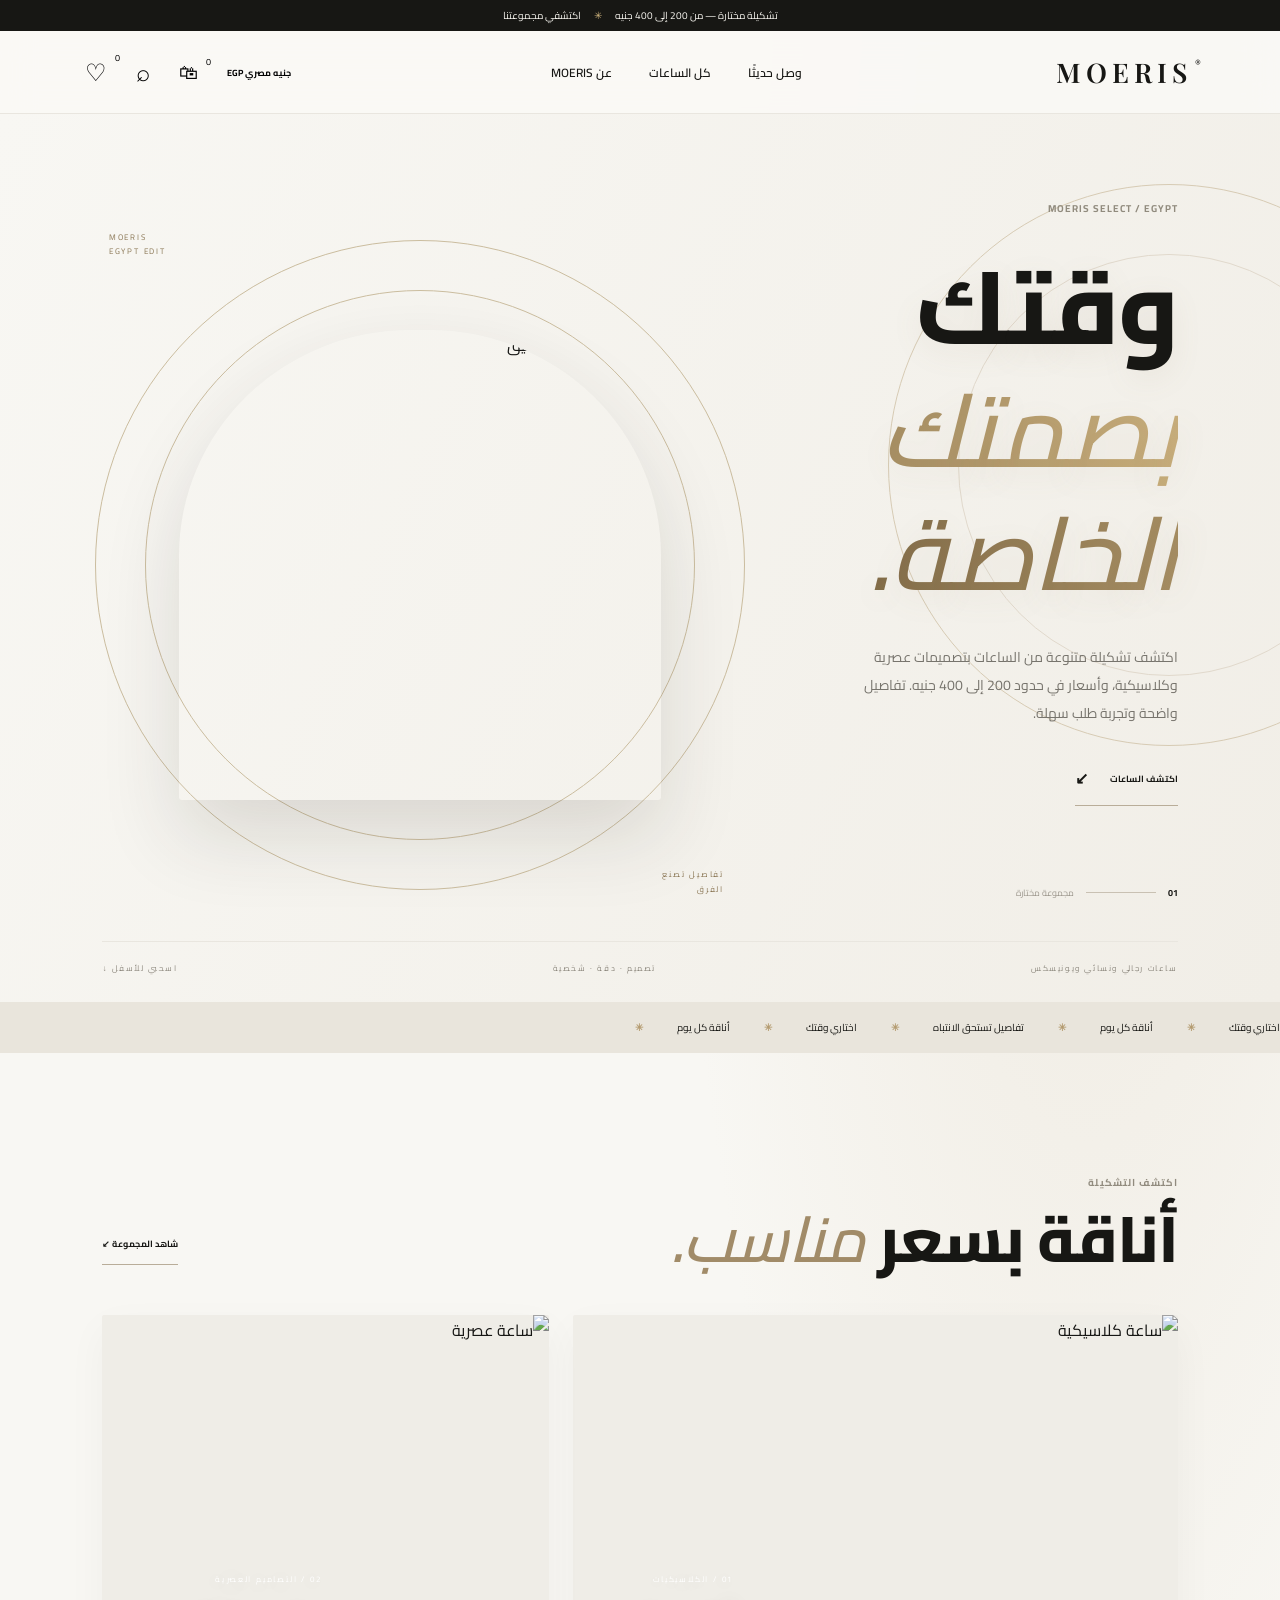
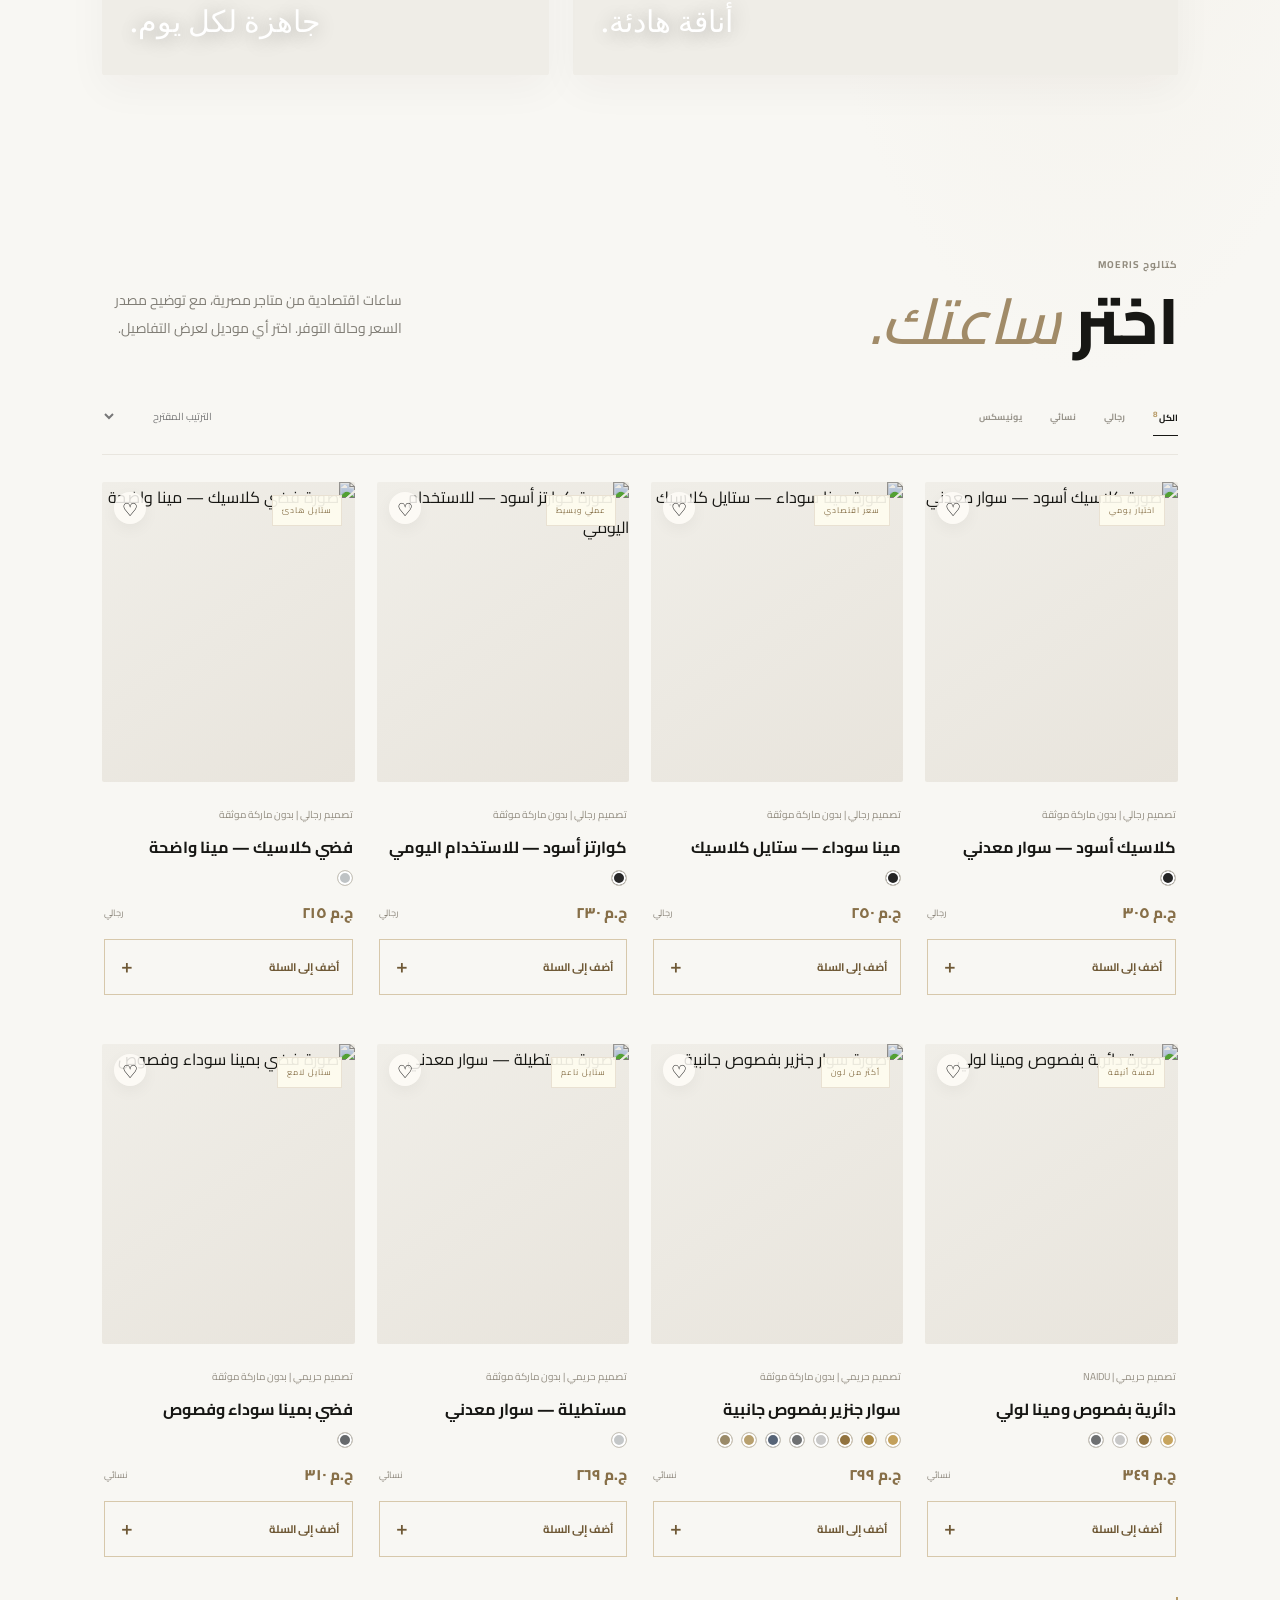
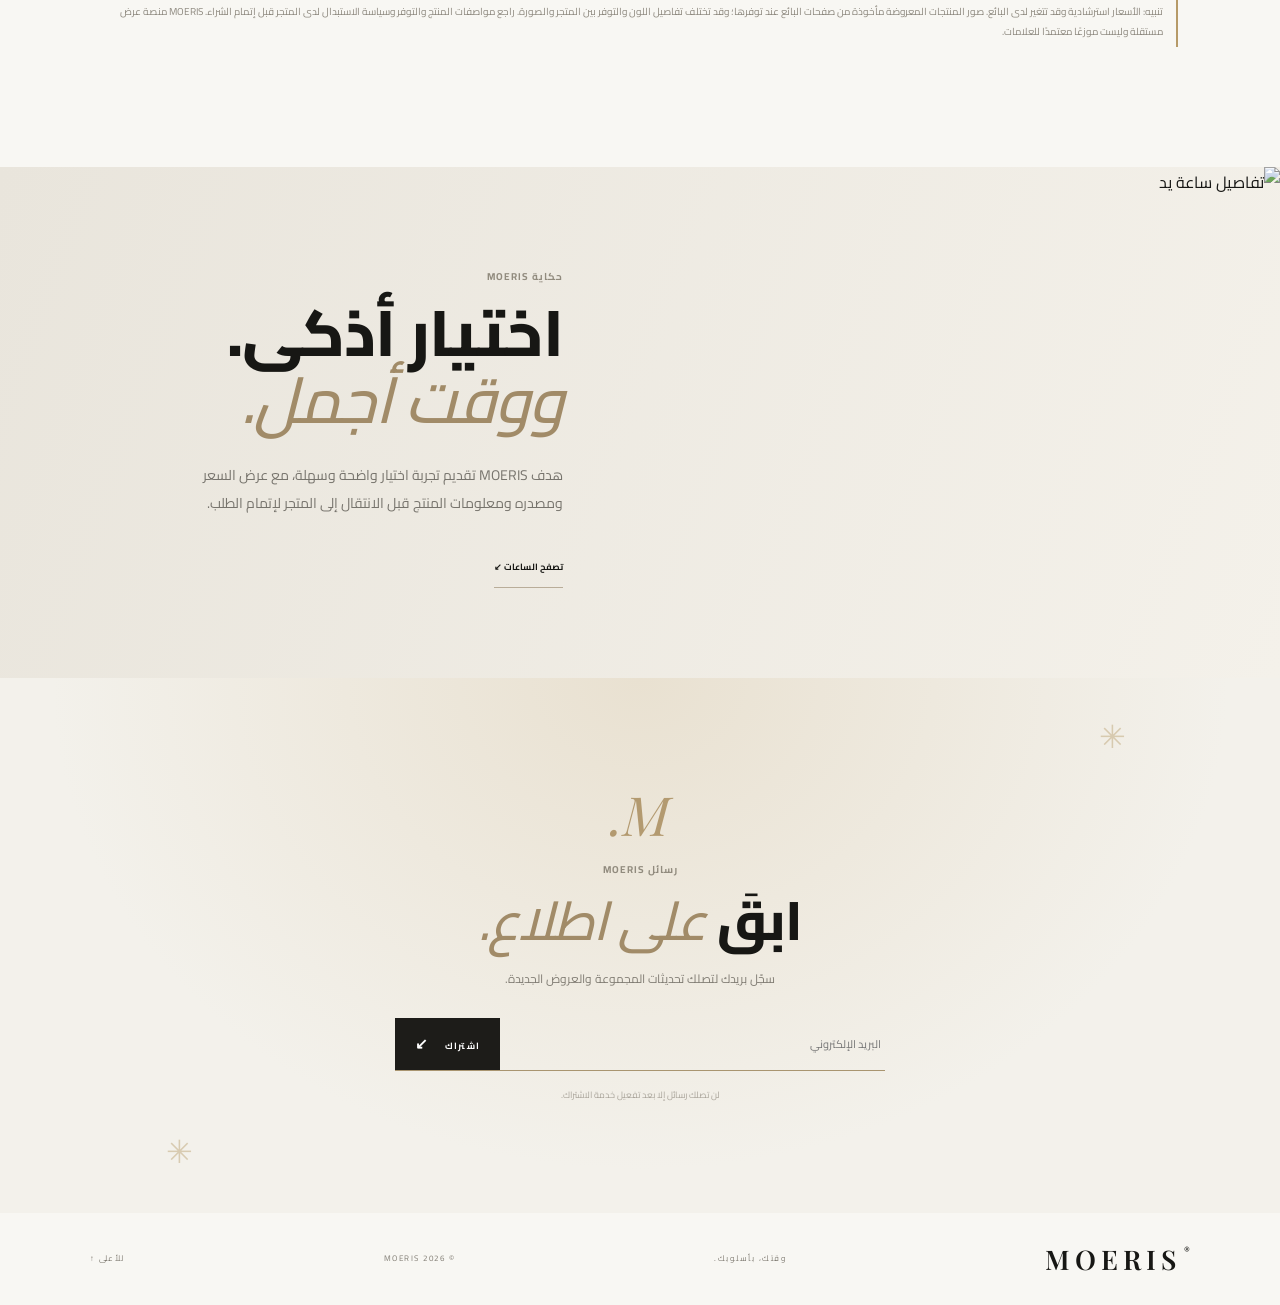
==== index.html @ 210a29a0 "Refresh MOERIS storefront assets and correct catalog description" ====
<!doctype html>
<html lang="ar" dir="rtl"><head><meta charset="utf-8"><meta name="viewport" content="width=device-width,initial-scale=1"><meta name="theme-color" content="#faf9f6"><meta name="description" content="MOERIS — تشكيلة ساعات بتصميمات متنوعة وأسعار من 200 إلى 400 جنيه في السوق المصري."><title>MOERIS | وقتك، بأسلوبك</title><link rel="preconnect" href="https://fonts.googleapis.com"><link rel="preconnect" href="https://fonts.gstatic.com" crossorigin><link href="https://fonts.googleapis.com/css2?family=Cairo:wght@400;500;600;700;800&family=Playfair+Display:ital,wght@0,500;0,600;0,700;1,500&display=swap" rel="stylesheet"><link rel="stylesheet" href="css/style.css?v=20261112-2"></head>
<body><div class="announcement">تشكيلة مختارة — من 200 إلى 400 جنيه <span>✳</span> اكتشفي مجموعتنا</div>
<header class="header"><a class="logo" href="#">MOERIS<span>®</span></a><nav><a href="#new">وصل حديثًا</a><a href="#collection">كل الساعات</a><a href="#story">عن MOERIS</a></nav><div class="header-tools"><button class="currency" id="currencyBtn">جنيه مصري EGP</button><button class="round-btn cart-trigger" id="cartBtn" aria-label="سلة الطلبات">🛍 <small id="cartCount">0</small></button><button class="round-btn" id="searchBtn" aria-label="بحث">⌕</button><button class="round-btn" id="favoritesBtn" aria-label="المفضلة">♡ <small id="favCount">0</small></button><button class="round-btn mobile-menu" id="menuBtn" aria-label="القائمة">☰</button></div></header>
<div class="search-panel" id="searchPanel"><input id="searchInput" placeholder="ابحث عن الماركة أو شكل الساعة…"><button id="closeSearch">×</button></div>
<main><section class="hero"><div class="hero-copy reveal"><p class="eyebrow">MOERIS SELECT / EGYPT</p><h1>وقتك<br><em>بصمتك الخاصة.</em></h1><p class="hero-text">اكتشف تشكيلة متنوعة من الساعات بتصميمات عصرية وكلاسيكية، وأسعار في حدود 200 إلى 400 جنيه. تفاصيل واضحة وتجربة طلب سهلة.</p><a class="under-link" href="#collection">اكتشف الساعات <b>↙</b></a><div class="hero-count"><b>01</b><i></i><span>مجموعة مختارة</span></div></div><div class="hero-art"><div class="hero-ring ring-a"></div><div class="hero-ring ring-b"></div><img src="https://images.unsplash.com/photo-1523275335684-37898b6baf30?auto=format&fit=crop&w=1400&q=90" alt="ساعة يد بتصميم أنيق"><span class="hero-note">تفاصيل تصنع<br>الفرق</span><span class="hero-edition">MOERIS<br>EGYPT EDIT</span></div><div class="hero-foot"><span>ساعات رجالي ونسائي ويونيسكس</span><span>تصميم · دقة · شخصية</span><span>اسحبي للأسفل ↓</span></div></section>
<div class="ticker"><div>اختاري وقتك <b>✳</b> أناقة كل يوم <b>✳</b> تفاصيل تستحق الانتباه <b>✳</b> اختاري وقتك <b>✳</b> أناقة كل يوم <b>✳</b></div></div>
<section class="section" id="new"><div class="section-top reveal"><div><p class="eyebrow">اكتشف التشكيلة</p><h2>أناقة بسعر <em>مناسب.</em></h2></div><a class="under-link" href="#collection">شاهد المجموعة ↙</a></div><div class="feature-grid"><article class="feature-card reveal"><img src="https://images.unsplash.com/photo-1524805444758-089113d48a6d?auto=format&fit=crop&w=1000&q=85" alt="ساعة كلاسيكية"><div><span>01 / الكلاسيكيات</span><h3>أناقة هادئة.</h3></div></article><article class="feature-card reveal"><img src="https://images.unsplash.com/photo-1508685096489-7aacd43bd3b1?auto=format&fit=crop&w=1000&q=85" alt="ساعة عصرية"><div><span>02 / التصاميم العصرية</span><h3>جاهزة لكل يوم.</h3></div></article></div></section>
<section class="section collection" id="collection"><div class="section-top reveal"><div><p class="eyebrow">كتالوج MOERIS</p><h2>اختر <em>ساعتك.</em></h2></div><p class="section-desc">ساعات اقتصادية من متاجر مصرية، مع توضيح مصدر السعر وحالة التوفر. اختر أي موديل لعرض التفاصيل.</p></div><div class="filters"><div class="filter-tabs" id="filterTabs"><button class="active" data-filter="All">الكل <sup id="productCount">08</sup></button><button data-filter="Men">رجالي</button><button data-filter="Women">نسائي</button><button data-filter="Unisex">يونيسكس</button></div><select id="sortSelect" aria-label="ترتيب الساعات"><option value="featured">الترتيب المقترح</option><option value="low">السعر: من الأقل للأعلى</option><option value="high">السعر: من الأعلى للأقل</option><option value="az">الماركة: أ–ي</option></select></div><div class="product-grid" id="productGrid"></div><div class="empty-state" id="emptyState" hidden>لا توجد نتائج مطابقة. جرّب كلمة بحث أخرى.</div><p class="catalog-note">تنبيه: الأسعار استرشادية وقد تتغير لدى البائع. صور المنتجات المعروضة مأخوذة من صفحات البائع عند توفرها؛ وقد تختلف تفاصيل اللون والتوفر بين المتجر والصورة. راجع مواصفات المنتج والتوفر وسياسة الاستبدال لدى المتجر قبل إتمام الشراء. MOERIS منصة عرض مستقلة وليست موزعًا معتمدًا للعلامات.</p></section>
<section class="manifesto" id="story"><div class="manifesto-image"><img src="https://images.unsplash.com/photo-1547996160-81dfa63595aa?auto=format&fit=crop&w=1400&q=85" alt="تفاصيل ساعة يد"></div><div class="manifesto-copy reveal"><p class="eyebrow">حكاية MOERIS</p><h2>اختيار أذكى.<br><em>ووقت أجمل.</em></h2><p>هدف MOERIS تقديم تجربة اختيار واضحة وسهلة، مع عرض السعر ومصدره ومعلومات المنتج قبل الانتقال إلى المتجر لإتمام الطلب.</p><a class="under-link" href="#collection">تصفح الساعات ↙</a></div></section>
<section class="newsletter"><div class="newsletter-mark">M.</div><p class="eyebrow">رسائل MOERIS</p><h2>ابقَ <em>على اطلاع.</em></h2><p>سجّل بريدك لتصلك تحديثات المجموعة والعروض الجديدة.</p><form id="newsletterForm"><input id="emailInput" type="email" placeholder="البريد الإلكتروني" required aria-label="البريد الإلكتروني"><button type="submit">اشتراك <span>↙</span></button></form><small id="newsletterStatus">لن تصلك رسائل إلا بعد تفعيل خدمة الاشتراك.</small></section></main>
<footer><a class="logo" href="#">MOERIS<span>®</span></a><span>وقتك، بأسلوبك.</span><span>© <span id="year"></span> MOERIS</span><a href="#">للأعلى ↑</a></footer>
<div class="modal" id="productModal" aria-hidden="true"><div class="modal-backdrop" data-close></div><div class="modal-card"><button class="modal-close" data-close aria-label="إغلاق">×</button><div class="modal-gallery"><p class="gallery-caption">صور المنتج والألوان المتاحة من البائع</p><div class="main-photo"><img id="modalImage" src="" alt=""><button class="gallery-arrow gallery-prev" type="button" data-gallery-step="-1" aria-label="الصورة السابقة">‹</button><button class="gallery-arrow gallery-next" type="button" data-gallery-step="1" aria-label="الصورة التالية">›</button><span class="photo-counter" id="photoCounter">01 / 01</span></div><div class="thumbs" id="thumbs"></div></div><div class="modal-info"><p class="eyebrow" id="modalBrand">الماركة</p><h2 id="modalName">اسم الساعة</h2><p class="modal-price" id="modalPrice"></p><p class="modal-description" id="modalDescription"></p><div class="detail-line"><span>الخامة</span><b id="modalCase"></b></div><div class="detail-line"><span>الحركة</span><b id="modalMovement"></b></div><div class="detail-line"><span>مقاومة الماء</span><b id="modalWater"></b></div><div class="color-label">اللون / الإصدار <span id="colorName"></span></div><div class="swatches" id="swatches"></div><a class="retailer-link" id="retailerLink" href="#" target="_blank" rel="noopener">راجع السعر والتوفر لدى المتجر ↗</a><button class="modal-add-cart" id="modalAddCart" type="button">أضف الاختيار إلى السلة <span>＋</span></button><button class="favorite-wide" id="modalFavorite">♡ أضف للمفضلة</button><p class="modal-disclaimer" id="modalSource"></p></div></div></div>
<div class="order-drawer" id="orderDrawer" aria-hidden="true"><div class="order-backdrop" data-order-close></div><section class="order-panel"><button class="order-close" data-order-close aria-label="إغلاق">×</button><p class="eyebrow">MOERIS CHECKOUT</p><h2>سلة <em>الاختيار.</em></h2><div id="cartItems" class="cart-items"></div><div class="cart-total"><span>الإجمالي التقديري</span><strong id="cartTotal">0 ج.م</strong></div><p class="order-hint">أضف المنتجات إلى السلة، ثم أرسل طلبك. تأكيد السعر والتوصيل يتم مع المتجر.</p><form id="orderForm"><label>الاسم<input name="customer" required placeholder="الاسم بالكامل"></label><label>رقم الهاتف<input name="phone" type="tel" required placeholder="01xxxxxxxxx"></label><label>ملاحظات الطلب<textarea name="notes" rows="2" placeholder="اللون أو أي تفاصيل إضافية"></textarea></label><button class="checkout-btn" type="submit">إرسال طلب الشراء ↗</button></form><p id="orderStatus" class="order-status">إرسال الطلب عبر واتساب يتطلب إضافة رقم المتجر في ملف الإعدادات.</p></section></div><div class="toast" id="toast" role="status"></div><script src="js/products.js?v=20261112-2"></script><script src="js/config.js?v=20261112-2"></script><script src="js/app.js?v=20261112-2"></script></body></html>
---- css/style.css ----
:root{--paper:#faf9f6;--white:#fff;--ink:#20201e;--muted:#85837d;--line:#e9e6df;--gold:#b69a68;--serif:'Playfair Display',Georgia,serif;--sans:'DM Sans',Arial,sans-serif}*{box-sizing:border-box}html{scroll-behavior:smooth}body{margin:0;background:var(--paper);color:var(--ink);font-family:var(--sans);-webkit-font-smoothing:antialiased}button,input,select{font:inherit}button,a{-webkit-tap-highlight-color:transparent}a{color:inherit;text-decoration:none}.announcement{height:31px;background:#22221f;color:#f8f6f0;display:flex;align-items:center;justify-content:center;gap:13px;font-size:9px;letter-spacing:1.7px}.announcement span{color:#d2b77f}.header{height:83px;padding:0 6.2%;display:flex;align-items:center;justify-content:space-between;border-bottom:1px solid var(--line);background:rgba(250,249,246,.92);position:sticky;top:0;z-index:20;backdrop-filter:blur(16px)}.logo{font:600 27px var(--serif);letter-spacing:5px}.logo span{font:9px var(--sans);vertical-align:top;letter-spacing:0;margin-left:3px}.header nav{display:flex;gap:37px}.header nav a,.currency,.filter-tabs button,.under-link{font-size:9px;letter-spacing:1.4px;font-weight:700}.header nav a{transition:color .25s}.header nav a:hover,.under-link:hover{color:var(--gold)}.header-tools{display:flex;align-items:center;gap:17px}.currency{border:0;background:none;cursor:pointer}.round-btn{border:0;background:none;font-size:24px;cursor:pointer;position:relative}.round-btn small{font:9px var(--sans);position:absolute;top:0;right:-7px}.mobile-menu{display:none}.search-panel{display:none;position:fixed;z-index:30;top:114px;left:0;width:100%;padding:20px 8%;background:white;box-shadow:0 15px 35px #00000010}.search-panel.open{display:flex}.search-panel input{width:100%;border:0;border-bottom:1px solid var(--line);padding:13px;outline:0}.search-panel button{border:0;background:none;font-size:23px}.hero{min-height:660px;padding:75px 8% 26px;display:grid;grid-template-columns:.82fr 1.18fr;position:relative;overflow:hidden}.hero-copy{align-self:center;z-index:2;padding-bottom:40px}.eyebrow{font-size:9px;letter-spacing:2px;color:#918b7e;font-weight:700}.hero h1{font:500 clamp(55px,7vw,104px)/.99 var(--serif);letter-spacing:-3.8px;margin:28px 0}.hero h1 em,h2 em{font-weight:500;color:#a18b68}.hero-text{max-width:350px;color:#77746d;font-size:13px;line-height:1.9;margin-bottom:34px}.under-link{display:inline-flex;gap:22px;align-items:center;border-bottom:1px solid #b9ad99;padding-bottom:12px}.under-link b{font-size:16px}.hero-count{display:flex;align-items:center;gap:12px;margin-top:78px;font-size:9px;color:#9d988e}.hero-count b{color:var(--ink)}.hero-count i{width:70px;height:1px;background:#c9c1b3}.hero-art{position:relative;min-height:480px;display:flex;align-items:center;justify-content:center}.hero-art>img{width:min(76%,570px);height:470px;object-fit:cover;position:relative;z-index:1;filter:saturate(.72);box-shadow:0 25px 65px #30291b17;animation:floatIn 1.3s both}.hero-ring{position:absolute;border:1px solid #dcd5c8;border-radius:50%;width:550px;height:550px}.ring-b{width:650px;height:650px;border-color:#eeeae2}.hero-note,.hero-edition{position:absolute;z-index:2;font-size:8px;letter-spacing:1.8px;line-height:1.8}.hero-note{bottom:44px;left:2%}.hero-edition{right:1%;top:42px;text-align:right}.hero-foot{grid-column:1/-1;display:flex;justify-content:space-between;align-self:end;border-top:1px solid var(--line);padding-top:19px;color:#8d887e;font-size:8px;letter-spacing:1.6px}.ticker{overflow:hidden;background:#eeece6;padding:16px 0;white-space:nowrap}.ticker div{width:max-content;animation:marquee 28s linear infinite;font-size:10px;letter-spacing:2.4px}.ticker b{color:#b49b70;margin:0 32px}.section{padding:110px 8%}.section-top{display:flex;justify-content:space-between;align-items:end;margin-bottom:42px}.section h2,.newsletter h2,.manifesto h2{font:500 clamp(42px,5vw,66px)/1.05 var(--serif);letter-spacing:-1.7px;margin:14px 0 0}.section-top>.under-link{margin-bottom:8px}.feature-grid{display:grid;grid-template-columns:1.15fr .85fr;gap:24px}.feature-card{position:relative;overflow:hidden;background:#efede7;min-height:360px}.feature-card img{width:100%;height:420px;object-fit:cover;transition:transform 1s cubic-bezier(.2,.7,.2,1);filter:saturate(.78)}.feature-card:hover img{transform:scale(1.045)}.feature-card div{position:absolute;left:28px;bottom:26px;color:white;text-shadow:0 2px 20px #0005}.feature-card span{font-size:8px;letter-spacing:1.8px}.feature-card h3{font:500 30px var(--serif);margin:9px 0}.collection{padding-top:60px}.section-desc{max-width:300px;color:#817e76;font-size:12px;line-height:1.8}.filters{display:flex;justify-content:space-between;align-items:center;border-bottom:1px solid var(--line);padding-bottom:18px;margin-bottom:27px}.filter-tabs{display:flex;gap:28px}.filter-tabs button{border:0;background:none;color:#99958c;padding:9px 0;cursor:pointer}.filter-tabs button.active{color:var(--ink);border-bottom:1px solid var(--ink)}.filter-tabs sup{font-size:8px;color:var(--gold)}#sortSelect{border:0;background:transparent;color:#777;font-size:10px;outline:0}.product-grid{display:grid;grid-template-columns:repeat(4,1fr);gap:34px 18px}.product-card{min-width:0;cursor:pointer;animation:cardIn .55s both}.product-visual{height:275px;background:#f0eee9;position:relative;overflow:hidden;display:grid;place-items:center}.product-visual img{width:100%;height:100%;object-fit:cover;mix-blend-mode:multiply;transition:transform .7s cubic-bezier(.2,.7,.2,1)}.product-card:hover .product-visual img{transform:scale(1.075)}.product-tag{position:absolute;top:13px;left:13px;font-size:8px;letter-spacing:1px;background:#fffdf8d9;padding:7px 9px}.quick-view{position:absolute;bottom:12px;left:12px;right:12px;background:#fff;color:#25231f;border:0;padding:12px;font-size:8px;letter-spacing:1.6px;transform:translateY(55px);transition:transform .3s;cursor:pointer}.product-card:hover .quick-view{transform:translateY(0)}.save-btn{position:absolute;right:12px;top:10px;border:0;background:#fffdf8d9;border-radius:50%;width:32px;height:32px;font-size:18px;cursor:pointer}.product-meta{padding:15px 2px}.product-brand{font-size:8px;letter-spacing:1.8px;color:#938d81}.product-name{font:500 18px var(--serif);margin:7px 0}.product-bottom{display:flex;justify-content:space-between;align-items:center;color:#5f5c55;font-size:10px}.product-colors{display:flex;gap:5px}.mini-dot,.swatch{border-radius:50%;border:1px solid #d2cec5}.mini-dot{width:9px;height:9px}.empty-state{text-align:center;padding:70px;color:var(--muted)}.manifesto{display:grid;grid-template-columns:1fr 1fr;min-height:510px;background:#efede7}.manifesto-image img{width:100%;height:100%;min-height:510px;object-fit:cover;filter:saturate(.65)}.manifesto-copy{padding:90px 12%;align-self:center}.manifesto-copy>p:not(.eyebrow){font-size:12px;line-height:2;color:#77746d;max-width:380px;margin:27px 0 32px}.newsletter{text-align:center;padding:100px 20px 110px;background:#f5f3ee}.newsletter-mark{font:italic 54px var(--serif);color:#b39a70}.newsletter h2{font-size:54px}.newsletter>p:not(.eyebrow){max-width:430px;margin:18px auto 28px;color:#817d74;font-size:12px;line-height:1.8}.newsletter form{max-width:490px;margin:0 auto;display:flex;border-bottom:1px solid #b8b0a2}.newsletter input{flex:1;min-width:0;padding:16px 4px;border:0;background:none;outline:0;font-size:11px}.newsletter form button{border:0;background:none;font-size:9px;font-weight:700;letter-spacing:1.3px;cursor:pointer}.newsletter form button span{font-size:15px;margin-left:12px}.newsletter small{display:block;margin-top:15px;font-size:9px;color:#aaa59b}footer{display:flex;align-items:center;justify-content:space-between;padding:28px 7%;font-size:8px;letter-spacing:1.5px;color:#817d74}footer .logo{color:var(--ink)}.modal{position:fixed;inset:0;z-index:60;display:none;align-items:center;justify-content:center;padding:25px}.modal.open{display:flex}.modal-backdrop{position:absolute;inset:0;background:#1d1c19a8;backdrop-filter:blur(5px);animation:fade .25s}.modal-card{position:relative;z-index:1;background:var(--paper);width:min(100%,1020px);max-height:92vh;overflow:auto;display:grid;grid-template-columns:1.1fr .9fr;animation:modalIn .45s cubic-bezier(.2,.8,.2,1)}.modal-close{position:absolute;z-index:3;right:17px;top:12px;border:0;background:#fff;border-radius:50%;width:35px;height:35px;font-size:22px;cursor:pointer}.modal-gallery{padding:25px;background:#f0eee9}.main-photo{height:430px;position:relative;overflow:hidden;background:#eae8e1}.main-photo img{width:100%;height:100%;object-fit:cover;mix-blend-mode:multiply;transition:opacity .2s,transform .5s}.main-photo img:hover{transform:scale(1.06)}.photo-counter{position:absolute;bottom:12px;right:14px;font-size:9px;letter-spacing:1px}.thumbs{display:flex;gap:9px;margin-top:12px}.thumbs button{width:65px;height:60px;border:1px solid transparent;padding:0;background:#e6e3dc;cursor:pointer}.thumbs button.active{border-color:#8e7957}.thumbs img{width:100%;height:100%;object-fit:cover;mix-blend-mode:multiply}.modal-info{padding:65px 42px 35px}.modal-info h2{font:500 38px/1.1 var(--serif);margin:12px 0}.modal-price{font-size:15px;margin:14px 0 20px}.modal-description{font-size:11px;line-height:1.9;color:#77746d;margin-bottom:25px}.detail-line{display:flex;justify-content:space-between;border-top:1px solid var(--line);padding:12px 0;font-size:9px}.detail-line span{color:#9a9489;letter-spacing:1px}.detail-line b{font-weight:500}.color-label{font-size:9px;letter-spacing:1.3px;margin-top:23px}.color-label span{color:#999;margin-left:9px}.swatches{display:flex;gap:11px;margin:14px 0 26px}.swatch{width:25px;height:25px;padding:0;cursor:pointer;outline:2px solid transparent;outline-offset:3px}.swatch.active{outline-color:#8c7858}.favorite-wide{width:100%;padding:15px;background:#24231f;color:white;border:0;font-size:9px;letter-spacing:1.5px;cursor:pointer}.modal-disclaimer{font-size:9px;line-height:1.6;color:#999;margin-top:18px}.toast{position:fixed;bottom:25px;left:50%;transform:translate(-50%,20px);opacity:0;background:#25241f;color:white;padding:13px 20px;font-size:10px;letter-spacing:.5px;z-index:90;transition:.3s;pointer-events:none}.toast.show{opacity:1;transform:translate(-50%,0)}.reveal{opacity:0;transform:translateY(22px);transition:opacity .8s,transform .8s}.reveal.visible{opacity:1;transform:none}@keyframes marquee{to{transform:translateX(-50%)}}@keyframes floatIn{from{opacity:0;transform:translateY(25px) scale(.97)}to{opacity:1;transform:none}}@keyframes modalIn{from{opacity:0;transform:translateY(20px) scale(.98)}to{opacity:1;transform:none}}@keyframes fade{from{opacity:0}to{opacity:1}}@keyframes cardIn{from{opacity:0;transform:translateY(12px)}to{opacity:1;transform:none}}@media(max-width:900px){.header{padding:0 5%;height:72px}.header nav{gap:17px}.header nav a{font-size:8px}.hero{padding:55px 6% 22px;min-height:580px}.hero-art>img{height:400px}.hero-ring{width:430px;height:430px}.ring-b{width:520px;height:520px}.section{padding:85px 6%}.product-grid{grid-template-columns:repeat(2,1fr)}.product-visual{height:310px}.modal-card{grid-template-columns:1fr 1fr}.modal-gallery{padding:18px}.main-photo{height:370px}.modal-info{padding:50px 25px 25px}}@media(max-width:620px){.announcement{font-size:7px;letter-spacing:1px}.header{height:65px}.logo{font-size:23px}.header nav{display:none}.header-tools{gap:11px}.currency{font-size:8px}.mobile-menu{display:block;font-size:18px}.hero{display:flex;flex-direction:column;padding:55px 7% 20px;min-height:auto}.hero-copy{padding-bottom:15px}.hero h1{font-size:65px;margin:20px 0}.hero-text{font-size:12px}.hero-count{margin-top:30px}.hero-art{min-height:360px;margin-top:10px}.hero-art>img{width:80%;height:330px}.hero-ring{width:330px;height:330px}.ring-b{width:390px;height:390px}.hero-note{bottom:22px;left:0;font-size:7px}.hero-edition{top:15px;right:0;font-size:7px}.hero-foot{font-size:6px;letter-spacing:.7px;gap:9px}.hero-foot span:nth-child(2){display:none}.section{padding:70px 6%}.section-top{align-items:start;gap:20px;flex-direction:column}.section h2{font-size:48px}.feature-grid{grid-template-columns:1fr;gap:15px}.feature-card img{height:330px}.collection{padding-top:35px}.filters{align-items:flex-start;gap:12px;flex-direction:column}.filter-tabs{width:100%;gap:17px;overflow:auto}.filter-tabs button{white-space:nowrap;font-size:8px}.product-grid{gap:23px 10px}.product-visual{height:210px}.product-name{font-size:16px}.product-bottom{font-size:9px}.quick-view{transform:none;padding:9px;font-size:7px}.manifesto{grid-template-columns:1fr}.manifesto-image img{min-height:300px;height:300px}.manifesto-copy{padding:55px 8%}.newsletter{padding:75px 7%}.newsletter h2{font-size:43px}footer{gap:15px;flex-wrap:wrap;padding:25px 6%}footer>span:nth-child(2){display:none}.modal{padding:0;align-items:flex-end}.modal-card{width:100%;max-height:95vh;grid-template-columns:1fr;overflow:auto}.modal-gallery{padding:14px}.main-photo{height:300px}.modal-info{padding:25px 22px 30px}.modal-info h2{font-size:32px}.modal-close{position:fixed;right:12px;top:12px}.search-panel{top:96px}.reveal{opacity:1;transform:none}}@media(prefers-reduced-motion:reduce){*,*:before,*:after{scroll-behavior:auto!important;animation-duration:.01ms!important;transition-duration:.01ms!important}}
/* Arabic-first RTL refinement */
:root{--sans:'Cairo',Arial,sans-serif}body{direction:rtl;text-align:right;font-family:var(--sans)}.announcement{letter-spacing:0;font-size:10px}.header{direction:rtl}.header nav a,.currency,.filter-tabs button,.under-link{letter-spacing:0}.logo{direction:ltr}.hero{direction:rtl}.hero h1{letter-spacing:-1.8px;line-height:1.2}.hero-text,.section-desc,.manifesto-copy>p:not(.eyebrow){line-height:2}.hero-foot{direction:rtl}.hero-note{left:auto;right:2%}.hero-edition{right:auto;left:1%;text-align:left}.ticker div{direction:rtl;letter-spacing:0}.section-top{direction:rtl}.filters{direction:rtl}.filter-tabs{direction:rtl}.product-grid{direction:rtl}.product-tag{left:auto;right:13px}.save-btn{right:auto;left:12px}.quick-view{left:12px;right:12px}.product-bottom{direction:rtl}.product-meta{text-align:right}.manifesto{direction:rtl}.manifesto-copy{ text-align:right}.newsletter{direction:rtl}.newsletter form{direction:rtl}.newsletter form button span{margin:0 12px 0 0}.newsletter small{line-height:1.9}footer{direction:rtl}.modal-card{direction:rtl;text-align:right}.modal-close{right:auto;left:17px}.photo-counter{right:auto;left:14px}.detail-line{direction:rtl}.detail-line b{text-align:left}.color-label span{margin:0 9px 0 0}.swatches{direction:rtl}.favorite-wide{font-family:var(--sans)}.retailer-link{display:block;text-align:center;background:#b69a68;color:#fff;padding:14px;margin:0 0 12px;font-size:11px;font-weight:700}.modal-disclaimer{line-height:1.9}.catalog-note{font-size:10px;line-height:2;color:#8d887e;margin-top:25px;border-right:2px solid #b69a68;padding:5px 13px 5px 0}.product-colors{font-size:9px;color:#8b857a}.search-panel{direction:rtl}.search-panel input{text-align:right}@media(max-width:620px){.hero h1{font-size:60px}.hero-note{right:0;left:auto}.hero-edition{left:0;right:auto}.header nav{align-items:flex-start}.modal-close{right:auto;left:12px}}

/* MOERIS premium motion pass */
:root{--gold:#b79a66;--paper:#f8f7f3;--ink:#171714}
body{background:radial-gradient(ellipse at 85% 7%,#eee9df 0,transparent 28%),var(--paper)}
.announcement{background:#171714;position:relative;overflow:hidden}
.announcement:after{content:"";position:absolute;inset:0;background:linear-gradient(105deg,transparent 25%,#ffffff18 48%,transparent 68%);transform:translateX(-120%);animation:announcementShine 6s ease-in-out infinite}
.hero{min-height:690px;background:linear-gradient(115deg,#f8f7f3 0%,#f1eee7 100%);isolation:isolate}
.hero:before{content:"";position:absolute;z-index:-1;width:560px;height:560px;border-radius:50%;border:1px solid #d7cbb4;top:70px;right:-170px;animation:orbit 34s linear infinite}
.hero:after{content:"";position:absolute;z-index:-1;width:420px;height:420px;border-radius:50%;border:1px solid #e1d9cc;top:140px;right:-100px;animation:orbit 25s linear infinite reverse}
.hero h1{font-size:clamp(65px,8vw,118px);letter-spacing:-2.8px;text-shadow:0 8px 30px #8f80601a}
.hero h1 em{background:linear-gradient(100deg,#806a47,#c7ad7b,#806a47);background-size:200% auto;-webkit-background-clip:text;background-clip:text;color:transparent;animation:goldFlow 7s linear infinite}
.hero-art>img{border-radius:48% 48% 3px 3px;box-shadow:0 35px 80px #30291b24;animation:heroFloat 7s ease-in-out infinite}
.hero-ring{border-color:#cbbd9f;animation:ringPulse 8s ease-in-out infinite}
.ring-b{animation-delay:-4s}
.hero-note,.hero-edition{color:#8a7654}
.under-link{transition:gap .35s,color .35s}.under-link:hover{gap:30px}
.ticker{background:#e9e5dc}
.ticker div{animation-duration:22s}
.section h2 em,.newsletter h2 em,.manifesto h2 em{font-style:italic}
.feature-card{border-radius:2px;box-shadow:0 14px 40px #2821160a}
.feature-card img{transition:transform 1.2s cubic-bezier(.16,1,.3,1),filter .8s}
.feature-card:hover img{transform:scale(1.07);filter:saturate(.95)}
.product-card{transition:transform .45s cubic-bezier(.2,.8,.2,1),filter .45s}
.product-card:hover{transform:translateY(-8px)}
.product-visual{background:linear-gradient(145deg,#f0eee8,#e8e4dc);border-radius:2px}
.product-visual img{transition:transform .9s cubic-bezier(.16,1,.3,1),filter .6s}
.product-card:hover .product-visual img{transform:scale(1.09);filter:contrast(1.04)}
.product-tag{background:#fffdf0e8;border:1px solid #e9e1d2;color:#8b754e}
.save-btn{box-shadow:0 5px 16px #0000000c;transition:transform .25s,background .25s}.save-btn:active{transform:scale(.86)}
.quick-view{background:#1d1c19;color:white;letter-spacing:0;border-radius:1px}
.product-name{font-family:'Cairo',sans-serif;font-size:14px;font-weight:700}
.product-brand{letter-spacing:0}
.product-bottom>span:first-child{font-weight:800;color:#876f48;font-size:13px}
.manifesto{background:linear-gradient(110deg,#e9e5dc,#f4f1ea)}
.manifesto-image{overflow:hidden}.manifesto-image img{transition:transform 1.2s cubic-bezier(.16,1,.3,1)}.manifesto:hover .manifesto-image img{transform:scale(1.035)}
.newsletter{position:relative;overflow:hidden;background:radial-gradient(ellipse at 50% 0%,#e9e1d1 0,transparent 65%),#f3f1eb}
.newsletter:before,.newsletter:after{content:"✳";position:absolute;color:#c3ad83;font-size:32px;opacity:.55;animation:starDrift 8s ease-in-out infinite}
.newsletter:before{top:28px;right:12%}.newsletter:after{bottom:32px;left:13%;animation-delay:-4s}
.newsletter form{border-color:#a99570}
.newsletter form button{background:#1d1c19;color:#fff;padding:0 20px;transition:background .3s,letter-spacing .3s}
.newsletter form button:hover{background:#8c744d;letter-spacing:1px}
.modal-card{box-shadow:0 30px 100px #0004}
.modal-gallery{background:linear-gradient(145deg,#ece9e1,#f5f3ed)}
.main-photo{background:linear-gradient(145deg,#e8e5dd,#f7f5f0)}
.retailer-link{font-family:'Cairo',sans-serif;letter-spacing:0;transition:background .3s,transform .3s}.retailer-link:hover{background:#92794f;transform:translateY(-2px)}
.toast{font-family:'Cairo',sans-serif;border:1px solid #8f7956}
@keyframes announcementShine{0%,65%{transform:translateX(-120%)}100%{transform:translateX(120%)}}
@keyframes orbit{to{transform:rotate(360deg)}}
@keyframes goldFlow{to{background-position:200% center}}
@keyframes heroFloat{0%,100%{transform:translateY(0)}50%{transform:translateY(-13px)}}
@keyframes ringPulse{0%,100%{transform:scale(1);opacity:.55}50%{transform:scale(1.04);opacity:1}}
@keyframes starDrift{0%,100%{transform:translateY(0) rotate(0)}50%{transform:translateY(-12px) rotate(45deg)}}
@media(max-width:620px){.hero{background:linear-gradient(155deg,#f8f7f3,#efebe2)}.hero:before{right:-280px}.hero:after{right:-220px}.hero h1{font-size:64px}.hero-art>img{border-radius:48% 48% 2px 2px}.product-card:hover{transform:none}.quick-view{background:#1d1c19}}
@media(prefers-reduced-motion:reduce){.hero-art>img,.hero-ring,.hero:before,.hero:after,.announcement:after,.newsletter:before,.newsletter:after{animation:none!important}}

/* MOERIS 2026 storefront experience */
:root{--sans:'Cairo',Arial,sans-serif}
body,button,input,select,textarea{font-family:'Cairo',Arial,sans-serif}
.header nav a{font-size:12px;font-weight:600}.eyebrow{letter-spacing:1px;font-size:10px}
.hero-text,.section-desc,.manifesto-copy>p:not(.eyebrow){font-size:14px}
.hero h1,.section h2,.newsletter h2,.manifesto h2{font-family:'Cairo',sans-serif;font-weight:800;letter-spacing:-1px}
.product-grid{gap:34px 22px}.product-visual{height:300px}.product-name{font-size:16px;line-height:1.7}.product-brand{font-size:10px}.product-bottom>span:first-child{font-size:15px}
.add-cart{width:100%;margin-top:12px;padding:11px 13px;border:1px solid #d7c8ab;background:transparent;color:#6f5936;font-size:11px;font-weight:700;display:flex;justify-content:space-between;align-items:center;cursor:pointer;transition:.3s}
.add-cart:hover{background:#211f1a;color:#fff;border-color:#211f1a;transform:translateY(-2px)}.add-cart b{font-size:17px}
.cart-trigger{font-size:19px}.order-drawer{position:fixed;inset:0;z-index:100;display:none;direction:rtl}.order-drawer.open{display:block}
.order-backdrop{position:absolute;inset:0;background:#14130fc2;backdrop-filter:blur(5px);animation:fade .25s}
.order-panel{position:absolute;top:0;bottom:0;left:0;width:min(100%,520px);overflow:auto;background:#faf9f5;padding:48px 34px 30px;box-shadow:20px 0 80px #0003;animation:drawerIn .45s cubic-bezier(.16,1,.3,1)}
.order-close{position:absolute;left:18px;top:15px;border:0;background:#eee9df;border-radius:50%;width:38px;height:38px;font-size:24px;cursor:pointer}
.order-panel h2{font-size:38px;margin:8px 0 24px}.order-panel h2 em{color:#a88b59}.cart-items{display:grid;gap:13px}
.cart-item{display:grid;grid-template-columns:76px 1fr auto;gap:13px;align-items:center;padding:12px 0;border-bottom:1px solid #e7e1d6}
.cart-item img{width:76px;height:76px;object-fit:cover;background:#eee9df}.cart-item>div{display:grid;gap:5px}.cart-item b{font-size:12px}.cart-item small{font-size:11px;color:#987d50}.cart-item>strong{font-size:11px;white-space:nowrap}
.qty-controls{display:flex;align-items:center;gap:10px;font-size:11px}.qty-controls button{border:1px solid #ded5c5;background:white;min-width:25px;height:25px;cursor:pointer}.qty-controls .remove-item{border:0;background:none;color:#9b7770;width:auto}
.cart-empty{padding:28px;text-align:center;color:#8b857a;font-size:13px}.cart-total{display:flex;justify-content:space-between;align-items:center;padding:20px 0;border-bottom:1px solid #ded7ca;font-size:13px}.cart-total strong{font-size:20px;color:#92764a}
.order-hint,.order-status{font-size:11px;line-height:1.9;color:#817b70}#orderForm{display:grid;gap:13px;margin-top:20px}#orderForm label{font-size:11px;font-weight:700;display:grid;gap:7px}
#orderForm input,#orderForm textarea{width:100%;border:1px solid #e1dbd0;background:#fff;padding:12px;font-size:12px;outline:0;resize:vertical}#orderForm input:focus,#orderForm textarea:focus{border-color:#a98d5c;box-shadow:0 0 0 3px #b69a681c}
.checkout-btn{background:#211f1a;color:white;border:0;padding:15px;font-weight:700;font-size:12px;cursor:pointer;transition:.3s}.checkout-btn:hover{background:#92764a;letter-spacing:.4px}.order-status{margin-top:13px}
@keyframes drawerIn{from{transform:translateX(-35px);opacity:.6}to{transform:none;opacity:1}}
@media(max-width:900px){.product-visual{height:280px}}
@media(max-width:620px){.header nav.mobile-open{display:flex!important;position:absolute;top:65px;right:0;left:0;z-index:50;padding:22px;background:#faf9f6;box-shadow:0 18px 30px #00000012;flex-direction:column;gap:18px}.mobile-menu{display:block}.hero h1{font-size:54px}.product-visual{height:205px}.add-cart{font-size:10px;padding:9px}.order-panel{width:100%;padding:48px 20px 24px}.cart-item{grid-template-columns:62px 1fr auto;gap:9px}.cart-item img{width:62px;height:62px}}
@media(prefers-reduced-motion:reduce){.order-panel{animation:none!important}}

/* MOERIS product color picker + gallery */
.card-swatches{display:flex;gap:8px;align-items:center;margin:9px 0 12px;flex-wrap:wrap}
.card-swatches button{width:16px;height:16px;border-radius:50%;border:1px solid #c9c4b9;background:var(--swatch);box-shadow:inset 0 0 0 2px #fff;cursor:pointer;transition:transform .2s,outline-color .2s}
.card-swatches button:hover{transform:scale(1.22);outline:1px solid var(--gold);outline-offset:2px}
.gallery-caption{font-size:10px;color:#8b8375;margin:0 0 12px;letter-spacing:.3px}
.main-photo{position:relative}
.gallery-arrow{position:absolute;top:50%;transform:translateY(-50%);width:38px;height:38px;border:1px solid #ffffffaa;border-radius:50%;background:#fffdf0e8;color:#27251f;font-size:25px;line-height:1;cursor:pointer;z-index:2;box-shadow:0 5px 18px #00000012;transition:transform .2s,background .2s}
.gallery-arrow:hover{background:#fff;transform:translateY(-50%) scale(1.08)}
.gallery-prev{left:12px}.gallery-next{right:12px}
.gallery-arrow[hidden]{display:none}
.thumbs{overflow-x:auto;padding:2px 1px 7px;scrollbar-width:thin}
.thumbs button{flex:0 0 70px;height:66px;border-radius:3px;overflow:hidden}
.modal-add-cart{width:100%;padding:15px 18px;margin:0 0 10px;background:#b49a70;color:#fff;border:1px solid #b49a70;font-family:var(--sans);font-size:12px;font-weight:700;cursor:pointer;display:flex;align-items:center;justify-content:center;gap:12px;transition:background .25s,transform .25s}
.modal-add-cart:hover{background:#8f7651;transform:translateY(-2px)}
.modal-add-cart span{font-size:19px}
@media(max-width:620px){.card-swatches{gap:6px;margin:7px 0 10px}.card-swatches button{width:14px;height:14px}.gallery-caption{font-size:9px}.gallery-arrow{width:34px;height:34px}}
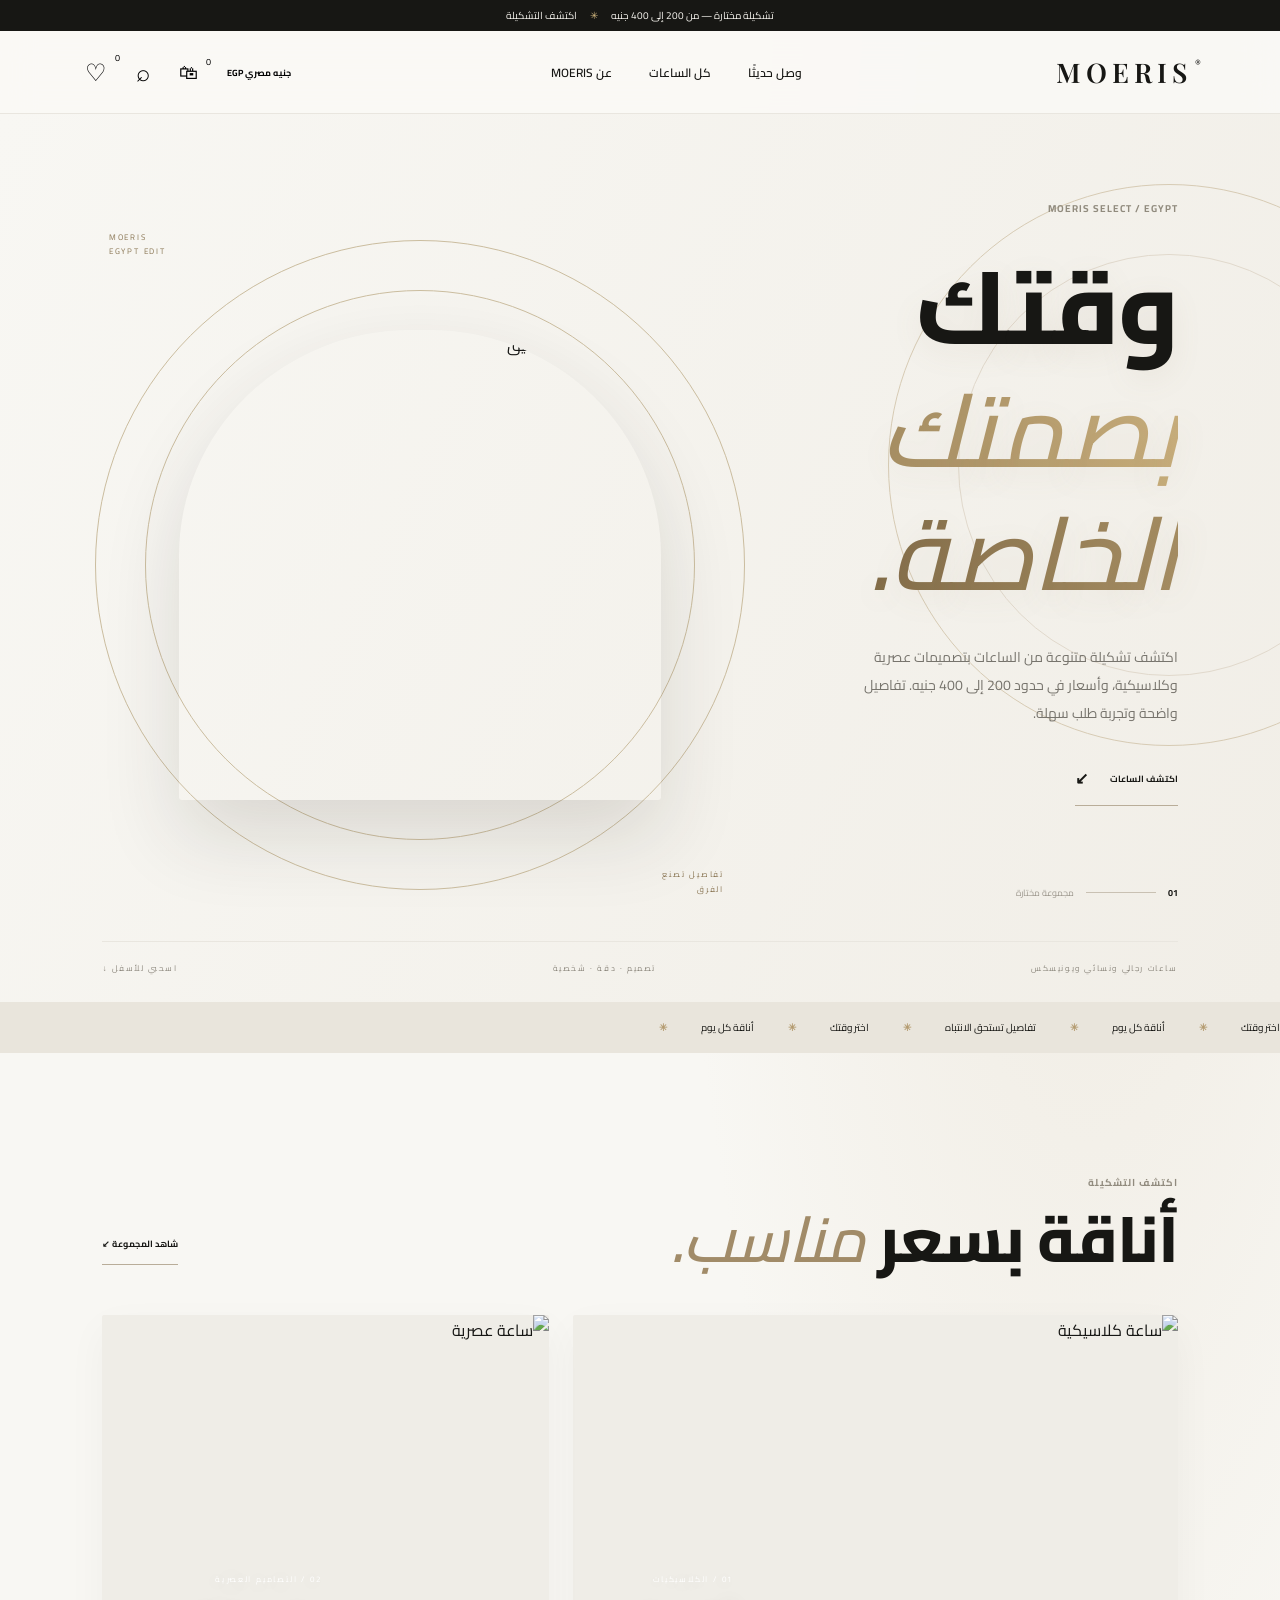
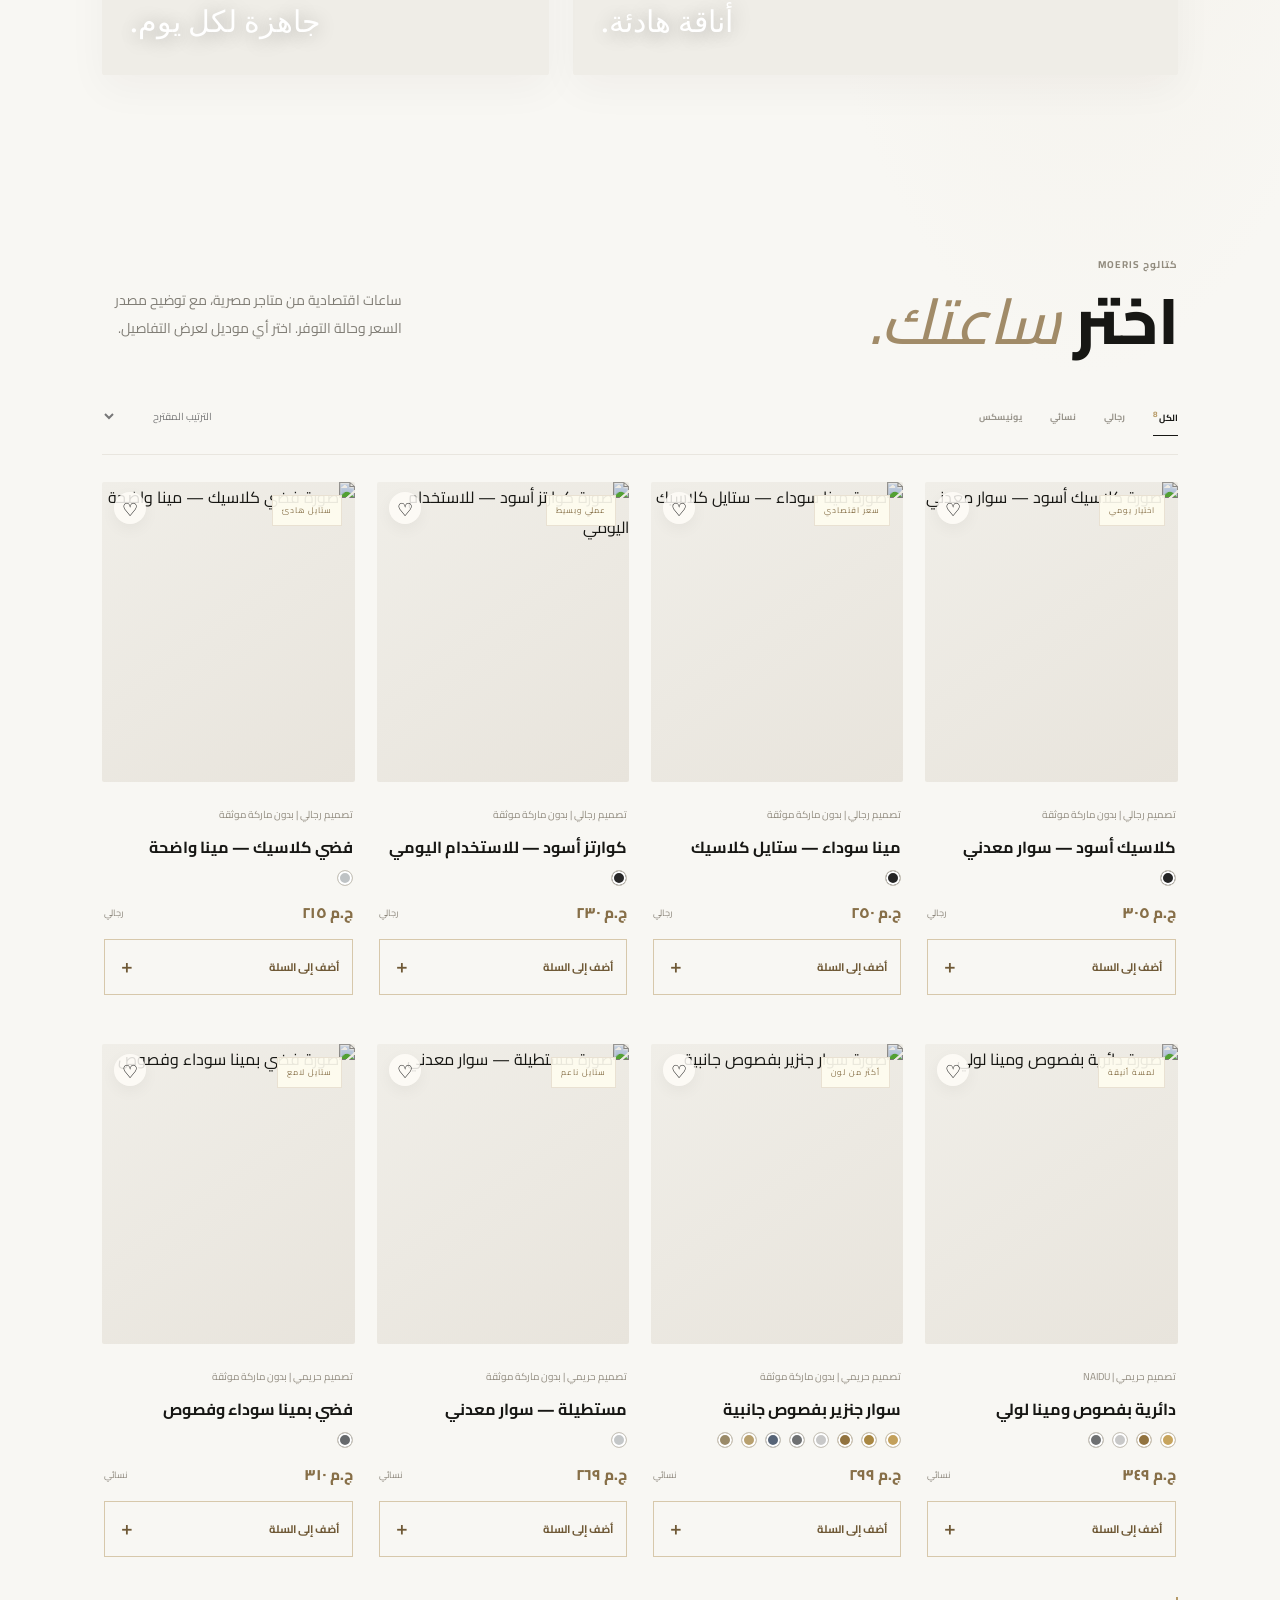
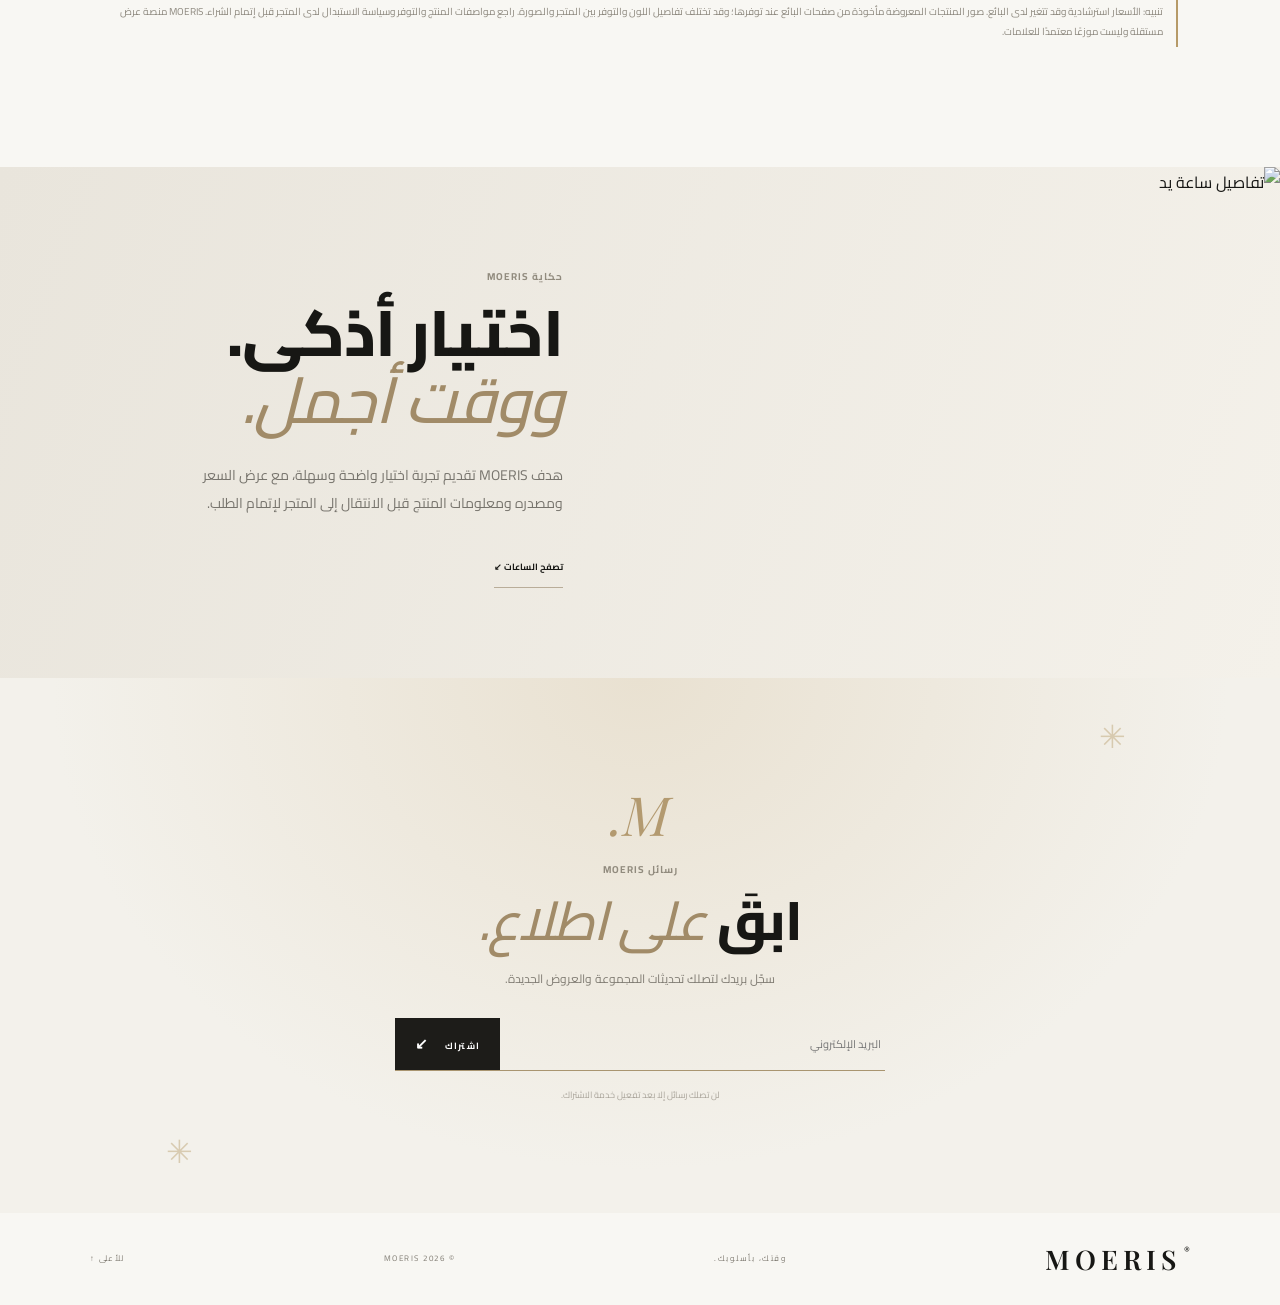
==== commit 7f4b4327: "Polish neutral Arabic storefront language" ====
--- a/index.html
+++ b/index.html
@@ -1,14 +1,14 @@
 <!doctype html>
-<html lang="ar" dir="rtl"><head><meta charset="utf-8"><meta name="viewport" content="width=device-width,initial-scale=1"><meta name="theme-color" content="#faf9f6"><meta name="description" content="MOERIS — تشكيلة ساعات بتصميمات متنوعة وأسعار من 200 إلى 400 جنيه في السوق المصري."><title>MOERIS | وقتك، بأسلوبك</title><link rel="preconnect" href="https://fonts.googleapis.com"><link rel="preconnect" href="https://fonts.gstatic.com" crossorigin><link href="https://fonts.googleapis.com/css2?family=Cairo:wght@400;500;600;700;800&family=Playfair+Display:ital,wght@0,500;0,600;0,700;1,500&display=swap" rel="stylesheet"><link rel="stylesheet" href="css/style.css?v=20261112-2"></head>
-<body><div class="announcement">تشكيلة مختارة — من 200 إلى 400 جنيه <span>✳</span> اكتشفي مجموعتنا</div>
+<html lang="ar" dir="rtl"><head><meta charset="utf-8"><meta name="viewport" content="width=device-width,initial-scale=1"><meta name="theme-color" content="#faf9f6"><meta name="description" content="MOERIS — تشكيلة ساعات بتصميمات متنوعة وأسعار من 200 إلى 400 جنيه في السوق المصري."><title>MOERIS | وقتك، بأسلوبك</title><link rel="preconnect" href="https://fonts.googleapis.com"><link rel="preconnect" href="https://fonts.gstatic.com" crossorigin><link href="https://fonts.googleapis.com/css2?family=Cairo:wght@400;500;600;700;800&family=Playfair+Display:ital,wght@0,500;0,600;0,700;1,500&display=swap" rel="stylesheet"><link rel="stylesheet" href="css/style.css?v=20261112-3"></head>
+<body><div class="announcement">تشكيلة مختارة — من 200 إلى 400 جنيه <span>✳</span> اكتشف التشكيلة</div>
 <header class="header"><a class="logo" href="#">MOERIS<span>®</span></a><nav><a href="#new">وصل حديثًا</a><a href="#collection">كل الساعات</a><a href="#story">عن MOERIS</a></nav><div class="header-tools"><button class="currency" id="currencyBtn">جنيه مصري EGP</button><button class="round-btn cart-trigger" id="cartBtn" aria-label="سلة الطلبات">🛍 <small id="cartCount">0</small></button><button class="round-btn" id="searchBtn" aria-label="بحث">⌕</button><button class="round-btn" id="favoritesBtn" aria-label="المفضلة">♡ <small id="favCount">0</small></button><button class="round-btn mobile-menu" id="menuBtn" aria-label="القائمة">☰</button></div></header>
 <div class="search-panel" id="searchPanel"><input id="searchInput" placeholder="ابحث عن الماركة أو شكل الساعة…"><button id="closeSearch">×</button></div>
 <main><section class="hero"><div class="hero-copy reveal"><p class="eyebrow">MOERIS SELECT / EGYPT</p><h1>وقتك<br><em>بصمتك الخاصة.</em></h1><p class="hero-text">اكتشف تشكيلة متنوعة من الساعات بتصميمات عصرية وكلاسيكية، وأسعار في حدود 200 إلى 400 جنيه. تفاصيل واضحة وتجربة طلب سهلة.</p><a class="under-link" href="#collection">اكتشف الساعات <b>↙</b></a><div class="hero-count"><b>01</b><i></i><span>مجموعة مختارة</span></div></div><div class="hero-art"><div class="hero-ring ring-a"></div><div class="hero-ring ring-b"></div><img src="https://images.unsplash.com/photo-1523275335684-37898b6baf30?auto=format&fit=crop&w=1400&q=90" alt="ساعة يد بتصميم أنيق"><span class="hero-note">تفاصيل تصنع<br>الفرق</span><span class="hero-edition">MOERIS<br>EGYPT EDIT</span></div><div class="hero-foot"><span>ساعات رجالي ونسائي ويونيسكس</span><span>تصميم · دقة · شخصية</span><span>اسحبي للأسفل ↓</span></div></section>
-<div class="ticker"><div>اختاري وقتك <b>✳</b> أناقة كل يوم <b>✳</b> تفاصيل تستحق الانتباه <b>✳</b> اختاري وقتك <b>✳</b> أناقة كل يوم <b>✳</b></div></div>
+<div class="ticker"><div>اختر وقتك <b>✳</b> أناقة كل يوم <b>✳</b> تفاصيل تستحق الانتباه <b>✳</b> اختر وقتك <b>✳</b> أناقة كل يوم <b>✳</b></div></div>
 <section class="section" id="new"><div class="section-top reveal"><div><p class="eyebrow">اكتشف التشكيلة</p><h2>أناقة بسعر <em>مناسب.</em></h2></div><a class="under-link" href="#collection">شاهد المجموعة ↙</a></div><div class="feature-grid"><article class="feature-card reveal"><img src="https://images.unsplash.com/photo-1524805444758-089113d48a6d?auto=format&fit=crop&w=1000&q=85" alt="ساعة كلاسيكية"><div><span>01 / الكلاسيكيات</span><h3>أناقة هادئة.</h3></div></article><article class="feature-card reveal"><img src="https://images.unsplash.com/photo-1508685096489-7aacd43bd3b1?auto=format&fit=crop&w=1000&q=85" alt="ساعة عصرية"><div><span>02 / التصاميم العصرية</span><h3>جاهزة لكل يوم.</h3></div></article></div></section>
 <section class="section collection" id="collection"><div class="section-top reveal"><div><p class="eyebrow">كتالوج MOERIS</p><h2>اختر <em>ساعتك.</em></h2></div><p class="section-desc">ساعات اقتصادية من متاجر مصرية، مع توضيح مصدر السعر وحالة التوفر. اختر أي موديل لعرض التفاصيل.</p></div><div class="filters"><div class="filter-tabs" id="filterTabs"><button class="active" data-filter="All">الكل <sup id="productCount">08</sup></button><button data-filter="Men">رجالي</button><button data-filter="Women">نسائي</button><button data-filter="Unisex">يونيسكس</button></div><select id="sortSelect" aria-label="ترتيب الساعات"><option value="featured">الترتيب المقترح</option><option value="low">السعر: من الأقل للأعلى</option><option value="high">السعر: من الأعلى للأقل</option><option value="az">الماركة: أ–ي</option></select></div><div class="product-grid" id="productGrid"></div><div class="empty-state" id="emptyState" hidden>لا توجد نتائج مطابقة. جرّب كلمة بحث أخرى.</div><p class="catalog-note">تنبيه: الأسعار استرشادية وقد تتغير لدى البائع. صور المنتجات المعروضة مأخوذة من صفحات البائع عند توفرها؛ وقد تختلف تفاصيل اللون والتوفر بين المتجر والصورة. راجع مواصفات المنتج والتوفر وسياسة الاستبدال لدى المتجر قبل إتمام الشراء. MOERIS منصة عرض مستقلة وليست موزعًا معتمدًا للعلامات.</p></section>
 <section class="manifesto" id="story"><div class="manifesto-image"><img src="https://images.unsplash.com/photo-1547996160-81dfa63595aa?auto=format&fit=crop&w=1400&q=85" alt="تفاصيل ساعة يد"></div><div class="manifesto-copy reveal"><p class="eyebrow">حكاية MOERIS</p><h2>اختيار أذكى.<br><em>ووقت أجمل.</em></h2><p>هدف MOERIS تقديم تجربة اختيار واضحة وسهلة، مع عرض السعر ومصدره ومعلومات المنتج قبل الانتقال إلى المتجر لإتمام الطلب.</p><a class="under-link" href="#collection">تصفح الساعات ↙</a></div></section>
 <section class="newsletter"><div class="newsletter-mark">M.</div><p class="eyebrow">رسائل MOERIS</p><h2>ابقَ <em>على اطلاع.</em></h2><p>سجّل بريدك لتصلك تحديثات المجموعة والعروض الجديدة.</p><form id="newsletterForm"><input id="emailInput" type="email" placeholder="البريد الإلكتروني" required aria-label="البريد الإلكتروني"><button type="submit">اشتراك <span>↙</span></button></form><small id="newsletterStatus">لن تصلك رسائل إلا بعد تفعيل خدمة الاشتراك.</small></section></main>
 <footer><a class="logo" href="#">MOERIS<span>®</span></a><span>وقتك، بأسلوبك.</span><span>© <span id="year"></span> MOERIS</span><a href="#">للأعلى ↑</a></footer>
 <div class="modal" id="productModal" aria-hidden="true"><div class="modal-backdrop" data-close></div><div class="modal-card"><button class="modal-close" data-close aria-label="إغلاق">×</button><div class="modal-gallery"><p class="gallery-caption">صور المنتج والألوان المتاحة من البائع</p><div class="main-photo"><img id="modalImage" src="" alt=""><button class="gallery-arrow gallery-prev" type="button" data-gallery-step="-1" aria-label="الصورة السابقة">‹</button><button class="gallery-arrow gallery-next" type="button" data-gallery-step="1" aria-label="الصورة التالية">›</button><span class="photo-counter" id="photoCounter">01 / 01</span></div><div class="thumbs" id="thumbs"></div></div><div class="modal-info"><p class="eyebrow" id="modalBrand">الماركة</p><h2 id="modalName">اسم الساعة</h2><p class="modal-price" id="modalPrice"></p><p class="modal-description" id="modalDescription"></p><div class="detail-line"><span>الخامة</span><b id="modalCase"></b></div><div class="detail-line"><span>الحركة</span><b id="modalMovement"></b></div><div class="detail-line"><span>مقاومة الماء</span><b id="modalWater"></b></div><div class="color-label">اللون / الإصدار <span id="colorName"></span></div><div class="swatches" id="swatches"></div><a class="retailer-link" id="retailerLink" href="#" target="_blank" rel="noopener">راجع السعر والتوفر لدى المتجر ↗</a><button class="modal-add-cart" id="modalAddCart" type="button">أضف الاختيار إلى السلة <span>＋</span></button><button class="favorite-wide" id="modalFavorite">♡ أضف للمفضلة</button><p class="modal-disclaimer" id="modalSource"></p></div></div></div>
-<div class="order-drawer" id="orderDrawer" aria-hidden="true"><div class="order-backdrop" data-order-close></div><section class="order-panel"><button class="order-close" data-order-close aria-label="إغلاق">×</button><p class="eyebrow">MOERIS CHECKOUT</p><h2>سلة <em>الاختيار.</em></h2><div id="cartItems" class="cart-items"></div><div class="cart-total"><span>الإجمالي التقديري</span><strong id="cartTotal">0 ج.م</strong></div><p class="order-hint">أضف المنتجات إلى السلة، ثم أرسل طلبك. تأكيد السعر والتوصيل يتم مع المتجر.</p><form id="orderForm"><label>الاسم<input name="customer" required placeholder="الاسم بالكامل"></label><label>رقم الهاتف<input name="phone" type="tel" required placeholder="01xxxxxxxxx"></label><label>ملاحظات الطلب<textarea name="notes" rows="2" placeholder="اللون أو أي تفاصيل إضافية"></textarea></label><button class="checkout-btn" type="submit">إرسال طلب الشراء ↗</button></form><p id="orderStatus" class="order-status">إرسال الطلب عبر واتساب يتطلب إضافة رقم المتجر في ملف الإعدادات.</p></section></div><div class="toast" id="toast" role="status"></div><script src="js/products.js?v=20261112-2"></script><script src="js/config.js?v=20261112-2"></script><script src="js/app.js?v=20261112-2"></script></body></html>+<div class="order-drawer" id="orderDrawer" aria-hidden="true"><div class="order-backdrop" data-order-close></div><section class="order-panel"><button class="order-close" data-order-close aria-label="إغلاق">×</button><p class="eyebrow">MOERIS CHECKOUT</p><h2>سلة <em>الاختيار.</em></h2><div id="cartItems" class="cart-items"></div><div class="cart-total"><span>الإجمالي التقديري</span><strong id="cartTotal">0 ج.م</strong></div><p class="order-hint">أضف المنتجات إلى السلة، ثم أرسل طلبك. تأكيد السعر والتوصيل يتم مع المتجر.</p><form id="orderForm"><label>الاسم<input name="customer" required placeholder="الاسم بالكامل"></label><label>رقم الهاتف<input name="phone" type="tel" required placeholder="01xxxxxxxxx"></label><label>ملاحظات الطلب<textarea name="notes" rows="2" placeholder="اللون أو أي تفاصيل إضافية"></textarea></label><button class="checkout-btn" type="submit">إرسال طلب الشراء ↗</button></form><p id="orderStatus" class="order-status">إرسال الطلب عبر واتساب يتطلب إضافة رقم المتجر في ملف الإعدادات.</p></section></div><div class="toast" id="toast" role="status"></div><script src="js/products.js?v=20261112-3"></script><script src="js/config.js?v=20261112-3"></script><script src="js/app.js?v=20261112-3"></script></body></html>
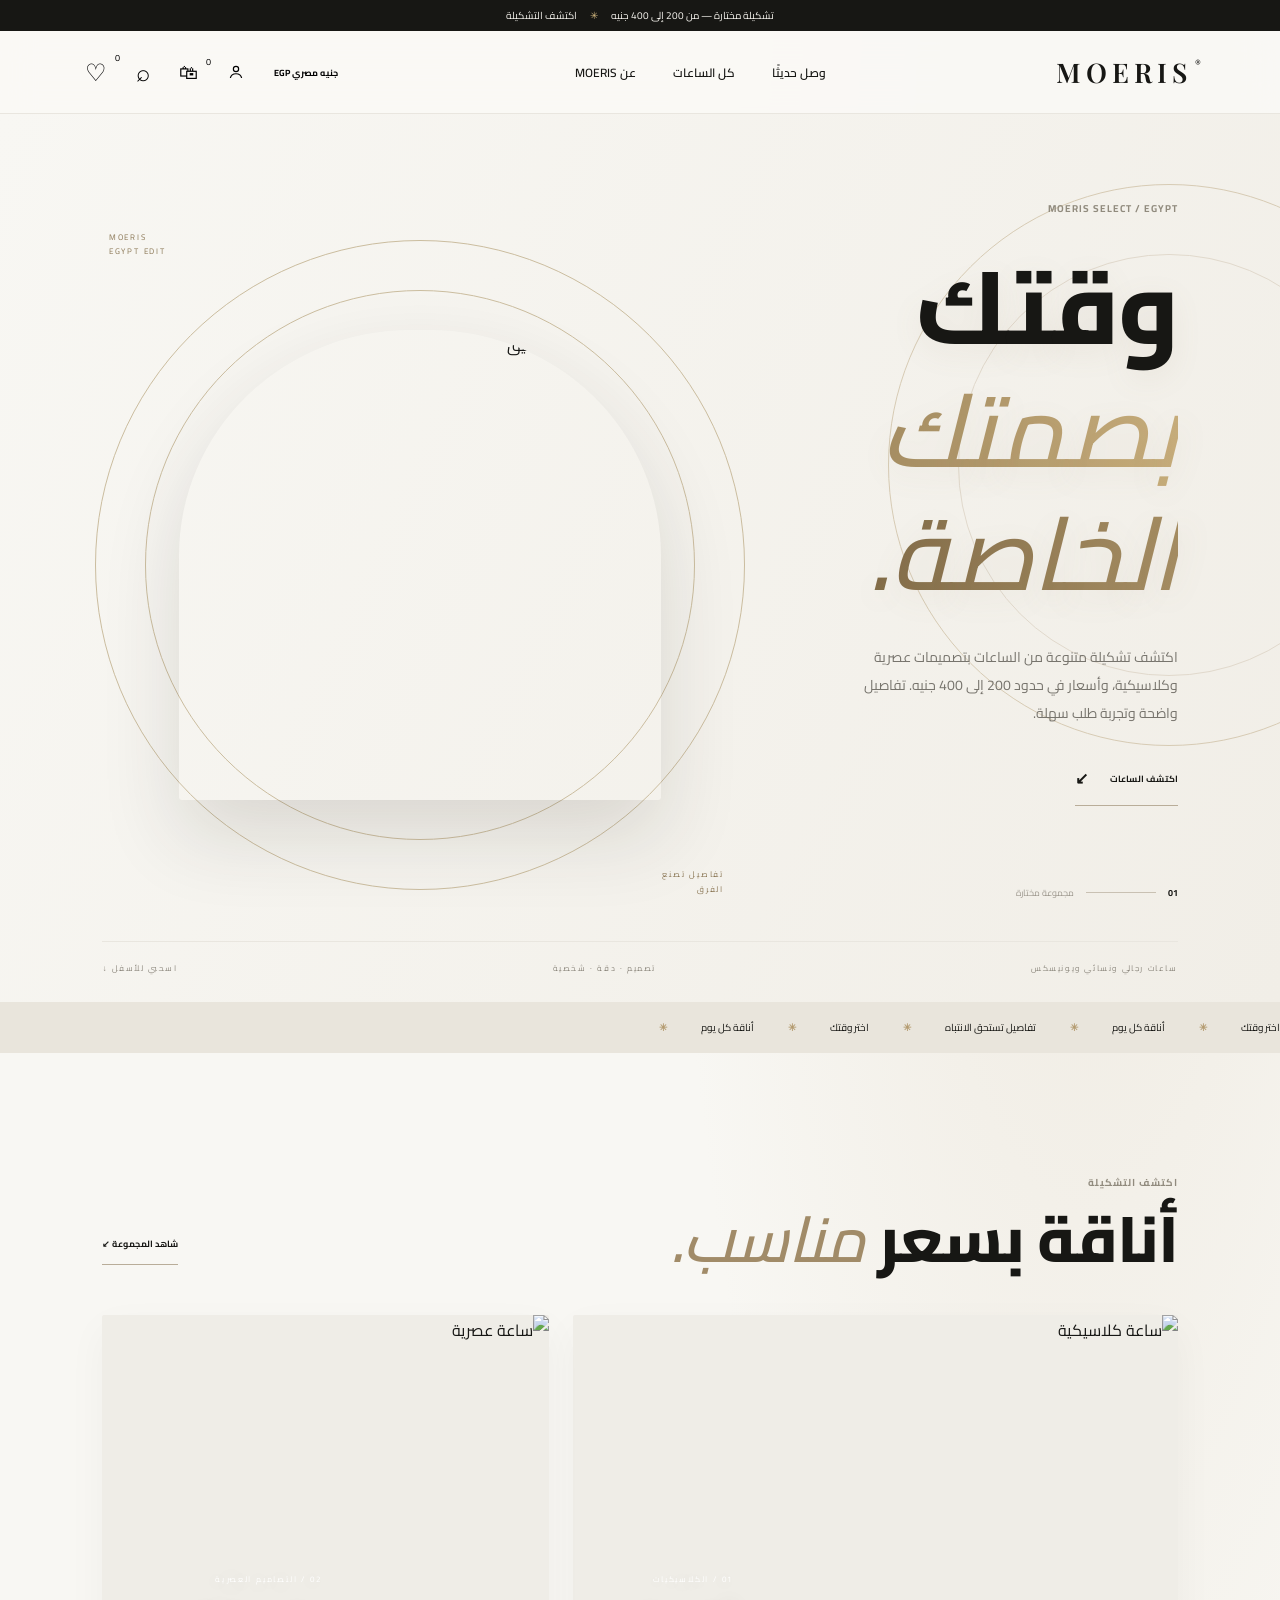
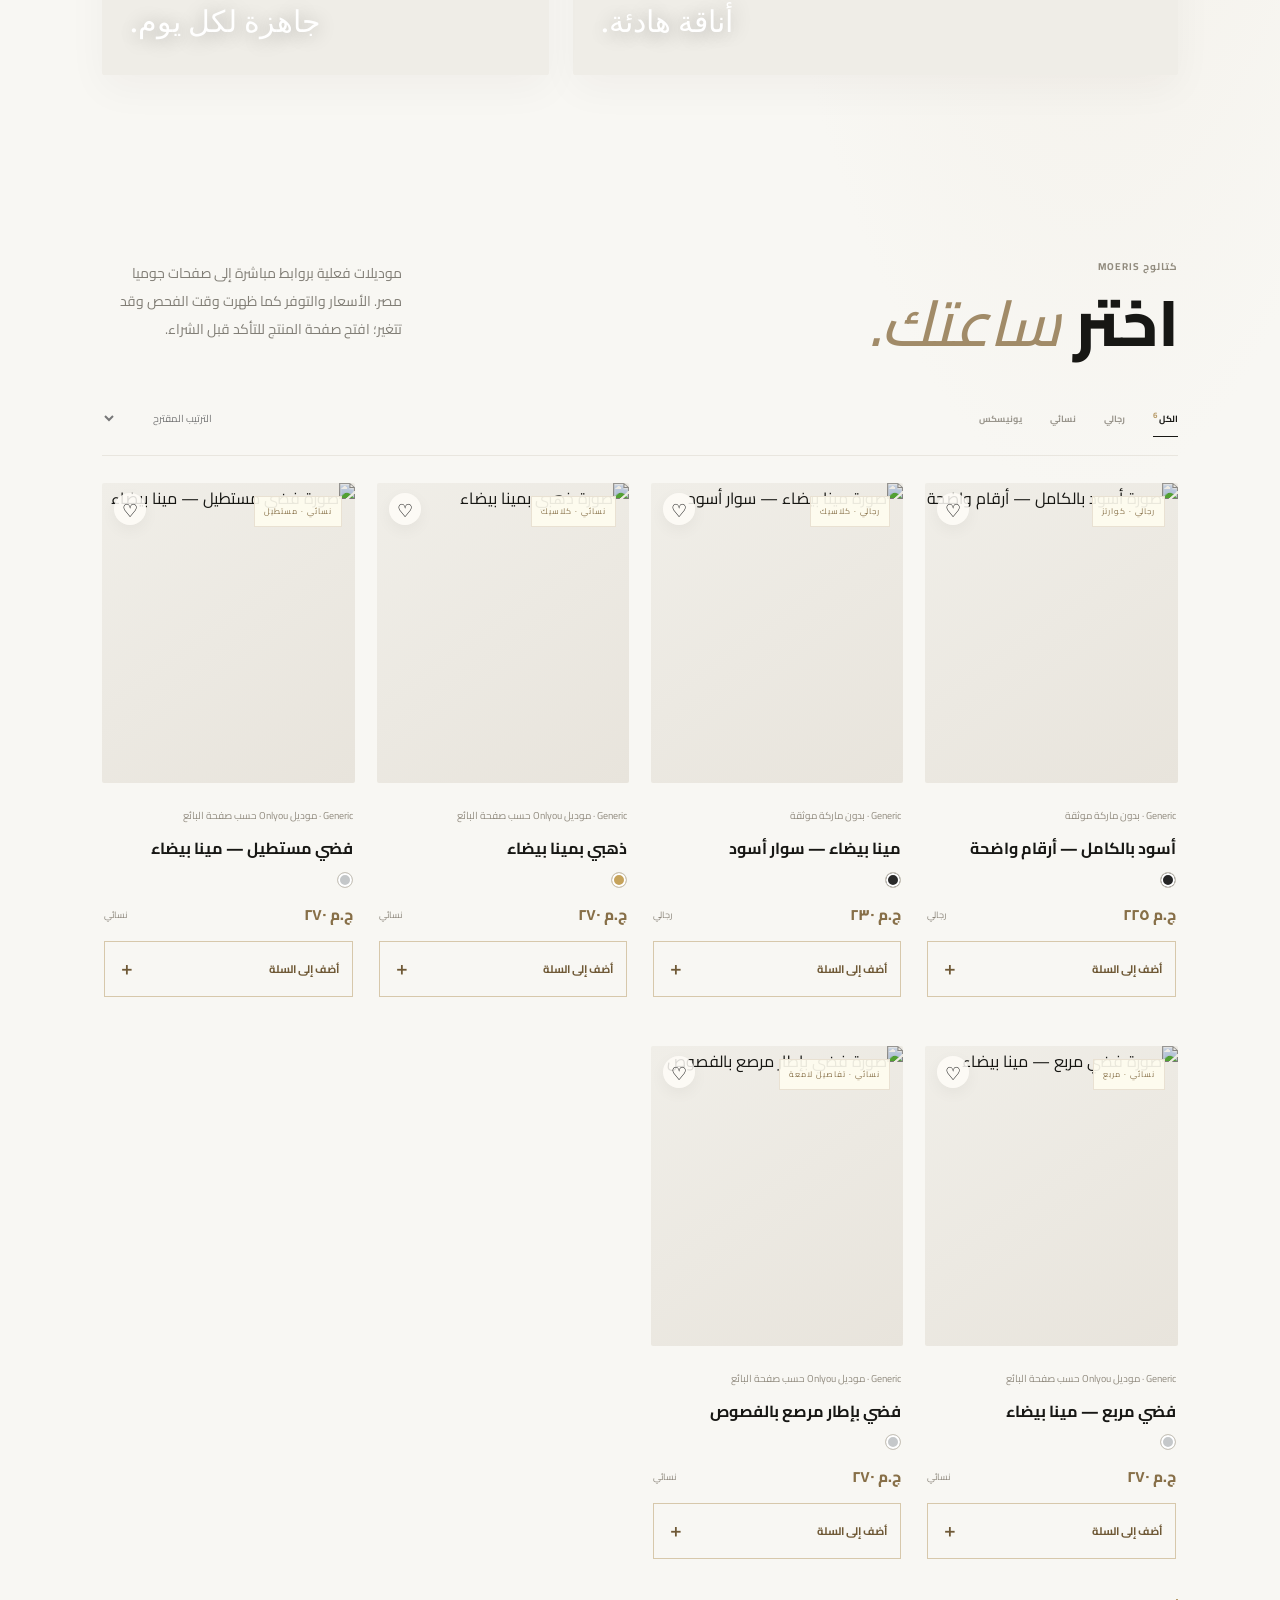
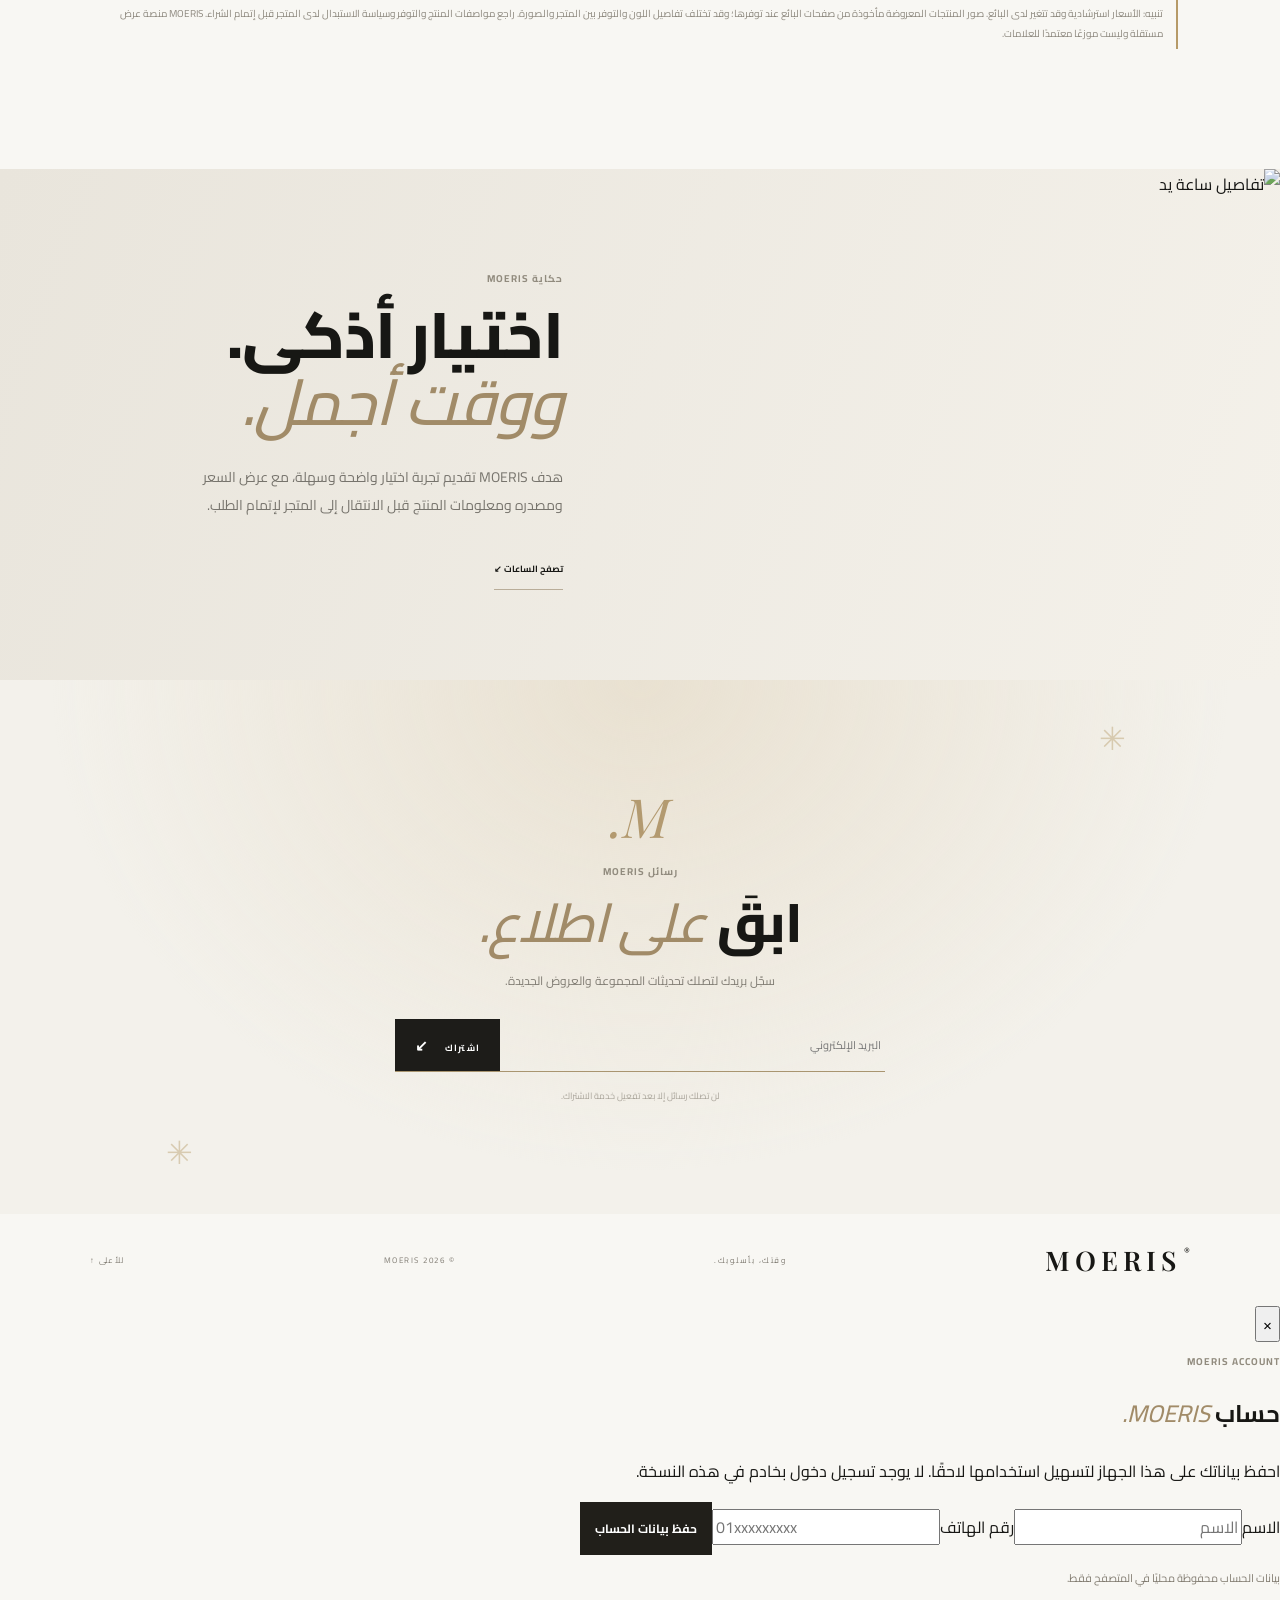
==== commit 98c998ec: "Add account drawer and clarify marketplace purchase flow" ====
--- a/index.html
+++ b/index.html
@@ -1,14 +1,14 @@
 <!doctype html>
-<html lang="ar" dir="rtl"><head><meta charset="utf-8"><meta name="viewport" content="width=device-width,initial-scale=1"><meta name="theme-color" content="#faf9f6"><meta name="description" content="MOERIS — تشكيلة ساعات بتصميمات متنوعة وأسعار من 200 إلى 400 جنيه في السوق المصري."><title>MOERIS | وقتك، بأسلوبك</title><link rel="preconnect" href="https://fonts.googleapis.com"><link rel="preconnect" href="https://fonts.gstatic.com" crossorigin><link href="https://fonts.googleapis.com/css2?family=Cairo:wght@400;500;600;700;800&family=Playfair+Display:ital,wght@0,500;0,600;0,700;1,500&display=swap" rel="stylesheet"><link rel="stylesheet" href="css/style.css?v=20261112-3"></head>
+<html lang="ar" dir="rtl"><head><meta charset="utf-8"><meta name="viewport" content="width=device-width,initial-scale=1"><meta name="theme-color" content="#faf9f6"><meta name="description" content="MOERIS — تشكيلة ساعات بتصميمات متنوعة وأسعار من 200 إلى 400 جنيه في السوق المصري."><title>MOERIS | وقتك، بأسلوبك</title><link rel="preconnect" href="https://fonts.googleapis.com"><link rel="preconnect" href="https://fonts.gstatic.com" crossorigin><link href="https://fonts.googleapis.com/css2?family=Cairo:wght@400;500;600;700;800&family=Playfair+Display:ital,wght@0,500;0,600;0,700;1,500&display=swap" rel="stylesheet"><link rel="stylesheet" href="css/style.css?v=20261112-4"></head>
 <body><div class="announcement">تشكيلة مختارة — من 200 إلى 400 جنيه <span>✳</span> اكتشف التشكيلة</div>
-<header class="header"><a class="logo" href="#">MOERIS<span>®</span></a><nav><a href="#new">وصل حديثًا</a><a href="#collection">كل الساعات</a><a href="#story">عن MOERIS</a></nav><div class="header-tools"><button class="currency" id="currencyBtn">جنيه مصري EGP</button><button class="round-btn cart-trigger" id="cartBtn" aria-label="سلة الطلبات">🛍 <small id="cartCount">0</small></button><button class="round-btn" id="searchBtn" aria-label="بحث">⌕</button><button class="round-btn" id="favoritesBtn" aria-label="المفضلة">♡ <small id="favCount">0</small></button><button class="round-btn mobile-menu" id="menuBtn" aria-label="القائمة">☰</button></div></header>
+<header class="header"><a class="logo" href="#">MOERIS<span>®</span></a><nav><a href="#new">وصل حديثًا</a><a href="#collection">كل الساعات</a><a href="#story">عن MOERIS</a></nav><div class="header-tools"><button class="currency" id="currencyBtn">جنيه مصري EGP</button><button class="round-btn" id="accountBtn" aria-label="حسابي"><svg viewBox="0 0 24 24" width="18" height="18" fill="none" stroke="currentColor" stroke-width="1.6"><circle cx="12" cy="8" r="3.5"/><path d="M4.5 20c.7-3.8 3.3-5.7 7.5-5.7s6.8 1.9 7.5 5.7"/></svg></button><button class="round-btn cart-trigger" id="cartBtn" aria-label="سلة الطلبات">🛍 <small id="cartCount">0</small></button><button class="round-btn" id="searchBtn" aria-label="بحث">⌕</button><button class="round-btn" id="favoritesBtn" aria-label="المفضلة">♡ <small id="favCount">0</small></button><button class="round-btn mobile-menu" id="menuBtn" aria-label="القائمة">☰</button></div></header>
 <div class="search-panel" id="searchPanel"><input id="searchInput" placeholder="ابحث عن الماركة أو شكل الساعة…"><button id="closeSearch">×</button></div>
 <main><section class="hero"><div class="hero-copy reveal"><p class="eyebrow">MOERIS SELECT / EGYPT</p><h1>وقتك<br><em>بصمتك الخاصة.</em></h1><p class="hero-text">اكتشف تشكيلة متنوعة من الساعات بتصميمات عصرية وكلاسيكية، وأسعار في حدود 200 إلى 400 جنيه. تفاصيل واضحة وتجربة طلب سهلة.</p><a class="under-link" href="#collection">اكتشف الساعات <b>↙</b></a><div class="hero-count"><b>01</b><i></i><span>مجموعة مختارة</span></div></div><div class="hero-art"><div class="hero-ring ring-a"></div><div class="hero-ring ring-b"></div><img src="https://images.unsplash.com/photo-1523275335684-37898b6baf30?auto=format&fit=crop&w=1400&q=90" alt="ساعة يد بتصميم أنيق"><span class="hero-note">تفاصيل تصنع<br>الفرق</span><span class="hero-edition">MOERIS<br>EGYPT EDIT</span></div><div class="hero-foot"><span>ساعات رجالي ونسائي ويونيسكس</span><span>تصميم · دقة · شخصية</span><span>اسحبي للأسفل ↓</span></div></section>
 <div class="ticker"><div>اختر وقتك <b>✳</b> أناقة كل يوم <b>✳</b> تفاصيل تستحق الانتباه <b>✳</b> اختر وقتك <b>✳</b> أناقة كل يوم <b>✳</b></div></div>
 <section class="section" id="new"><div class="section-top reveal"><div><p class="eyebrow">اكتشف التشكيلة</p><h2>أناقة بسعر <em>مناسب.</em></h2></div><a class="under-link" href="#collection">شاهد المجموعة ↙</a></div><div class="feature-grid"><article class="feature-card reveal"><img src="https://images.unsplash.com/photo-1524805444758-089113d48a6d?auto=format&fit=crop&w=1000&q=85" alt="ساعة كلاسيكية"><div><span>01 / الكلاسيكيات</span><h3>أناقة هادئة.</h3></div></article><article class="feature-card reveal"><img src="https://images.unsplash.com/photo-1508685096489-7aacd43bd3b1?auto=format&fit=crop&w=1000&q=85" alt="ساعة عصرية"><div><span>02 / التصاميم العصرية</span><h3>جاهزة لكل يوم.</h3></div></article></div></section>
-<section class="section collection" id="collection"><div class="section-top reveal"><div><p class="eyebrow">كتالوج MOERIS</p><h2>اختر <em>ساعتك.</em></h2></div><p class="section-desc">ساعات اقتصادية من متاجر مصرية، مع توضيح مصدر السعر وحالة التوفر. اختر أي موديل لعرض التفاصيل.</p></div><div class="filters"><div class="filter-tabs" id="filterTabs"><button class="active" data-filter="All">الكل <sup id="productCount">08</sup></button><button data-filter="Men">رجالي</button><button data-filter="Women">نسائي</button><button data-filter="Unisex">يونيسكس</button></div><select id="sortSelect" aria-label="ترتيب الساعات"><option value="featured">الترتيب المقترح</option><option value="low">السعر: من الأقل للأعلى</option><option value="high">السعر: من الأعلى للأقل</option><option value="az">الماركة: أ–ي</option></select></div><div class="product-grid" id="productGrid"></div><div class="empty-state" id="emptyState" hidden>لا توجد نتائج مطابقة. جرّب كلمة بحث أخرى.</div><p class="catalog-note">تنبيه: الأسعار استرشادية وقد تتغير لدى البائع. صور المنتجات المعروضة مأخوذة من صفحات البائع عند توفرها؛ وقد تختلف تفاصيل اللون والتوفر بين المتجر والصورة. راجع مواصفات المنتج والتوفر وسياسة الاستبدال لدى المتجر قبل إتمام الشراء. MOERIS منصة عرض مستقلة وليست موزعًا معتمدًا للعلامات.</p></section>
+<section class="section collection" id="collection"><div class="section-top reveal"><div><p class="eyebrow">كتالوج MOERIS</p><h2>اختر <em>ساعتك.</em></h2></div><p class="section-desc">موديلات فعلية بروابط مباشرة إلى صفحات جوميا مصر. الأسعار والتوفر كما ظهرت وقت الفحص وقد تتغير؛ افتح صفحة المنتج للتأكد قبل الشراء.</p></div><div class="filters"><div class="filter-tabs" id="filterTabs"><button class="active" data-filter="All">الكل <sup id="productCount">06</sup></button><button data-filter="Men">رجالي</button><button data-filter="Women">نسائي</button><button data-filter="Unisex">يونيسكس</button></div><select id="sortSelect" aria-label="ترتيب الساعات"><option value="featured">الترتيب المقترح</option><option value="low">السعر: من الأقل للأعلى</option><option value="high">السعر: من الأعلى للأقل</option><option value="az">الماركة: أ–ي</option></select></div><div class="product-grid" id="productGrid"></div><div class="empty-state" id="emptyState" hidden>لا توجد نتائج مطابقة. جرّب كلمة بحث أخرى.</div><p class="catalog-note">تنبيه: الأسعار استرشادية وقد تتغير لدى البائع. صور المنتجات المعروضة مأخوذة من صفحات البائع عند توفرها؛ وقد تختلف تفاصيل اللون والتوفر بين المتجر والصورة. راجع مواصفات المنتج والتوفر وسياسة الاستبدال لدى المتجر قبل إتمام الشراء. MOERIS منصة عرض مستقلة وليست موزعًا معتمدًا للعلامات.</p></section>
 <section class="manifesto" id="story"><div class="manifesto-image"><img src="https://images.unsplash.com/photo-1547996160-81dfa63595aa?auto=format&fit=crop&w=1400&q=85" alt="تفاصيل ساعة يد"></div><div class="manifesto-copy reveal"><p class="eyebrow">حكاية MOERIS</p><h2>اختيار أذكى.<br><em>ووقت أجمل.</em></h2><p>هدف MOERIS تقديم تجربة اختيار واضحة وسهلة، مع عرض السعر ومصدره ومعلومات المنتج قبل الانتقال إلى المتجر لإتمام الطلب.</p><a class="under-link" href="#collection">تصفح الساعات ↙</a></div></section>
 <section class="newsletter"><div class="newsletter-mark">M.</div><p class="eyebrow">رسائل MOERIS</p><h2>ابقَ <em>على اطلاع.</em></h2><p>سجّل بريدك لتصلك تحديثات المجموعة والعروض الجديدة.</p><form id="newsletterForm"><input id="emailInput" type="email" placeholder="البريد الإلكتروني" required aria-label="البريد الإلكتروني"><button type="submit">اشتراك <span>↙</span></button></form><small id="newsletterStatus">لن تصلك رسائل إلا بعد تفعيل خدمة الاشتراك.</small></section></main>
 <footer><a class="logo" href="#">MOERIS<span>®</span></a><span>وقتك، بأسلوبك.</span><span>© <span id="year"></span> MOERIS</span><a href="#">للأعلى ↑</a></footer>
 <div class="modal" id="productModal" aria-hidden="true"><div class="modal-backdrop" data-close></div><div class="modal-card"><button class="modal-close" data-close aria-label="إغلاق">×</button><div class="modal-gallery"><p class="gallery-caption">صور المنتج والألوان المتاحة من البائع</p><div class="main-photo"><img id="modalImage" src="" alt=""><button class="gallery-arrow gallery-prev" type="button" data-gallery-step="-1" aria-label="الصورة السابقة">‹</button><button class="gallery-arrow gallery-next" type="button" data-gallery-step="1" aria-label="الصورة التالية">›</button><span class="photo-counter" id="photoCounter">01 / 01</span></div><div class="thumbs" id="thumbs"></div></div><div class="modal-info"><p class="eyebrow" id="modalBrand">الماركة</p><h2 id="modalName">اسم الساعة</h2><p class="modal-price" id="modalPrice"></p><p class="modal-description" id="modalDescription"></p><div class="detail-line"><span>الخامة</span><b id="modalCase"></b></div><div class="detail-line"><span>الحركة</span><b id="modalMovement"></b></div><div class="detail-line"><span>مقاومة الماء</span><b id="modalWater"></b></div><div class="color-label">اللون / الإصدار <span id="colorName"></span></div><div class="swatches" id="swatches"></div><a class="retailer-link" id="retailerLink" href="#" target="_blank" rel="noopener">راجع السعر والتوفر لدى المتجر ↗</a><button class="modal-add-cart" id="modalAddCart" type="button">أضف الاختيار إلى السلة <span>＋</span></button><button class="favorite-wide" id="modalFavorite">♡ أضف للمفضلة</button><p class="modal-disclaimer" id="modalSource"></p></div></div></div>
-<div class="order-drawer" id="orderDrawer" aria-hidden="true"><div class="order-backdrop" data-order-close></div><section class="order-panel"><button class="order-close" data-order-close aria-label="إغلاق">×</button><p class="eyebrow">MOERIS CHECKOUT</p><h2>سلة <em>الاختيار.</em></h2><div id="cartItems" class="cart-items"></div><div class="cart-total"><span>الإجمالي التقديري</span><strong id="cartTotal">0 ج.م</strong></div><p class="order-hint">أضف المنتجات إلى السلة، ثم أرسل طلبك. تأكيد السعر والتوصيل يتم مع المتجر.</p><form id="orderForm"><label>الاسم<input name="customer" required placeholder="الاسم بالكامل"></label><label>رقم الهاتف<input name="phone" type="tel" required placeholder="01xxxxxxxxx"></label><label>ملاحظات الطلب<textarea name="notes" rows="2" placeholder="اللون أو أي تفاصيل إضافية"></textarea></label><button class="checkout-btn" type="submit">إرسال طلب الشراء ↗</button></form><p id="orderStatus" class="order-status">إرسال الطلب عبر واتساب يتطلب إضافة رقم المتجر في ملف الإعدادات.</p></section></div><div class="toast" id="toast" role="status"></div><script src="js/products.js?v=20261112-3"></script><script src="js/config.js?v=20261112-3"></script><script src="js/app.js?v=20261112-3"></script></body></html>+<div class="order-drawer" id="orderDrawer" aria-hidden="true"><div class="order-backdrop" data-order-close></div><section class="order-panel"><button class="order-close" data-order-close aria-label="إغلاق">×</button><p class="eyebrow">MOERIS CHECKOUT</p><h2>سلة <em>الاختيار.</em></h2><div id="cartItems" class="cart-items"></div><div class="cart-total"><span>الإجمالي التقديري</span><strong id="cartTotal">0 ج.م</strong></div><p class="order-hint">أضف المنتجات إلى السلة، ثم أرسل طلبك. تأكيد السعر والتوصيل يتم مع المتجر.</p><form id="orderForm"><button class="checkout-btn" type="submit">كيف أكمل الشراء؟ ↗</button></form><p id="orderStatus" class="order-status">تُحفظ السلة على هذا الجهاز. افتح رابط البائع بجوار كل منتج لإتمام الشراء مباشرةً، والتأكد من السعر والتوفر والتوصيل.</p></section></div><div class="account-drawer" id="accountDrawer" aria-hidden="true"><div class="account-backdrop" data-account-close></div><section class="account-panel"><button class="account-close" data-account-close aria-label="إغلاق">×</button><p class="eyebrow">MOERIS ACCOUNT</p><h2>حساب <em>MOERIS.</em></h2><p class="account-intro">احفظ بياناتك على هذا الجهاز لتسهيل استخدامها لاحقًا. لا يوجد تسجيل دخول بخادم في هذه النسخة.</p><form id="accountForm"><label>الاسم<input id="profileName" name="name" autocomplete="name" placeholder="الاسم"></label><label>رقم الهاتف<input id="profilePhone" name="phone" type="tel" autocomplete="tel" placeholder="01xxxxxxxxx"></label><button class="checkout-btn" type="submit">حفظ بيانات الحساب</button></form><p id="accountStatus" class="order-status">بيانات الحساب محفوظة محليًا في المتصفح فقط.</p></section></div><div class="toast" id="toast" role="status"></div><script src="js/products.js?v=20261112-4"></script><script src="js/config.js?v=20261112-4"></script><script src="js/app.js?v=20261112-4"></script></body></html>
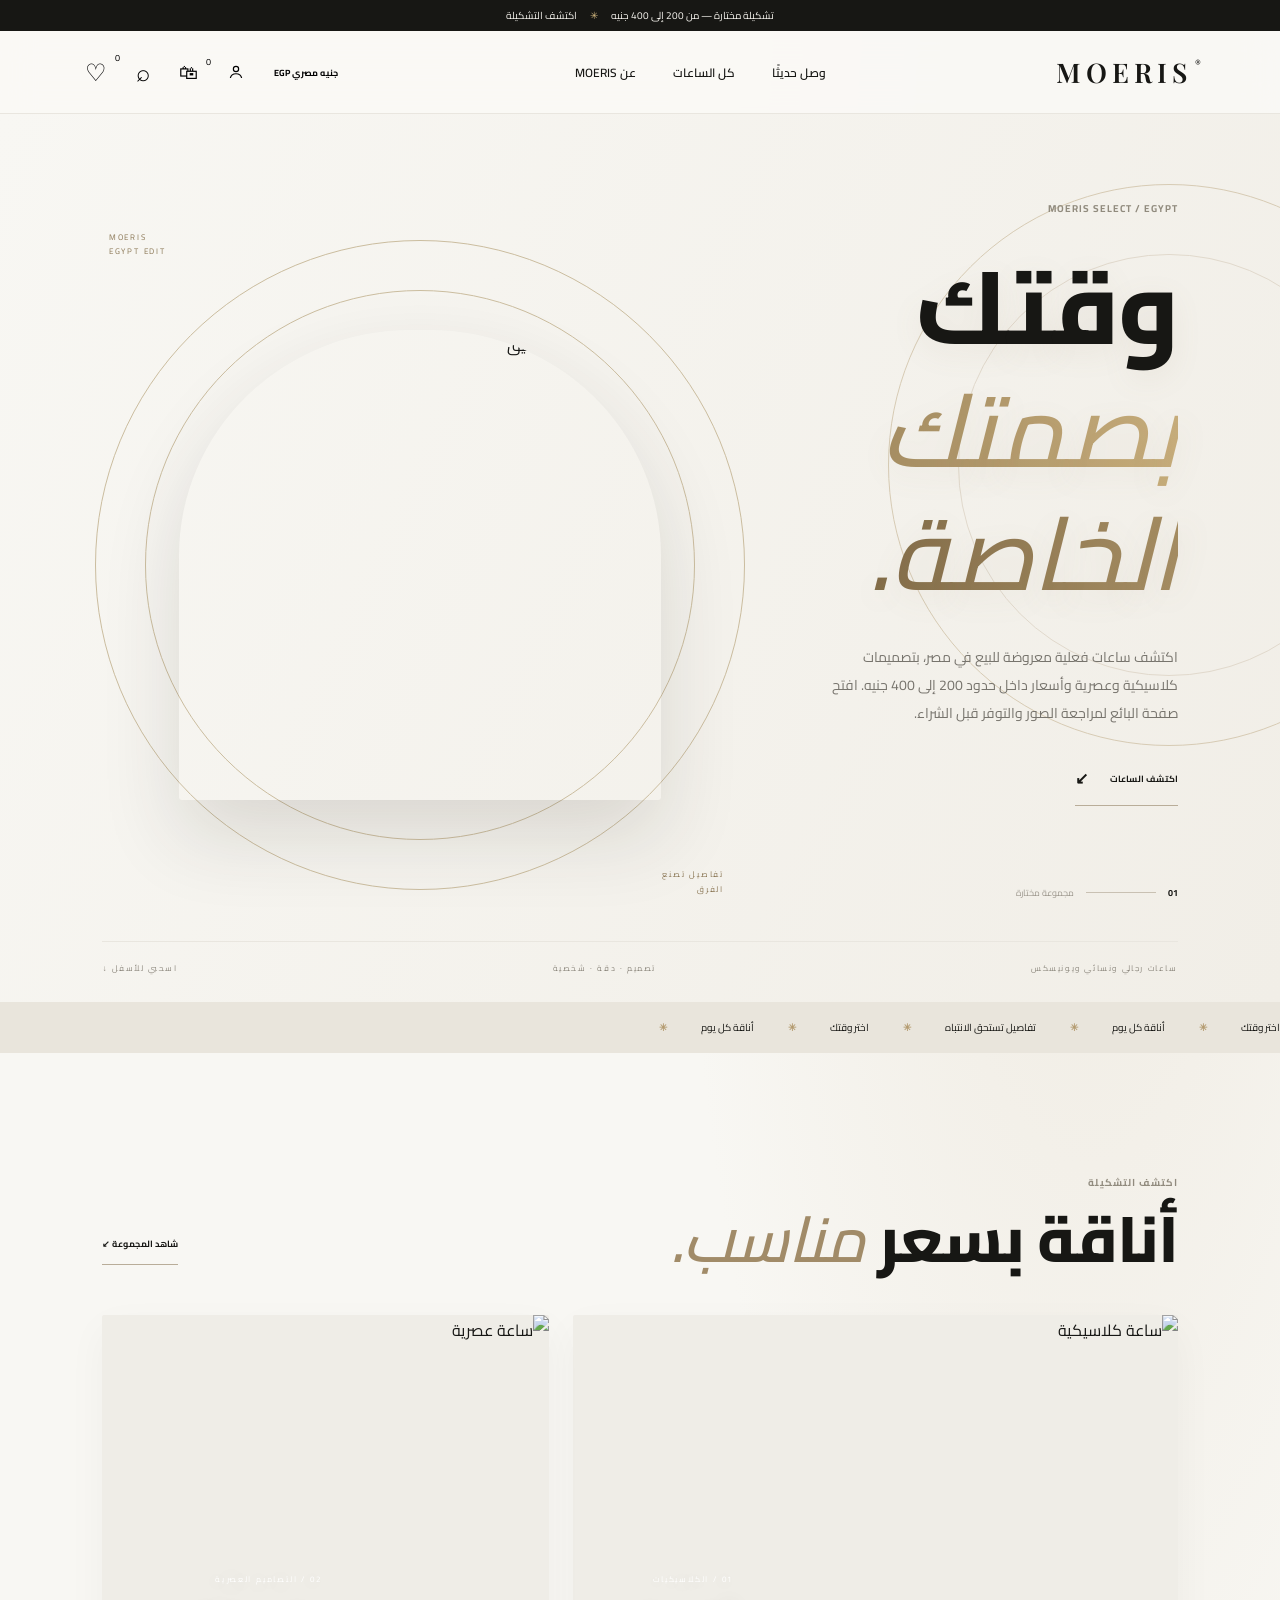
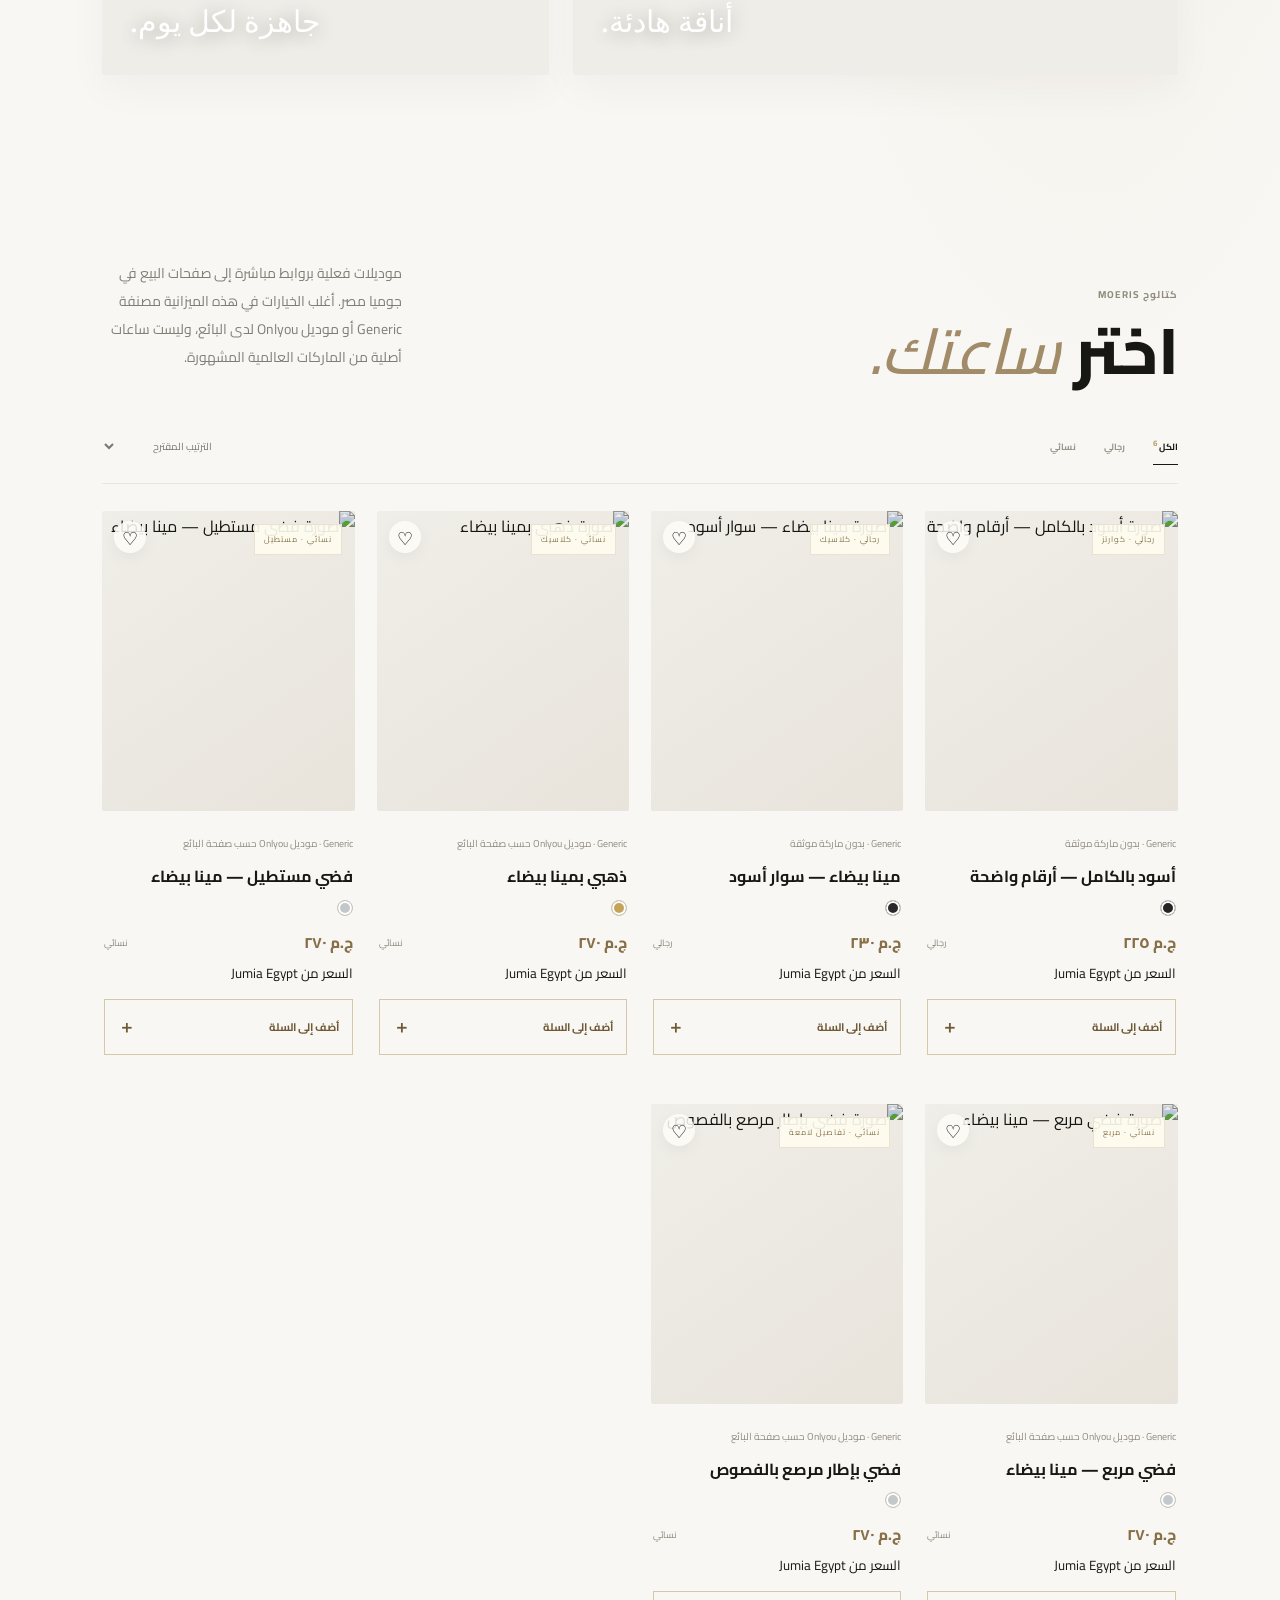
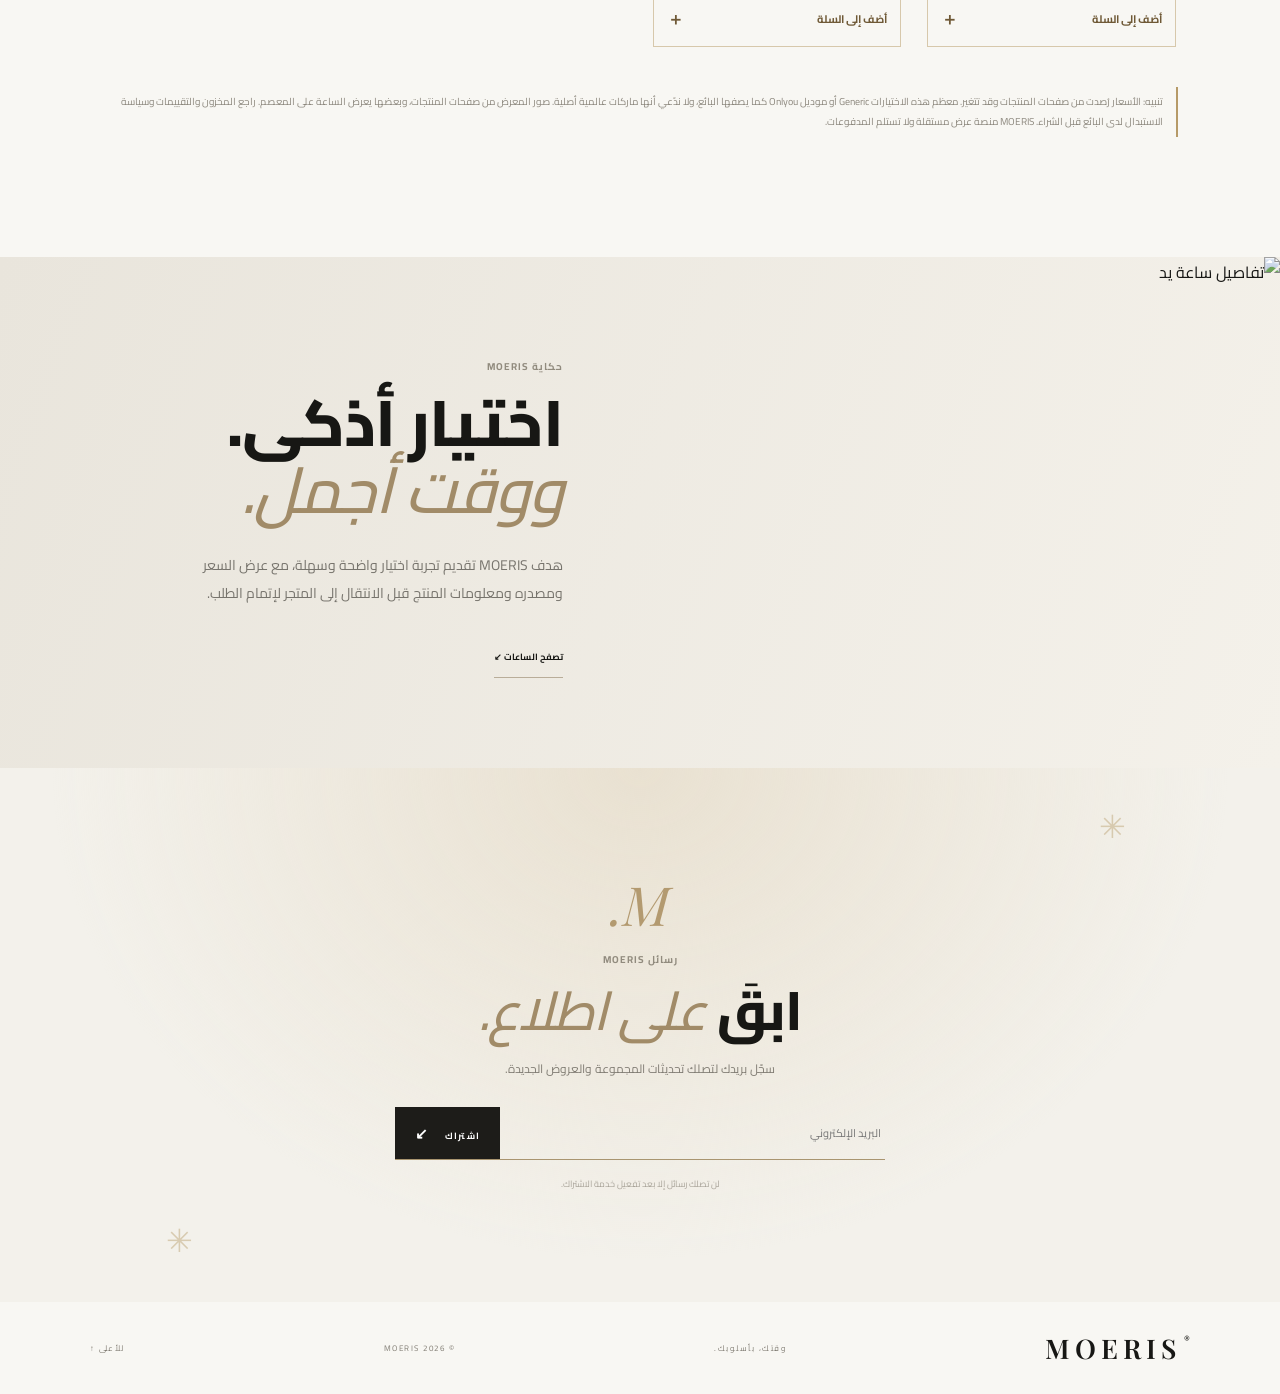
==== commit 18bd8278: "Clarify authentic brand status and refine current catalog categories" ====
--- a/index.html
+++ b/index.html
@@ -1,14 +1,14 @@
 <!doctype html>
-<html lang="ar" dir="rtl"><head><meta charset="utf-8"><meta name="viewport" content="width=device-width,initial-scale=1"><meta name="theme-color" content="#faf9f6"><meta name="description" content="MOERIS — تشكيلة ساعات بتصميمات متنوعة وأسعار من 200 إلى 400 جنيه في السوق المصري."><title>MOERIS | وقتك، بأسلوبك</title><link rel="preconnect" href="https://fonts.googleapis.com"><link rel="preconnect" href="https://fonts.gstatic.com" crossorigin><link href="https://fonts.googleapis.com/css2?family=Cairo:wght@400;500;600;700;800&family=Playfair+Display:ital,wght@0,500;0,600;0,700;1,500&display=swap" rel="stylesheet"><link rel="stylesheet" href="css/style.css?v=20261112-4"></head>
+<html lang="ar" dir="rtl"><head><meta charset="utf-8"><meta name="viewport" content="width=device-width,initial-scale=1"><meta name="theme-color" content="#faf9f6"><meta name="description" content="MOERIS — تشكيلة ساعات بتصميمات متنوعة وأسعار من 200 إلى 400 جنيه في السوق المصري."><title>MOERIS | وقتك، بأسلوبك</title><link rel="preconnect" href="https://fonts.googleapis.com"><link rel="preconnect" href="https://fonts.gstatic.com" crossorigin><link href="https://fonts.googleapis.com/css2?family=Cairo:wght@400;500;600;700;800&family=Playfair+Display:ital,wght@0,500;0,600;0,700;1,500&display=swap" rel="stylesheet"><link rel="stylesheet" href="css/style.css?v=20261112-5"></head>
 <body><div class="announcement">تشكيلة مختارة — من 200 إلى 400 جنيه <span>✳</span> اكتشف التشكيلة</div>
 <header class="header"><a class="logo" href="#">MOERIS<span>®</span></a><nav><a href="#new">وصل حديثًا</a><a href="#collection">كل الساعات</a><a href="#story">عن MOERIS</a></nav><div class="header-tools"><button class="currency" id="currencyBtn">جنيه مصري EGP</button><button class="round-btn" id="accountBtn" aria-label="حسابي"><svg viewBox="0 0 24 24" width="18" height="18" fill="none" stroke="currentColor" stroke-width="1.6"><circle cx="12" cy="8" r="3.5"/><path d="M4.5 20c.7-3.8 3.3-5.7 7.5-5.7s6.8 1.9 7.5 5.7"/></svg></button><button class="round-btn cart-trigger" id="cartBtn" aria-label="سلة الطلبات">🛍 <small id="cartCount">0</small></button><button class="round-btn" id="searchBtn" aria-label="بحث">⌕</button><button class="round-btn" id="favoritesBtn" aria-label="المفضلة">♡ <small id="favCount">0</small></button><button class="round-btn mobile-menu" id="menuBtn" aria-label="القائمة">☰</button></div></header>
 <div class="search-panel" id="searchPanel"><input id="searchInput" placeholder="ابحث عن الماركة أو شكل الساعة…"><button id="closeSearch">×</button></div>
-<main><section class="hero"><div class="hero-copy reveal"><p class="eyebrow">MOERIS SELECT / EGYPT</p><h1>وقتك<br><em>بصمتك الخاصة.</em></h1><p class="hero-text">اكتشف تشكيلة متنوعة من الساعات بتصميمات عصرية وكلاسيكية، وأسعار في حدود 200 إلى 400 جنيه. تفاصيل واضحة وتجربة طلب سهلة.</p><a class="under-link" href="#collection">اكتشف الساعات <b>↙</b></a><div class="hero-count"><b>01</b><i></i><span>مجموعة مختارة</span></div></div><div class="hero-art"><div class="hero-ring ring-a"></div><div class="hero-ring ring-b"></div><img src="https://images.unsplash.com/photo-1523275335684-37898b6baf30?auto=format&fit=crop&w=1400&q=90" alt="ساعة يد بتصميم أنيق"><span class="hero-note">تفاصيل تصنع<br>الفرق</span><span class="hero-edition">MOERIS<br>EGYPT EDIT</span></div><div class="hero-foot"><span>ساعات رجالي ونسائي ويونيسكس</span><span>تصميم · دقة · شخصية</span><span>اسحبي للأسفل ↓</span></div></section>
+<main><section class="hero"><div class="hero-copy reveal"><p class="eyebrow">MOERIS SELECT / EGYPT</p><h1>وقتك<br><em>بصمتك الخاصة.</em></h1><p class="hero-text">اكتشف ساعات فعلية معروضة للبيع في مصر، بتصميمات كلاسيكية وعصرية وأسعار داخل حدود 200 إلى 400 جنيه. افتح صفحة البائع لمراجعة الصور والتوفر قبل الشراء.</p><a class="under-link" href="#collection">اكتشف الساعات <b>↙</b></a><div class="hero-count"><b>01</b><i></i><span>مجموعة مختارة</span></div></div><div class="hero-art"><div class="hero-ring ring-a"></div><div class="hero-ring ring-b"></div><img src="https://images.unsplash.com/photo-1523275335684-37898b6baf30?auto=format&fit=crop&w=1400&q=90" alt="ساعة يد بتصميم أنيق"><span class="hero-note">تفاصيل تصنع<br>الفرق</span><span class="hero-edition">MOERIS<br>EGYPT EDIT</span></div><div class="hero-foot"><span>ساعات رجالي ونسائي ويونيسكس</span><span>تصميم · دقة · شخصية</span><span>اسحبي للأسفل ↓</span></div></section>
 <div class="ticker"><div>اختر وقتك <b>✳</b> أناقة كل يوم <b>✳</b> تفاصيل تستحق الانتباه <b>✳</b> اختر وقتك <b>✳</b> أناقة كل يوم <b>✳</b></div></div>
 <section class="section" id="new"><div class="section-top reveal"><div><p class="eyebrow">اكتشف التشكيلة</p><h2>أناقة بسعر <em>مناسب.</em></h2></div><a class="under-link" href="#collection">شاهد المجموعة ↙</a></div><div class="feature-grid"><article class="feature-card reveal"><img src="https://images.unsplash.com/photo-1524805444758-089113d48a6d?auto=format&fit=crop&w=1000&q=85" alt="ساعة كلاسيكية"><div><span>01 / الكلاسيكيات</span><h3>أناقة هادئة.</h3></div></article><article class="feature-card reveal"><img src="https://images.unsplash.com/photo-1508685096489-7aacd43bd3b1?auto=format&fit=crop&w=1000&q=85" alt="ساعة عصرية"><div><span>02 / التصاميم العصرية</span><h3>جاهزة لكل يوم.</h3></div></article></div></section>
-<section class="section collection" id="collection"><div class="section-top reveal"><div><p class="eyebrow">كتالوج MOERIS</p><h2>اختر <em>ساعتك.</em></h2></div><p class="section-desc">موديلات فعلية بروابط مباشرة إلى صفحات جوميا مصر. الأسعار والتوفر كما ظهرت وقت الفحص وقد تتغير؛ افتح صفحة المنتج للتأكد قبل الشراء.</p></div><div class="filters"><div class="filter-tabs" id="filterTabs"><button class="active" data-filter="All">الكل <sup id="productCount">06</sup></button><button data-filter="Men">رجالي</button><button data-filter="Women">نسائي</button><button data-filter="Unisex">يونيسكس</button></div><select id="sortSelect" aria-label="ترتيب الساعات"><option value="featured">الترتيب المقترح</option><option value="low">السعر: من الأقل للأعلى</option><option value="high">السعر: من الأعلى للأقل</option><option value="az">الماركة: أ–ي</option></select></div><div class="product-grid" id="productGrid"></div><div class="empty-state" id="emptyState" hidden>لا توجد نتائج مطابقة. جرّب كلمة بحث أخرى.</div><p class="catalog-note">تنبيه: الأسعار استرشادية وقد تتغير لدى البائع. صور المنتجات المعروضة مأخوذة من صفحات البائع عند توفرها؛ وقد تختلف تفاصيل اللون والتوفر بين المتجر والصورة. راجع مواصفات المنتج والتوفر وسياسة الاستبدال لدى المتجر قبل إتمام الشراء. MOERIS منصة عرض مستقلة وليست موزعًا معتمدًا للعلامات.</p></section>
+<section class="section collection" id="collection"><div class="section-top reveal"><div><p class="eyebrow">كتالوج MOERIS</p><h2>اختر <em>ساعتك.</em></h2></div><p class="section-desc">موديلات فعلية بروابط مباشرة إلى صفحات البيع في جوميا مصر. أغلب الخيارات في هذه الميزانية مصنفة Generic أو موديل Onlyou لدى البائع، وليست ساعات أصلية من الماركات العالمية المشهورة.</p></div><div class="filters"><div class="filter-tabs" id="filterTabs"><button class="active" data-filter="All">الكل <sup id="productCount">06</sup></button><button data-filter="Men">رجالي</button><button data-filter="Women">نسائي</button></div><select id="sortSelect" aria-label="ترتيب الساعات"><option value="featured">الترتيب المقترح</option><option value="low">السعر: من الأقل للأعلى</option><option value="high">السعر: من الأعلى للأقل</option><option value="az">الماركة: أ–ي</option></select></div><div class="product-grid" id="productGrid"></div><div class="empty-state" id="emptyState" hidden>لا توجد نتائج مطابقة. جرّب كلمة بحث أخرى.</div><p class="catalog-note">تنبيه: الأسعار رُصدت من صفحات المنتجات وقد تتغير. معظم هذه الاختيارات Generic أو موديل Onlyou كما يصفها البائع، ولا ندّعي أنها ماركات عالمية أصلية. صور المعرض من صفحات المنتجات، وبعضها يعرض الساعة على المعصم. راجع المخزون والتقييمات وسياسة الاستبدال لدى البائع قبل الشراء. MOERIS منصة عرض مستقلة ولا تستلم المدفوعات.</p></section>
 <section class="manifesto" id="story"><div class="manifesto-image"><img src="https://images.unsplash.com/photo-1547996160-81dfa63595aa?auto=format&fit=crop&w=1400&q=85" alt="تفاصيل ساعة يد"></div><div class="manifesto-copy reveal"><p class="eyebrow">حكاية MOERIS</p><h2>اختيار أذكى.<br><em>ووقت أجمل.</em></h2><p>هدف MOERIS تقديم تجربة اختيار واضحة وسهلة، مع عرض السعر ومصدره ومعلومات المنتج قبل الانتقال إلى المتجر لإتمام الطلب.</p><a class="under-link" href="#collection">تصفح الساعات ↙</a></div></section>
 <section class="newsletter"><div class="newsletter-mark">M.</div><p class="eyebrow">رسائل MOERIS</p><h2>ابقَ <em>على اطلاع.</em></h2><p>سجّل بريدك لتصلك تحديثات المجموعة والعروض الجديدة.</p><form id="newsletterForm"><input id="emailInput" type="email" placeholder="البريد الإلكتروني" required aria-label="البريد الإلكتروني"><button type="submit">اشتراك <span>↙</span></button></form><small id="newsletterStatus">لن تصلك رسائل إلا بعد تفعيل خدمة الاشتراك.</small></section></main>
 <footer><a class="logo" href="#">MOERIS<span>®</span></a><span>وقتك، بأسلوبك.</span><span>© <span id="year"></span> MOERIS</span><a href="#">للأعلى ↑</a></footer>
 <div class="modal" id="productModal" aria-hidden="true"><div class="modal-backdrop" data-close></div><div class="modal-card"><button class="modal-close" data-close aria-label="إغلاق">×</button><div class="modal-gallery"><p class="gallery-caption">صور المنتج والألوان المتاحة من البائع</p><div class="main-photo"><img id="modalImage" src="" alt=""><button class="gallery-arrow gallery-prev" type="button" data-gallery-step="-1" aria-label="الصورة السابقة">‹</button><button class="gallery-arrow gallery-next" type="button" data-gallery-step="1" aria-label="الصورة التالية">›</button><span class="photo-counter" id="photoCounter">01 / 01</span></div><div class="thumbs" id="thumbs"></div></div><div class="modal-info"><p class="eyebrow" id="modalBrand">الماركة</p><h2 id="modalName">اسم الساعة</h2><p class="modal-price" id="modalPrice"></p><p class="modal-description" id="modalDescription"></p><div class="detail-line"><span>الخامة</span><b id="modalCase"></b></div><div class="detail-line"><span>الحركة</span><b id="modalMovement"></b></div><div class="detail-line"><span>مقاومة الماء</span><b id="modalWater"></b></div><div class="color-label">اللون / الإصدار <span id="colorName"></span></div><div class="swatches" id="swatches"></div><a class="retailer-link" id="retailerLink" href="#" target="_blank" rel="noopener">راجع السعر والتوفر لدى المتجر ↗</a><button class="modal-add-cart" id="modalAddCart" type="button">أضف الاختيار إلى السلة <span>＋</span></button><button class="favorite-wide" id="modalFavorite">♡ أضف للمفضلة</button><p class="modal-disclaimer" id="modalSource"></p></div></div></div>
-<div class="order-drawer" id="orderDrawer" aria-hidden="true"><div class="order-backdrop" data-order-close></div><section class="order-panel"><button class="order-close" data-order-close aria-label="إغلاق">×</button><p class="eyebrow">MOERIS CHECKOUT</p><h2>سلة <em>الاختيار.</em></h2><div id="cartItems" class="cart-items"></div><div class="cart-total"><span>الإجمالي التقديري</span><strong id="cartTotal">0 ج.م</strong></div><p class="order-hint">أضف المنتجات إلى السلة، ثم أرسل طلبك. تأكيد السعر والتوصيل يتم مع المتجر.</p><form id="orderForm"><button class="checkout-btn" type="submit">كيف أكمل الشراء؟ ↗</button></form><p id="orderStatus" class="order-status">تُحفظ السلة على هذا الجهاز. افتح رابط البائع بجوار كل منتج لإتمام الشراء مباشرةً، والتأكد من السعر والتوفر والتوصيل.</p></section></div><div class="account-drawer" id="accountDrawer" aria-hidden="true"><div class="account-backdrop" data-account-close></div><section class="account-panel"><button class="account-close" data-account-close aria-label="إغلاق">×</button><p class="eyebrow">MOERIS ACCOUNT</p><h2>حساب <em>MOERIS.</em></h2><p class="account-intro">احفظ بياناتك على هذا الجهاز لتسهيل استخدامها لاحقًا. لا يوجد تسجيل دخول بخادم في هذه النسخة.</p><form id="accountForm"><label>الاسم<input id="profileName" name="name" autocomplete="name" placeholder="الاسم"></label><label>رقم الهاتف<input id="profilePhone" name="phone" type="tel" autocomplete="tel" placeholder="01xxxxxxxxx"></label><button class="checkout-btn" type="submit">حفظ بيانات الحساب</button></form><p id="accountStatus" class="order-status">بيانات الحساب محفوظة محليًا في المتصفح فقط.</p></section></div><div class="toast" id="toast" role="status"></div><script src="js/products.js?v=20261112-4"></script><script src="js/config.js?v=20261112-4"></script><script src="js/app.js?v=20261112-4"></script></body></html>+<div class="order-drawer" id="orderDrawer" aria-hidden="true"><div class="order-backdrop" data-order-close></div><section class="order-panel"><button class="order-close" data-order-close aria-label="إغلاق">×</button><p class="eyebrow">MOERIS CHECKOUT</p><h2>سلة <em>الاختيار.</em></h2><div id="cartItems" class="cart-items"></div><div class="cart-total"><span>الإجمالي التقديري</span><strong id="cartTotal">0 ج.م</strong></div><p class="order-hint">أضف المنتجات إلى السلة، ثم أرسل طلبك. تأكيد السعر والتوصيل يتم مع المتجر.</p><form id="orderForm"><button class="checkout-btn" type="submit">كيف أكمل الشراء؟ ↗</button></form><p id="orderStatus" class="order-status">تُحفظ السلة على هذا الجهاز. افتح رابط البائع بجوار كل منتج لإتمام الشراء مباشرةً، والتأكد من السعر والتوفر والتوصيل.</p></section></div><div class="account-drawer" id="accountDrawer" aria-hidden="true"><div class="account-backdrop" data-account-close></div><section class="account-panel"><button class="account-close" data-account-close aria-label="إغلاق">×</button><p class="eyebrow">MOERIS ACCOUNT</p><h2>حساب <em>MOERIS.</em></h2><p class="account-intro">احفظ بياناتك على هذا الجهاز لتسهيل استخدامها لاحقًا. لا يوجد تسجيل دخول بخادم في هذه النسخة.</p><form id="accountForm"><label>الاسم<input id="profileName" name="name" autocomplete="name" placeholder="الاسم"></label><label>رقم الهاتف<input id="profilePhone" name="phone" type="tel" autocomplete="tel" placeholder="01xxxxxxxxx"></label><button class="checkout-btn" type="submit">حفظ بيانات الحساب</button></form><p id="accountStatus" class="order-status">بيانات الحساب محفوظة محليًا في المتصفح فقط.</p></section></div><div class="toast" id="toast" role="status"></div><script src="js/products.js?v=20261112-5"></script><script src="js/config.js?v=20261112-5"></script><script src="js/app.js?v=20261112-5"></script></body></html>
--- a/css/style.css
+++ b/css/style.css
@@ -98,3 +98,30 @@
 .modal-add-cart:hover{background:#8f7651;transform:translateY(-2px)}
 .modal-add-cart span{font-size:19px}
 @media(max-width:620px){.card-swatches{gap:6px;margin:7px 0 10px}.card-swatches button{width:14px;height:14px}.gallery-caption{font-size:9px}.gallery-arrow{width:34px;height:34px}}
+
+/* MOERIS account drawer, seller links and product motion */
+.account-drawer{position:fixed;inset:0;z-index:120;visibility:hidden;pointer-events:none}
+.account-drawer.open{visibility:visible;pointer-events:auto}
+.account-backdrop{position:absolute;inset:0;background:#16130f88;opacity:0;transition:opacity .3s}
+.account-drawer.open .account-backdrop{opacity:1}
+.account-panel{position:absolute;top:0;right:0;height:100%;width:min(420px,100%);background:#fbfaf7;padding:64px 32px 30px;transform:translateX(105%);transition:transform .4s cubic-bezier(.2,.75,.2,1);overflow:auto;box-shadow:-20px 0 60px #00000012}
+.account-drawer.open .account-panel{transform:none}
+.account-close{position:absolute;top:17px;left:20px;border:0;background:none;font-size:30px;color:#4b463d;cursor:pointer}
+.account-panel h2{font:500 31px 'Playfair Display',serif;margin:10px 0 14px}
+.account-panel h2 em{color:#a58a5d}
+.account-intro{font-size:12px;line-height:2;color:#827b70;margin:0 0 26px}
+#accountForm{display:grid;gap:15px}
+#accountForm label{display:grid;gap:7px;font-size:11px;font-weight:700}
+#accountForm input{width:100%;border:1px solid #e1dbd0;background:#fff;padding:13px;font:inherit;font-size:12px;outline:0}
+#accountForm input:focus{border-color:#a98d5c;box-shadow:0 0 0 3px #b69a681c}
+.cart-buy-link{display:inline-block;color:#8d7248;font-size:10px;text-decoration:none;margin:2px 0 5px;border-bottom:1px solid #d8c6a5;padding-bottom:2px}
+.cart-buy-link:hover{color:#27231d;border-color:#27231d}
+.header-tools #accountBtn{display:grid;place-items:center}
+.product-card{transition:transform .45s cubic-bezier(.2,.7,.2,1),box-shadow .45s}
+.product-card:hover{transform:translateY(-7px);box-shadow:0 24px 48px #2d241412}
+.product-visual img{transition:transform .8s cubic-bezier(.2,.7,.2,1),filter .8s}
+.product-card:hover .product-visual img{transform:scale(1.045);filter:contrast(1.03)}
+.hero-art img{animation:heroWatchFloat 7s ease-in-out infinite;transform-origin:center}
+@keyframes heroWatchFloat{0%,100%{transform:translateY(0) rotate(-1deg)}50%{transform:translateY(-12px) rotate(1deg)}}
+@media(max-width:620px){.account-panel{padding:58px 22px 24px}.cart-item{grid-template-columns:58px minmax(0,1fr) auto}.product-card:hover{transform:none}}
+@media(prefers-reduced-motion:reduce){.hero-art img{animation:none}.product-card,.product-visual img{transition:none}}
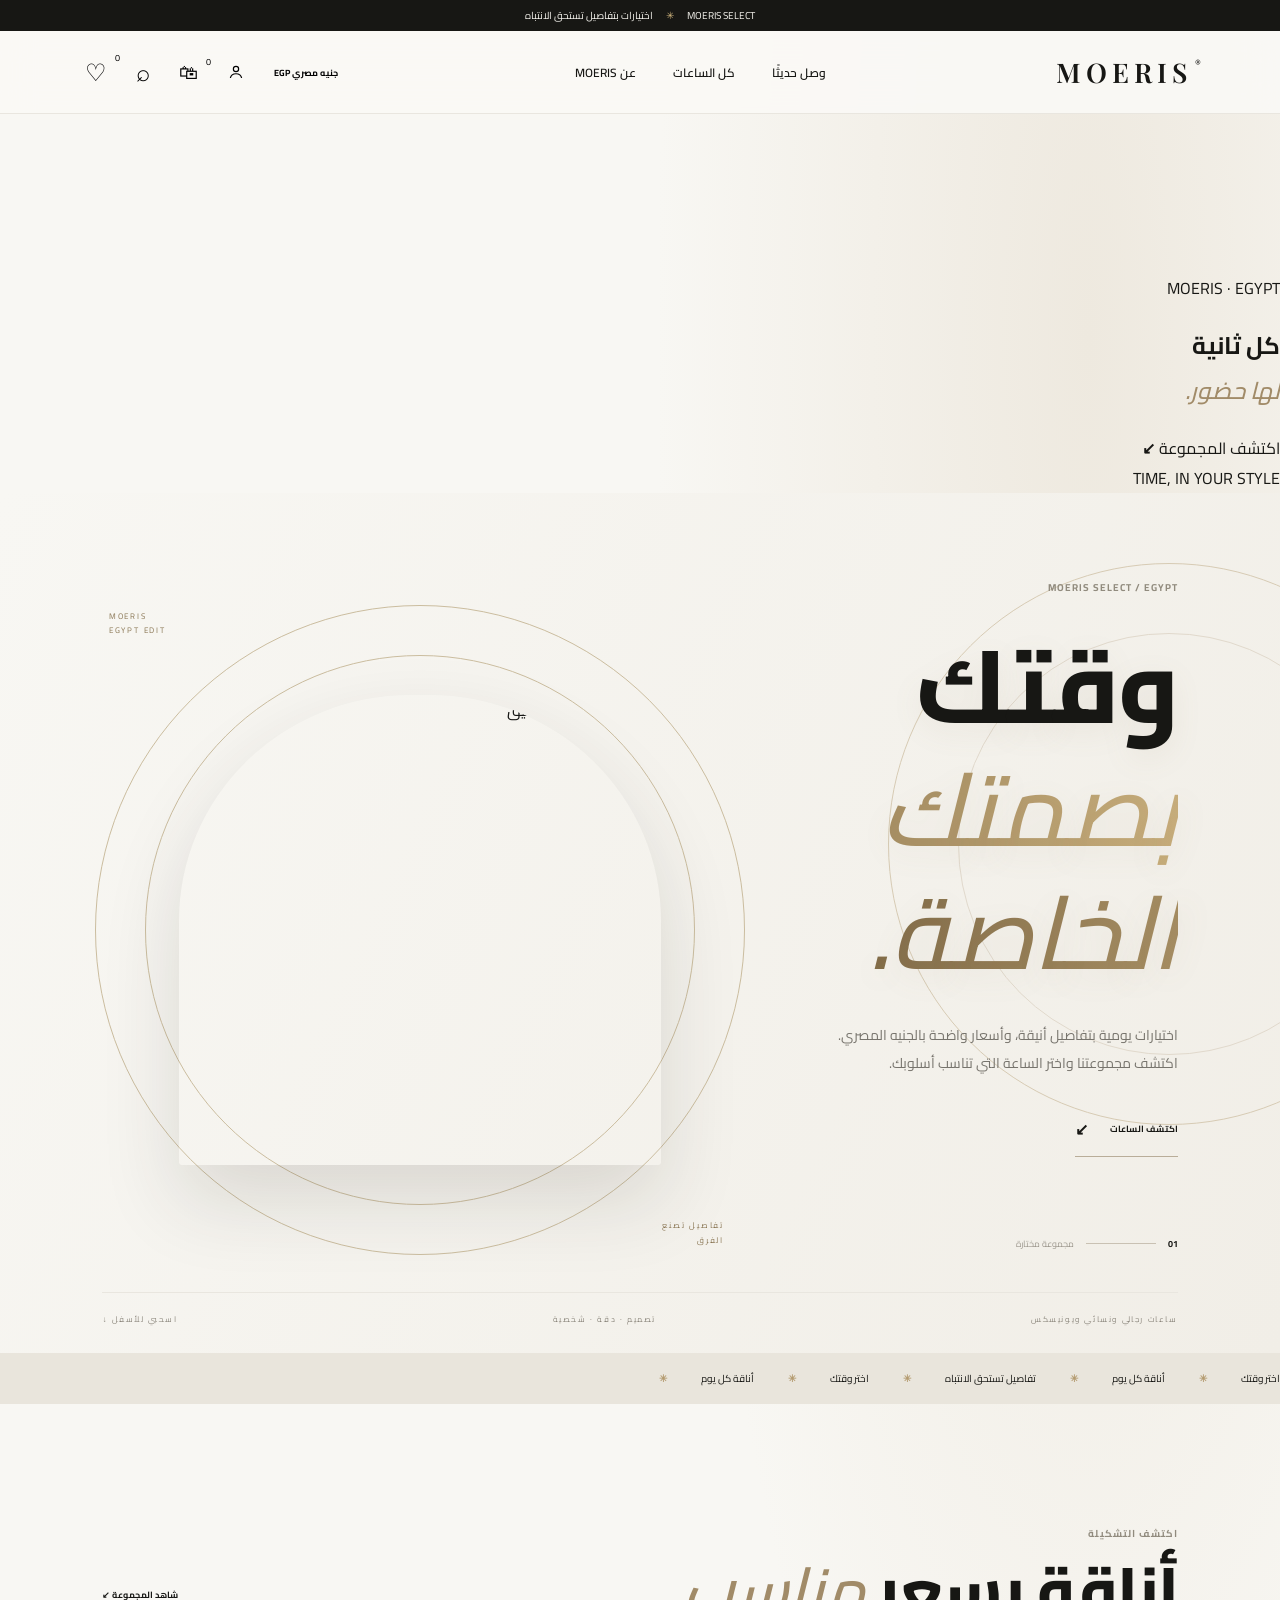
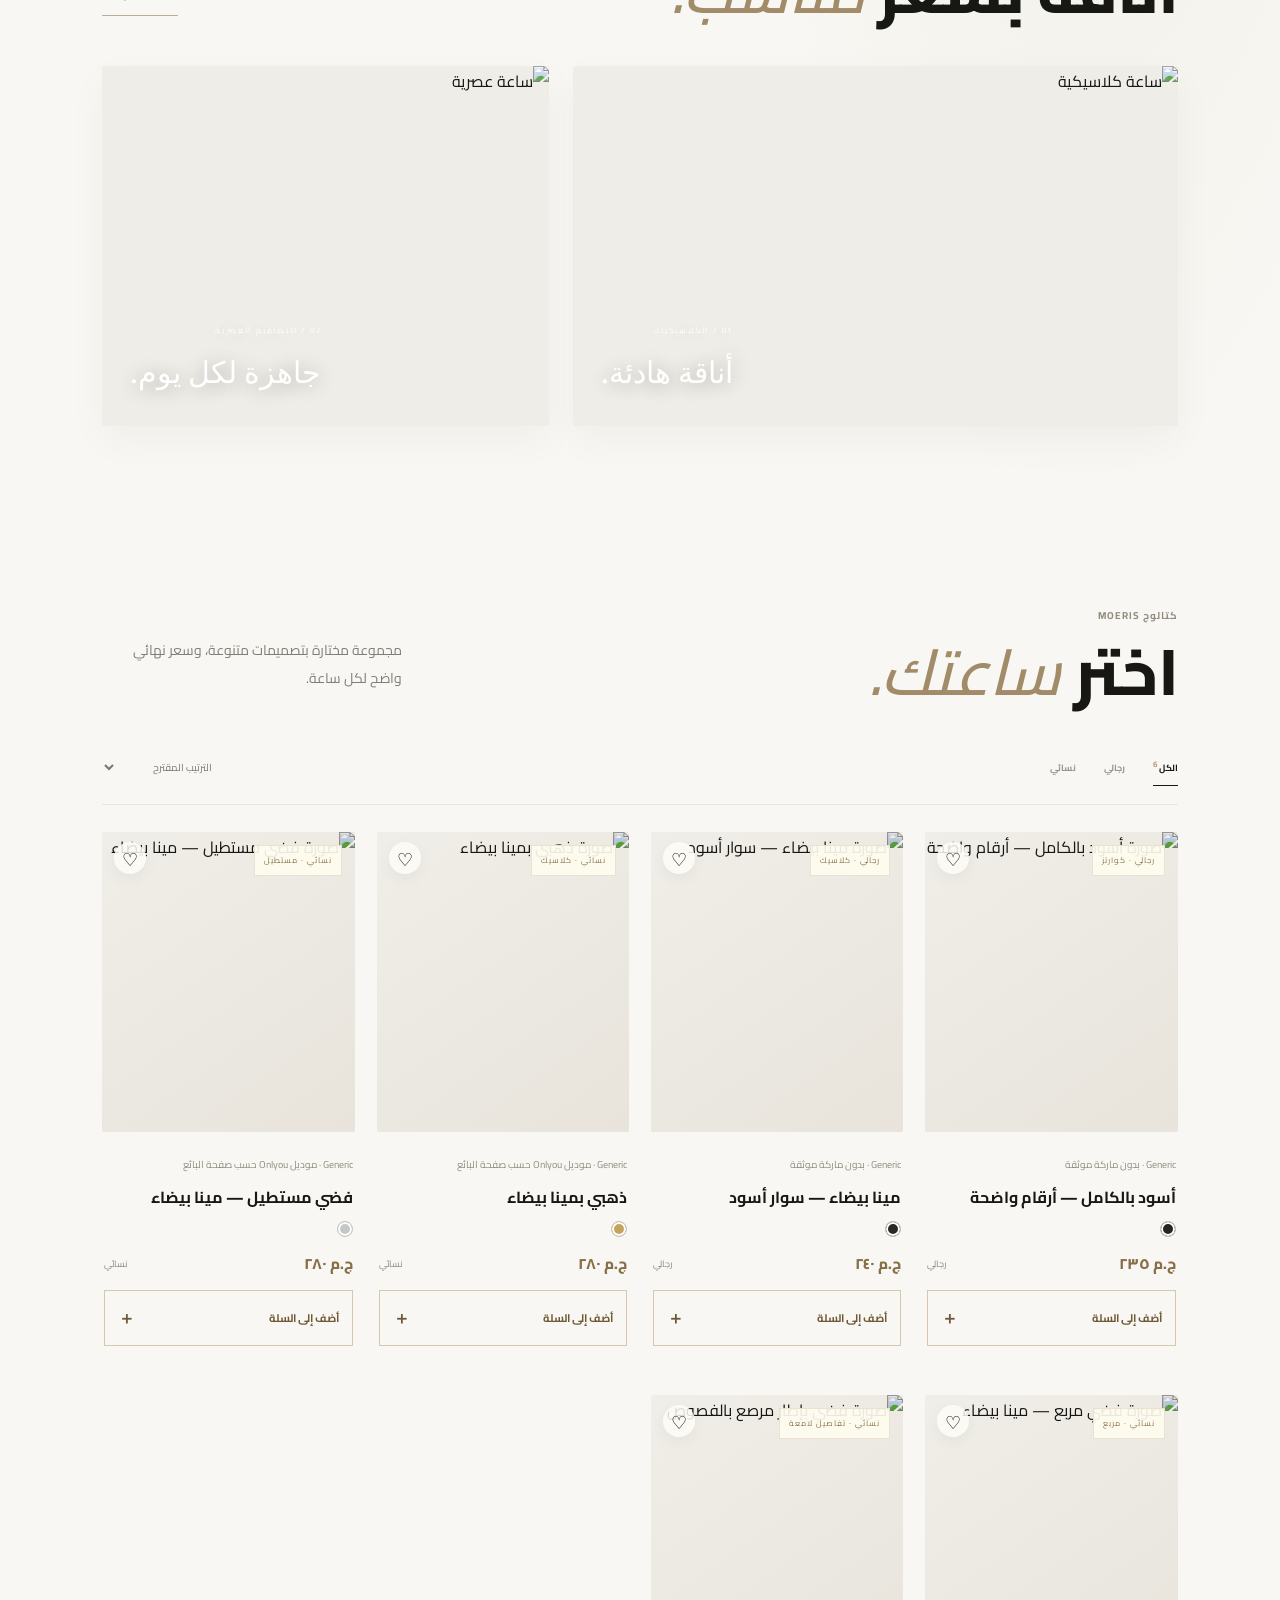
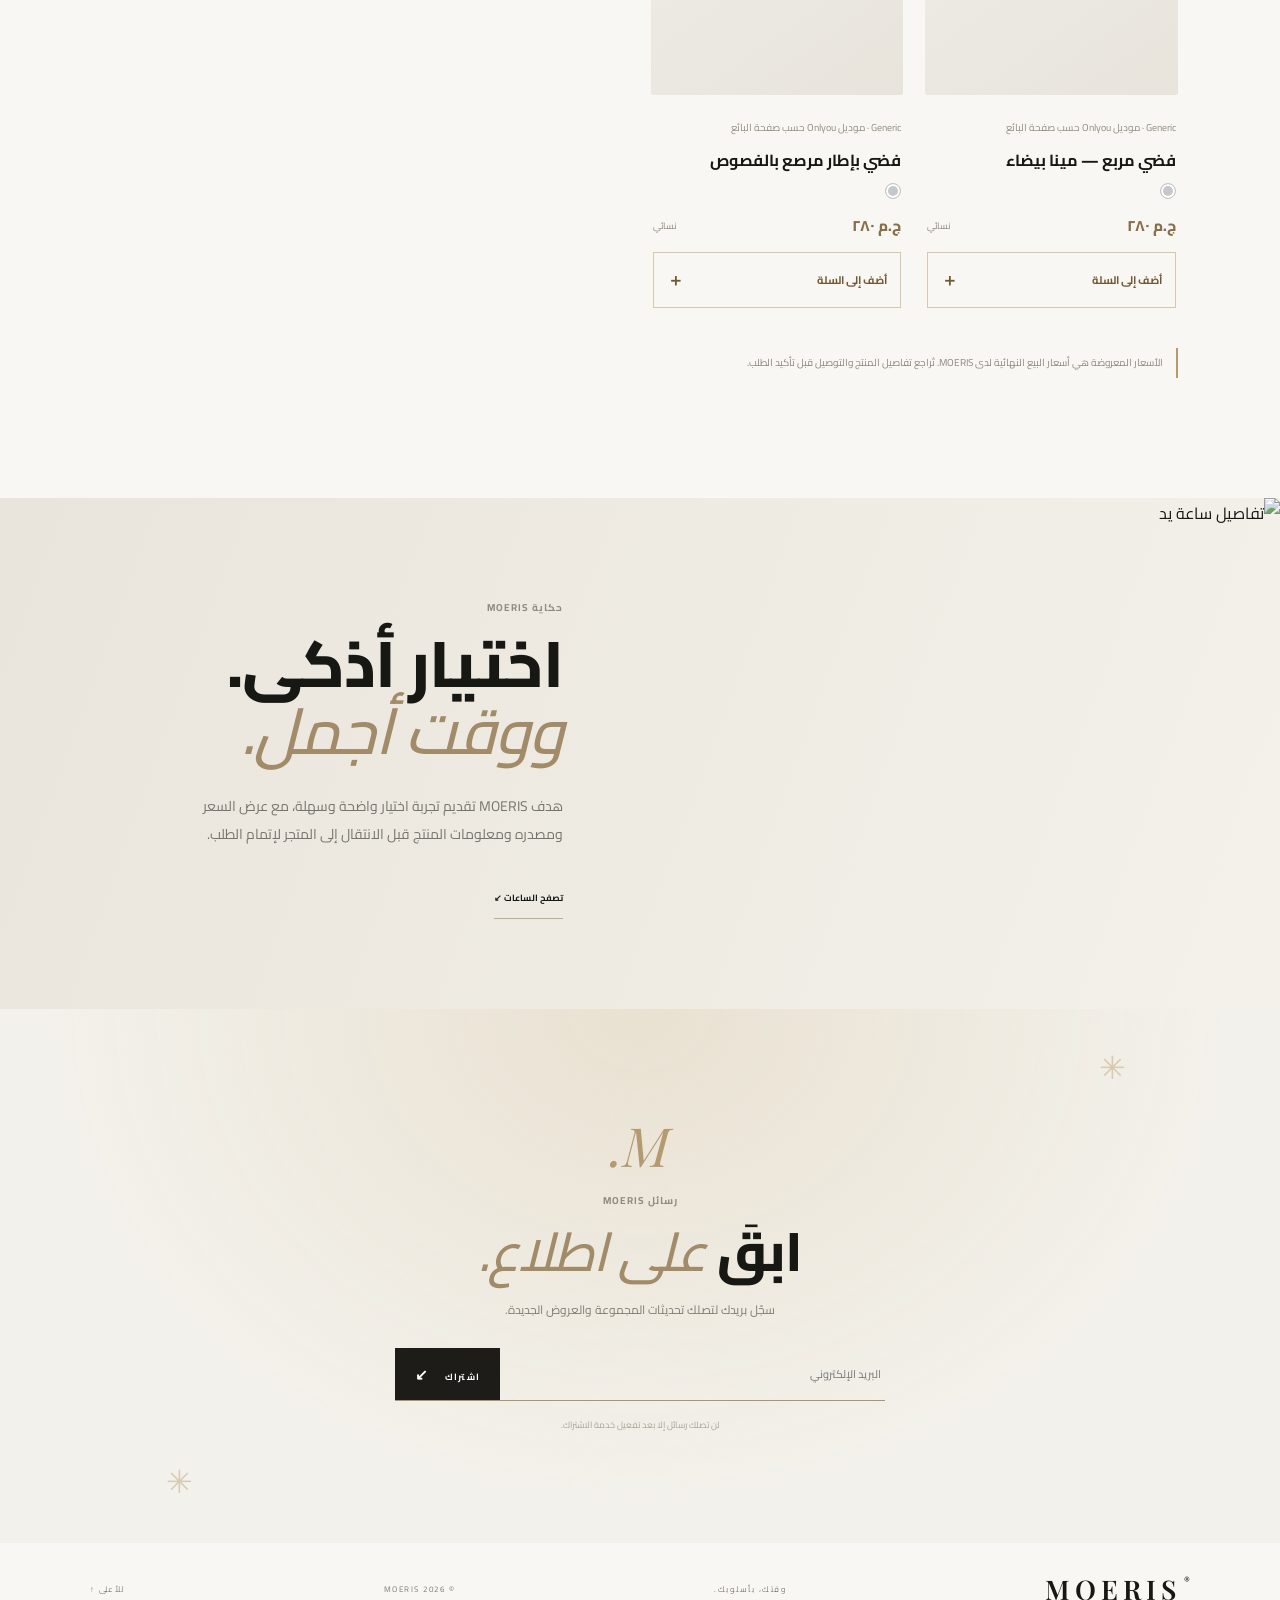
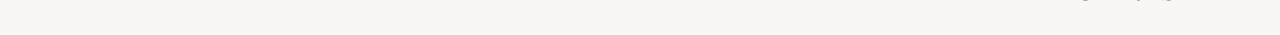
==== commit 5e3b7cc1: "Add MOERIS cinematic intro and customer-facing retail copy" ====
--- a/index.html
+++ b/index.html
@@ -1,14 +1,14 @@
 <!doctype html>
-<html lang="ar" dir="rtl"><head><meta charset="utf-8"><meta name="viewport" content="width=device-width,initial-scale=1"><meta name="theme-color" content="#faf9f6"><meta name="description" content="MOERIS — تشكيلة ساعات بتصميمات متنوعة وأسعار من 200 إلى 400 جنيه في السوق المصري."><title>MOERIS | وقتك، بأسلوبك</title><link rel="preconnect" href="https://fonts.googleapis.com"><link rel="preconnect" href="https://fonts.gstatic.com" crossorigin><link href="https://fonts.googleapis.com/css2?family=Cairo:wght@400;500;600;700;800&family=Playfair+Display:ital,wght@0,500;0,600;0,700;1,500&display=swap" rel="stylesheet"><link rel="stylesheet" href="css/style.css?v=20261112-5"></head>
-<body><div class="announcement">تشكيلة مختارة — من 200 إلى 400 جنيه <span>✳</span> اكتشف التشكيلة</div>
+<html lang="ar" dir="rtl"><head><meta charset="utf-8"><meta name="viewport" content="width=device-width,initial-scale=1"><meta name="theme-color" content="#faf9f6"><meta name="description" content="MOERIS — تشكيلة ساعات بتصميمات متنوعة وأسعار من 200 إلى 400 جنيه في السوق المصري."><title>MOERIS | وقتك، بأسلوبك</title><link rel="preconnect" href="https://fonts.googleapis.com"><link rel="preconnect" href="https://fonts.gstatic.com" crossorigin><link href="https://fonts.googleapis.com/css2?family=Cairo:wght@400;500;600;700;800&family=Playfair+Display:ital,wght@0,500;0,600;0,700;1,500&display=swap" rel="stylesheet"><link rel="stylesheet" href="css/style.css?v=20261112-6"></head>
+<body><div class="announcement">MOERIS SELECT <span>✳</span> اختيارات بتفاصيل تستحق الانتباه</div>
 <header class="header"><a class="logo" href="#">MOERIS<span>®</span></a><nav><a href="#new">وصل حديثًا</a><a href="#collection">كل الساعات</a><a href="#story">عن MOERIS</a></nav><div class="header-tools"><button class="currency" id="currencyBtn">جنيه مصري EGP</button><button class="round-btn" id="accountBtn" aria-label="حسابي"><svg viewBox="0 0 24 24" width="18" height="18" fill="none" stroke="currentColor" stroke-width="1.6"><circle cx="12" cy="8" r="3.5"/><path d="M4.5 20c.7-3.8 3.3-5.7 7.5-5.7s6.8 1.9 7.5 5.7"/></svg></button><button class="round-btn cart-trigger" id="cartBtn" aria-label="سلة الطلبات">🛍 <small id="cartCount">0</small></button><button class="round-btn" id="searchBtn" aria-label="بحث">⌕</button><button class="round-btn" id="favoritesBtn" aria-label="المفضلة">♡ <small id="favCount">0</small></button><button class="round-btn mobile-menu" id="menuBtn" aria-label="القائمة">☰</button></div></header>
 <div class="search-panel" id="searchPanel"><input id="searchInput" placeholder="ابحث عن الماركة أو شكل الساعة…"><button id="closeSearch">×</button></div>
-<main><section class="hero"><div class="hero-copy reveal"><p class="eyebrow">MOERIS SELECT / EGYPT</p><h1>وقتك<br><em>بصمتك الخاصة.</em></h1><p class="hero-text">اكتشف ساعات فعلية معروضة للبيع في مصر، بتصميمات كلاسيكية وعصرية وأسعار داخل حدود 200 إلى 400 جنيه. افتح صفحة البائع لمراجعة الصور والتوفر قبل الشراء.</p><a class="under-link" href="#collection">اكتشف الساعات <b>↙</b></a><div class="hero-count"><b>01</b><i></i><span>مجموعة مختارة</span></div></div><div class="hero-art"><div class="hero-ring ring-a"></div><div class="hero-ring ring-b"></div><img src="https://images.unsplash.com/photo-1523275335684-37898b6baf30?auto=format&fit=crop&w=1400&q=90" alt="ساعة يد بتصميم أنيق"><span class="hero-note">تفاصيل تصنع<br>الفرق</span><span class="hero-edition">MOERIS<br>EGYPT EDIT</span></div><div class="hero-foot"><span>ساعات رجالي ونسائي ويونيسكس</span><span>تصميم · دقة · شخصية</span><span>اسحبي للأسفل ↓</span></div></section>
+<main><section class="cinema-intro" aria-label="افتتاحية MOERIS"><video class="cinema-video" autoplay muted loop playsinline preload="metadata" poster="https://images.unsplash.com/photo-1523275335684-37898b6baf30?auto=format&fit=crop&w=1800&q=90"><source src="assets/moeris-intro.mp4" type="video/mp4"></video><div class="cinema-shade"></div><div class="cinema-copy"><span>MOERIS · EGYPT</span><h2>كل ثانية<br><em>لها حضور.</em></h2><a href="#collection">اكتشف المجموعة <b>↙</b></a></div><span class="cinema-caption">TIME, IN YOUR STYLE</span></section><section class="hero"><div class="hero-copy reveal"><p class="eyebrow">MOERIS SELECT / EGYPT</p><h1>وقتك<br><em>بصمتك الخاصة.</em></h1><p class="hero-text">اختيارات يومية بتفاصيل أنيقة، وأسعار واضحة بالجنيه المصري. اكتشف مجموعتنا واختر الساعة التي تناسب أسلوبك.</p><a class="under-link" href="#collection">اكتشف الساعات <b>↙</b></a><div class="hero-count"><b>01</b><i></i><span>مجموعة مختارة</span></div></div><div class="hero-art"><div class="hero-ring ring-a"></div><div class="hero-ring ring-b"></div><img src="https://images.unsplash.com/photo-1523275335684-37898b6baf30?auto=format&fit=crop&w=1400&q=90" alt="ساعة يد بتصميم أنيق"><span class="hero-note">تفاصيل تصنع<br>الفرق</span><span class="hero-edition">MOERIS<br>EGYPT EDIT</span></div><div class="hero-foot"><span>ساعات رجالي ونسائي ويونيسكس</span><span>تصميم · دقة · شخصية</span><span>اسحبي للأسفل ↓</span></div></section>
 <div class="ticker"><div>اختر وقتك <b>✳</b> أناقة كل يوم <b>✳</b> تفاصيل تستحق الانتباه <b>✳</b> اختر وقتك <b>✳</b> أناقة كل يوم <b>✳</b></div></div>
 <section class="section" id="new"><div class="section-top reveal"><div><p class="eyebrow">اكتشف التشكيلة</p><h2>أناقة بسعر <em>مناسب.</em></h2></div><a class="under-link" href="#collection">شاهد المجموعة ↙</a></div><div class="feature-grid"><article class="feature-card reveal"><img src="https://images.unsplash.com/photo-1524805444758-089113d48a6d?auto=format&fit=crop&w=1000&q=85" alt="ساعة كلاسيكية"><div><span>01 / الكلاسيكيات</span><h3>أناقة هادئة.</h3></div></article><article class="feature-card reveal"><img src="https://images.unsplash.com/photo-1508685096489-7aacd43bd3b1?auto=format&fit=crop&w=1000&q=85" alt="ساعة عصرية"><div><span>02 / التصاميم العصرية</span><h3>جاهزة لكل يوم.</h3></div></article></div></section>
-<section class="section collection" id="collection"><div class="section-top reveal"><div><p class="eyebrow">كتالوج MOERIS</p><h2>اختر <em>ساعتك.</em></h2></div><p class="section-desc">موديلات فعلية بروابط مباشرة إلى صفحات البيع في جوميا مصر. أغلب الخيارات في هذه الميزانية مصنفة Generic أو موديل Onlyou لدى البائع، وليست ساعات أصلية من الماركات العالمية المشهورة.</p></div><div class="filters"><div class="filter-tabs" id="filterTabs"><button class="active" data-filter="All">الكل <sup id="productCount">06</sup></button><button data-filter="Men">رجالي</button><button data-filter="Women">نسائي</button></div><select id="sortSelect" aria-label="ترتيب الساعات"><option value="featured">الترتيب المقترح</option><option value="low">السعر: من الأقل للأعلى</option><option value="high">السعر: من الأعلى للأقل</option><option value="az">الماركة: أ–ي</option></select></div><div class="product-grid" id="productGrid"></div><div class="empty-state" id="emptyState" hidden>لا توجد نتائج مطابقة. جرّب كلمة بحث أخرى.</div><p class="catalog-note">تنبيه: الأسعار رُصدت من صفحات المنتجات وقد تتغير. معظم هذه الاختيارات Generic أو موديل Onlyou كما يصفها البائع، ولا ندّعي أنها ماركات عالمية أصلية. صور المعرض من صفحات المنتجات، وبعضها يعرض الساعة على المعصم. راجع المخزون والتقييمات وسياسة الاستبدال لدى البائع قبل الشراء. MOERIS منصة عرض مستقلة ولا تستلم المدفوعات.</p></section>
+<section class="section collection" id="collection"><div class="section-top reveal"><div><p class="eyebrow">كتالوج MOERIS</p><h2>اختر <em>ساعتك.</em></h2></div><p class="section-desc">مجموعة مختارة بتصميمات متنوعة، وسعر نهائي واضح لكل ساعة.</p></div><div class="filters"><div class="filter-tabs" id="filterTabs"><button class="active" data-filter="All">الكل <sup id="productCount">06</sup></button><button data-filter="Men">رجالي</button><button data-filter="Women">نسائي</button></div><select id="sortSelect" aria-label="ترتيب الساعات"><option value="featured">الترتيب المقترح</option><option value="low">السعر: من الأقل للأعلى</option><option value="high">السعر: من الأعلى للأقل</option><option value="az">الماركة: أ–ي</option></select></div><div class="product-grid" id="productGrid"></div><div class="empty-state" id="emptyState" hidden>لا توجد نتائج مطابقة. جرّب كلمة بحث أخرى.</div><p class="catalog-note">الأسعار المعروضة هي أسعار البيع النهائية لدى MOERIS. تُراجع تفاصيل المنتج والتوصيل قبل تأكيد الطلب.</p></section>
 <section class="manifesto" id="story"><div class="manifesto-image"><img src="https://images.unsplash.com/photo-1547996160-81dfa63595aa?auto=format&fit=crop&w=1400&q=85" alt="تفاصيل ساعة يد"></div><div class="manifesto-copy reveal"><p class="eyebrow">حكاية MOERIS</p><h2>اختيار أذكى.<br><em>ووقت أجمل.</em></h2><p>هدف MOERIS تقديم تجربة اختيار واضحة وسهلة، مع عرض السعر ومصدره ومعلومات المنتج قبل الانتقال إلى المتجر لإتمام الطلب.</p><a class="under-link" href="#collection">تصفح الساعات ↙</a></div></section>
 <section class="newsletter"><div class="newsletter-mark">M.</div><p class="eyebrow">رسائل MOERIS</p><h2>ابقَ <em>على اطلاع.</em></h2><p>سجّل بريدك لتصلك تحديثات المجموعة والعروض الجديدة.</p><form id="newsletterForm"><input id="emailInput" type="email" placeholder="البريد الإلكتروني" required aria-label="البريد الإلكتروني"><button type="submit">اشتراك <span>↙</span></button></form><small id="newsletterStatus">لن تصلك رسائل إلا بعد تفعيل خدمة الاشتراك.</small></section></main>
 <footer><a class="logo" href="#">MOERIS<span>®</span></a><span>وقتك، بأسلوبك.</span><span>© <span id="year"></span> MOERIS</span><a href="#">للأعلى ↑</a></footer>
 <div class="modal" id="productModal" aria-hidden="true"><div class="modal-backdrop" data-close></div><div class="modal-card"><button class="modal-close" data-close aria-label="إغلاق">×</button><div class="modal-gallery"><p class="gallery-caption">صور المنتج والألوان المتاحة من البائع</p><div class="main-photo"><img id="modalImage" src="" alt=""><button class="gallery-arrow gallery-prev" type="button" data-gallery-step="-1" aria-label="الصورة السابقة">‹</button><button class="gallery-arrow gallery-next" type="button" data-gallery-step="1" aria-label="الصورة التالية">›</button><span class="photo-counter" id="photoCounter">01 / 01</span></div><div class="thumbs" id="thumbs"></div></div><div class="modal-info"><p class="eyebrow" id="modalBrand">الماركة</p><h2 id="modalName">اسم الساعة</h2><p class="modal-price" id="modalPrice"></p><p class="modal-description" id="modalDescription"></p><div class="detail-line"><span>الخامة</span><b id="modalCase"></b></div><div class="detail-line"><span>الحركة</span><b id="modalMovement"></b></div><div class="detail-line"><span>مقاومة الماء</span><b id="modalWater"></b></div><div class="color-label">اللون / الإصدار <span id="colorName"></span></div><div class="swatches" id="swatches"></div><a class="retailer-link" id="retailerLink" href="#" target="_blank" rel="noopener">راجع السعر والتوفر لدى المتجر ↗</a><button class="modal-add-cart" id="modalAddCart" type="button">أضف الاختيار إلى السلة <span>＋</span></button><button class="favorite-wide" id="modalFavorite">♡ أضف للمفضلة</button><p class="modal-disclaimer" id="modalSource"></p></div></div></div>
-<div class="order-drawer" id="orderDrawer" aria-hidden="true"><div class="order-backdrop" data-order-close></div><section class="order-panel"><button class="order-close" data-order-close aria-label="إغلاق">×</button><p class="eyebrow">MOERIS CHECKOUT</p><h2>سلة <em>الاختيار.</em></h2><div id="cartItems" class="cart-items"></div><div class="cart-total"><span>الإجمالي التقديري</span><strong id="cartTotal">0 ج.م</strong></div><p class="order-hint">أضف المنتجات إلى السلة، ثم أرسل طلبك. تأكيد السعر والتوصيل يتم مع المتجر.</p><form id="orderForm"><button class="checkout-btn" type="submit">كيف أكمل الشراء؟ ↗</button></form><p id="orderStatus" class="order-status">تُحفظ السلة على هذا الجهاز. افتح رابط البائع بجوار كل منتج لإتمام الشراء مباشرةً، والتأكد من السعر والتوفر والتوصيل.</p></section></div><div class="account-drawer" id="accountDrawer" aria-hidden="true"><div class="account-backdrop" data-account-close></div><section class="account-panel"><button class="account-close" data-account-close aria-label="إغلاق">×</button><p class="eyebrow">MOERIS ACCOUNT</p><h2>حساب <em>MOERIS.</em></h2><p class="account-intro">احفظ بياناتك على هذا الجهاز لتسهيل استخدامها لاحقًا. لا يوجد تسجيل دخول بخادم في هذه النسخة.</p><form id="accountForm"><label>الاسم<input id="profileName" name="name" autocomplete="name" placeholder="الاسم"></label><label>رقم الهاتف<input id="profilePhone" name="phone" type="tel" autocomplete="tel" placeholder="01xxxxxxxxx"></label><button class="checkout-btn" type="submit">حفظ بيانات الحساب</button></form><p id="accountStatus" class="order-status">بيانات الحساب محفوظة محليًا في المتصفح فقط.</p></section></div><div class="toast" id="toast" role="status"></div><script src="js/products.js?v=20261112-5"></script><script src="js/config.js?v=20261112-5"></script><script src="js/app.js?v=20261112-5"></script></body></html>+<div class="order-drawer" id="orderDrawer" aria-hidden="true"><div class="order-backdrop" data-order-close></div><section class="order-panel"><button class="order-close" data-order-close aria-label="إغلاق">×</button><p class="eyebrow">MOERIS CHECKOUT</p><h2>سلة <em>الاختيار.</em></h2><div id="cartItems" class="cart-items"></div><div class="cart-total"><span>الإجمالي التقديري</span><strong id="cartTotal">0 ج.م</strong></div><p class="order-hint">الأسعار المعروضة هي أسعار البيع النهائية. سيتم تفعيل استقبال الطلبات والتوصيل عند ربط وسيلة التواصل الخاصة بالمتجر.</p><form id="orderForm"><button class="checkout-btn" type="submit">كيف أكمل الشراء؟ ↗</button></form><p id="orderStatus" class="order-status">تُحفظ السلة على هذا الجهاز. السعر المعروض هو سعر البيع النهائي لدى MOERIS.</p></section></div><div class="account-drawer" id="accountDrawer" aria-hidden="true"><div class="account-backdrop" data-account-close></div><section class="account-panel"><button class="account-close" data-account-close aria-label="إغلاق">×</button><p class="eyebrow">MOERIS ACCOUNT</p><h2>حساب <em>MOERIS.</em></h2><p class="account-intro">احفظ بياناتك على هذا الجهاز لتسهيل استخدامها لاحقًا. لا يوجد تسجيل دخول بخادم في هذه النسخة.</p><form id="accountForm"><label>الاسم<input id="profileName" name="name" autocomplete="name" placeholder="الاسم"></label><label>رقم الهاتف<input id="profilePhone" name="phone" type="tel" autocomplete="tel" placeholder="01xxxxxxxxx"></label><button class="checkout-btn" type="submit">حفظ بيانات الحساب</button></form><p id="accountStatus" class="order-status">بيانات الحساب محفوظة محليًا في المتصفح فقط.</p></section></div><div class="toast" id="toast" role="status"></div><script src="js/products.js?v=20261112-6"></script><script src="js/config.js?v=20261112-6"></script><script src="js/app.js?v=20261112-6"></script></body></html>
--- a/css/style.css
+++ b/css/style.css
@@ -125,3 +125,5 @@
 @keyframes heroWatchFloat{0%,100%{transform:translateY(0) rotate(-1deg)}50%{transform:translateY(-12px) rotate(1deg)}}
 @media(max-width:620px){.account-panel{padding:58px 22px 24px}.cart-item{grid-template-columns:58px minmax(0,1fr) auto}.product-card:hover{transform:none}}
 @media(prefers-reduced-motion:reduce){.hero-art img{animation:none}.product-card,.product-visual img{transition:none}}
+
+.product-source{display:block;color:#958a78;font-size:9px;letter-spacing:.15px;margin-top:5px}
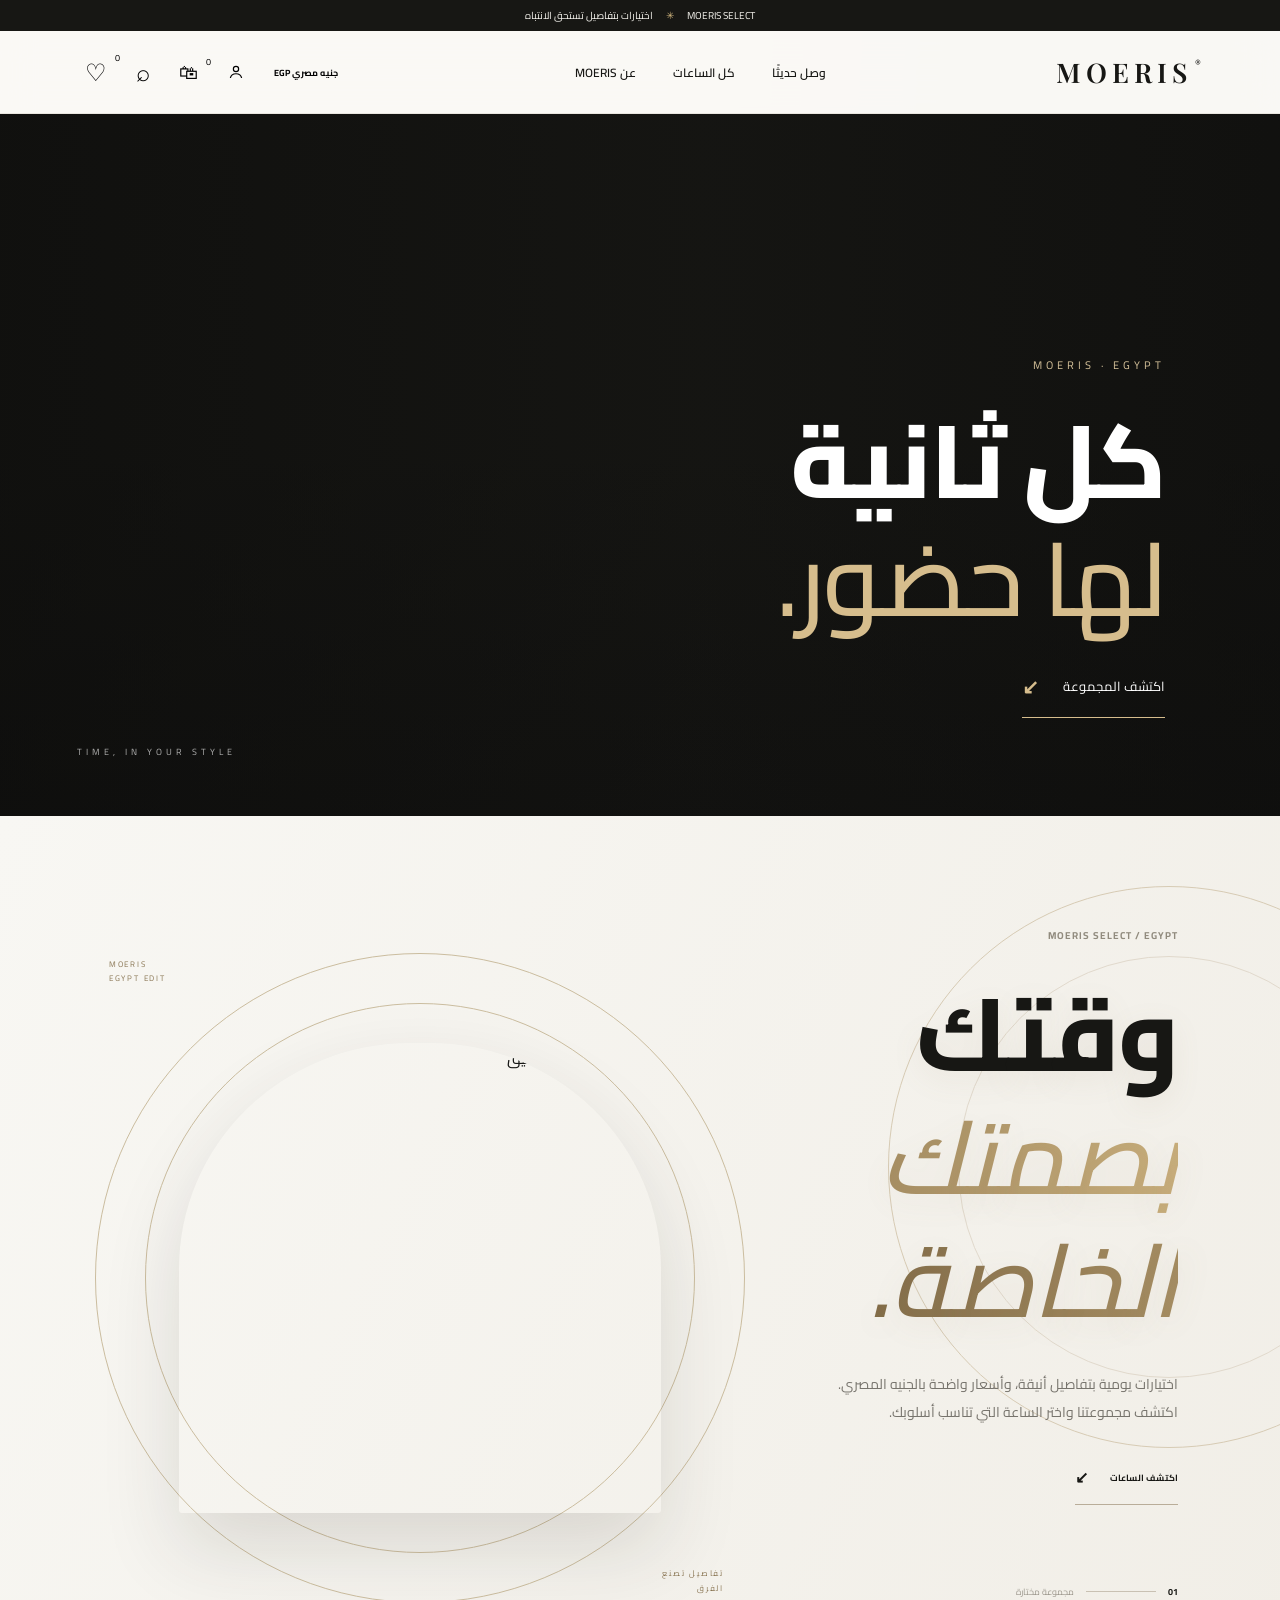
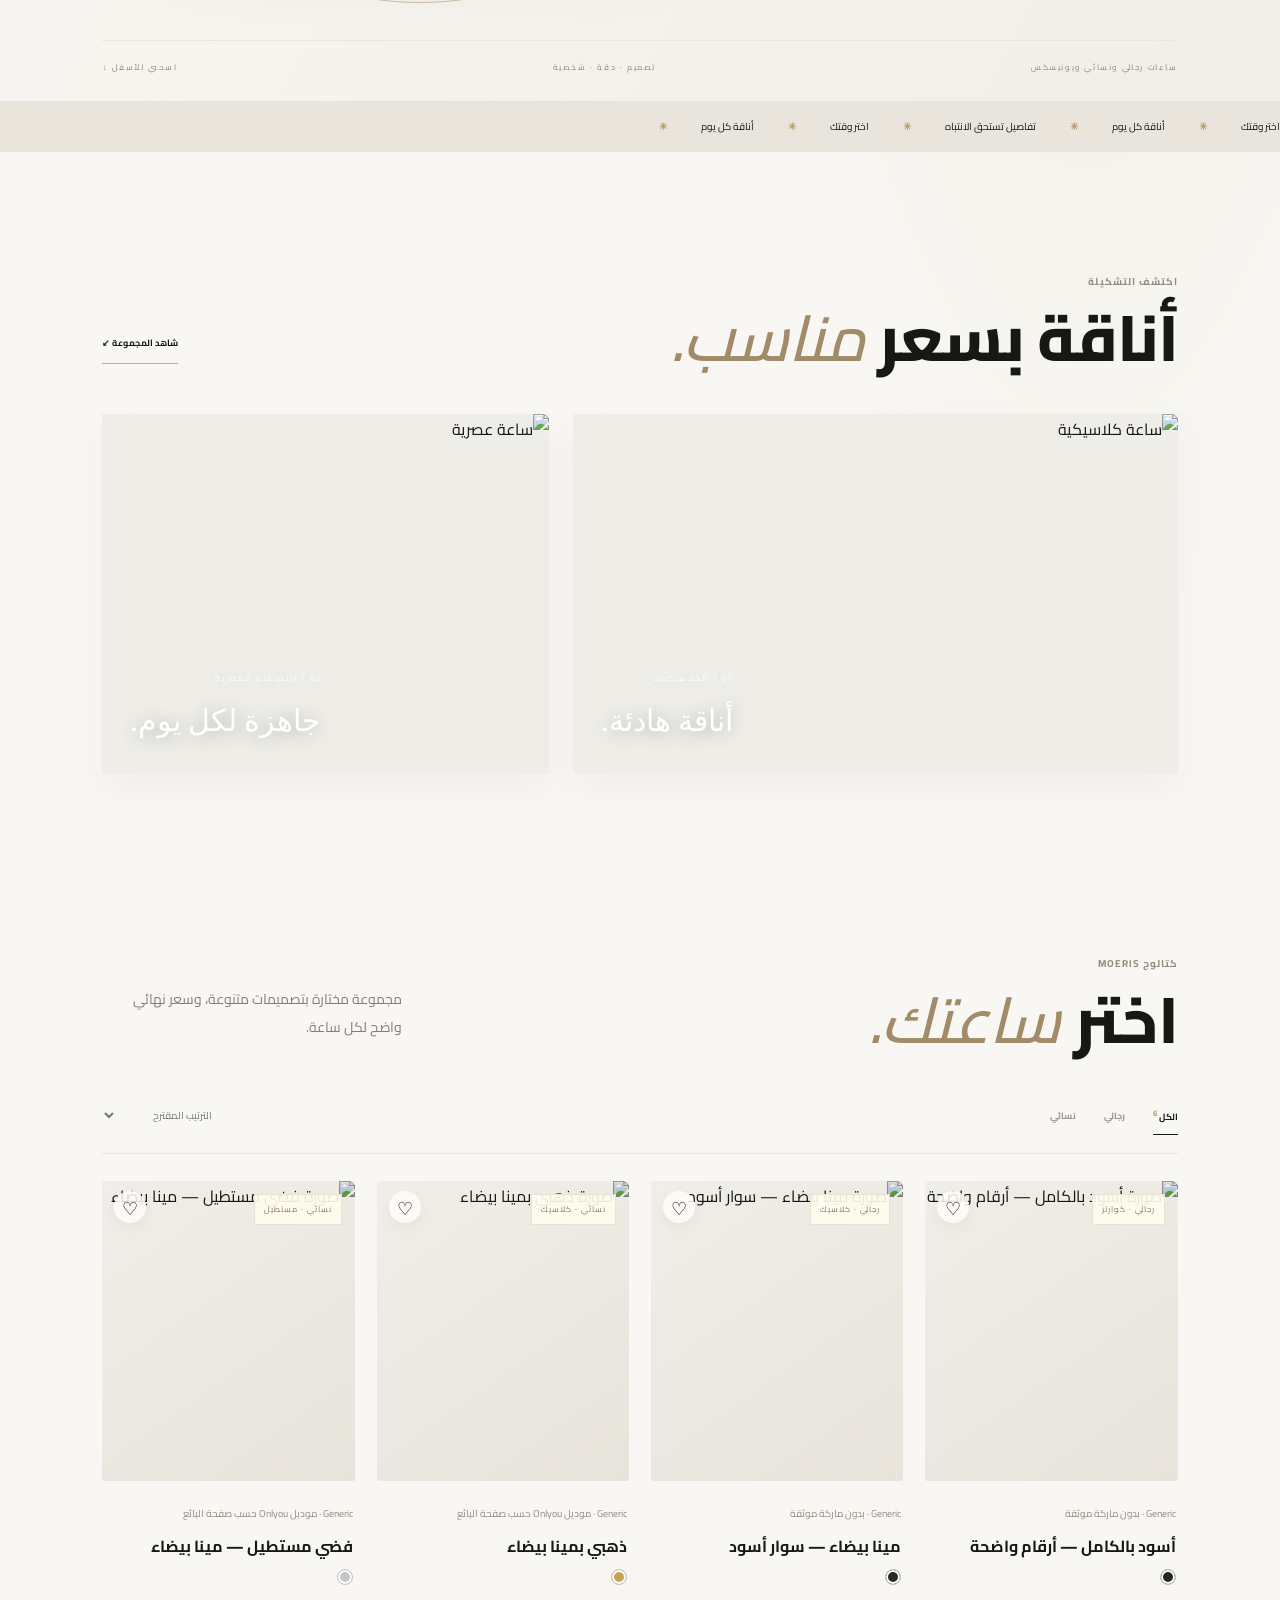
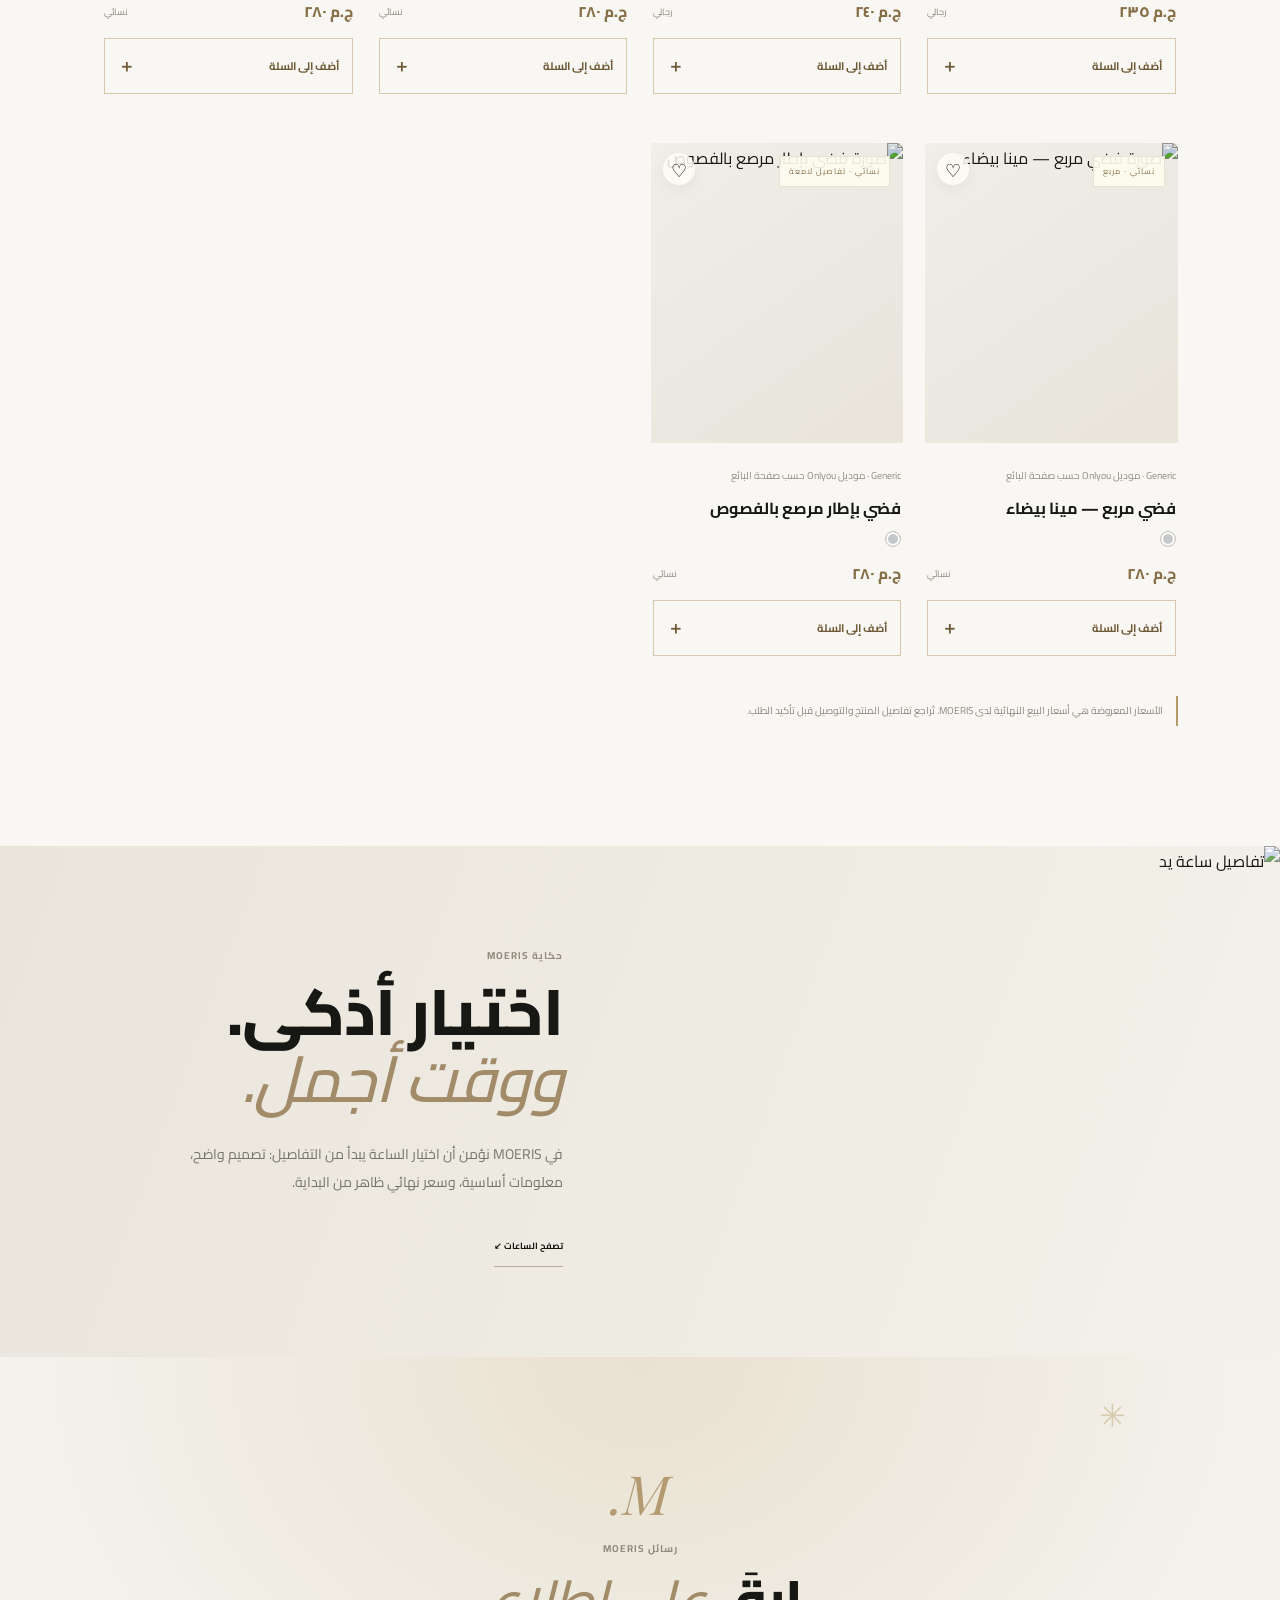
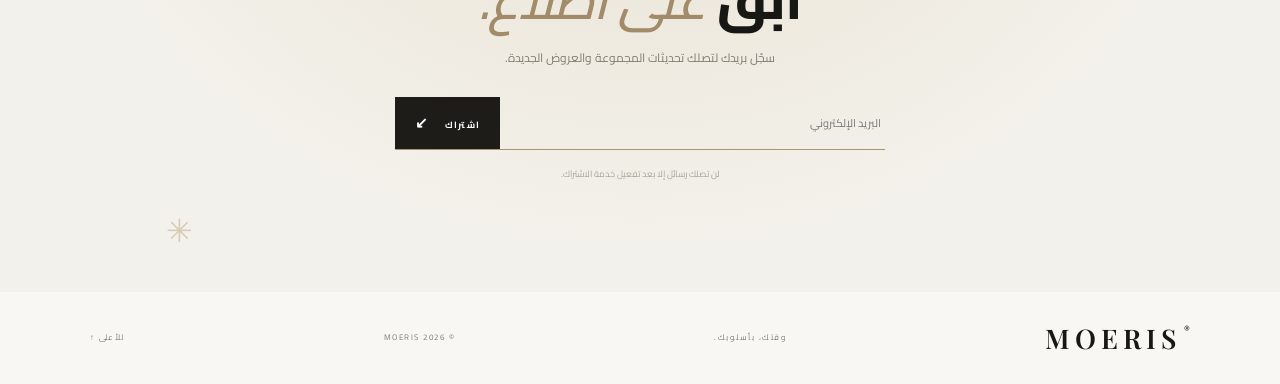
==== commit b3d8cf14: "Polish MOERIS story and enable order summary copy" ====
--- a/index.html
+++ b/index.html
@@ -1,5 +1,5 @@
 <!doctype html>
-<html lang="ar" dir="rtl"><head><meta charset="utf-8"><meta name="viewport" content="width=device-width,initial-scale=1"><meta name="theme-color" content="#faf9f6"><meta name="description" content="MOERIS — تشكيلة ساعات بتصميمات متنوعة وأسعار من 200 إلى 400 جنيه في السوق المصري."><title>MOERIS | وقتك، بأسلوبك</title><link rel="preconnect" href="https://fonts.googleapis.com"><link rel="preconnect" href="https://fonts.gstatic.com" crossorigin><link href="https://fonts.googleapis.com/css2?family=Cairo:wght@400;500;600;700;800&family=Playfair+Display:ital,wght@0,500;0,600;0,700;1,500&display=swap" rel="stylesheet"><link rel="stylesheet" href="css/style.css?v=20261112-6"></head>
+<html lang="ar" dir="rtl"><head><meta charset="utf-8"><meta name="viewport" content="width=device-width,initial-scale=1"><meta name="theme-color" content="#faf9f6"><meta name="description" content="MOERIS — تشكيلة ساعات بتصميمات متنوعة وتجربة تسوق عربية بسيطة وسلسة."><title>MOERIS | وقتك، بأسلوبك</title><link rel="preconnect" href="https://fonts.googleapis.com"><link rel="preconnect" href="https://fonts.gstatic.com" crossorigin><link href="https://fonts.googleapis.com/css2?family=Cairo:wght@400;500;600;700;800&family=Playfair+Display:ital,wght@0,500;0,600;0,700;1,500&display=swap" rel="stylesheet"><link rel="stylesheet" href="css/style.css?v=20261112-7"></head>
 <body><div class="announcement">MOERIS SELECT <span>✳</span> اختيارات بتفاصيل تستحق الانتباه</div>
 <header class="header"><a class="logo" href="#">MOERIS<span>®</span></a><nav><a href="#new">وصل حديثًا</a><a href="#collection">كل الساعات</a><a href="#story">عن MOERIS</a></nav><div class="header-tools"><button class="currency" id="currencyBtn">جنيه مصري EGP</button><button class="round-btn" id="accountBtn" aria-label="حسابي"><svg viewBox="0 0 24 24" width="18" height="18" fill="none" stroke="currentColor" stroke-width="1.6"><circle cx="12" cy="8" r="3.5"/><path d="M4.5 20c.7-3.8 3.3-5.7 7.5-5.7s6.8 1.9 7.5 5.7"/></svg></button><button class="round-btn cart-trigger" id="cartBtn" aria-label="سلة الطلبات">🛍 <small id="cartCount">0</small></button><button class="round-btn" id="searchBtn" aria-label="بحث">⌕</button><button class="round-btn" id="favoritesBtn" aria-label="المفضلة">♡ <small id="favCount">0</small></button><button class="round-btn mobile-menu" id="menuBtn" aria-label="القائمة">☰</button></div></header>
 <div class="search-panel" id="searchPanel"><input id="searchInput" placeholder="ابحث عن الماركة أو شكل الساعة…"><button id="closeSearch">×</button></div>
@@ -7,8 +7,8 @@
 <div class="ticker"><div>اختر وقتك <b>✳</b> أناقة كل يوم <b>✳</b> تفاصيل تستحق الانتباه <b>✳</b> اختر وقتك <b>✳</b> أناقة كل يوم <b>✳</b></div></div>
 <section class="section" id="new"><div class="section-top reveal"><div><p class="eyebrow">اكتشف التشكيلة</p><h2>أناقة بسعر <em>مناسب.</em></h2></div><a class="under-link" href="#collection">شاهد المجموعة ↙</a></div><div class="feature-grid"><article class="feature-card reveal"><img src="https://images.unsplash.com/photo-1524805444758-089113d48a6d?auto=format&fit=crop&w=1000&q=85" alt="ساعة كلاسيكية"><div><span>01 / الكلاسيكيات</span><h3>أناقة هادئة.</h3></div></article><article class="feature-card reveal"><img src="https://images.unsplash.com/photo-1508685096489-7aacd43bd3b1?auto=format&fit=crop&w=1000&q=85" alt="ساعة عصرية"><div><span>02 / التصاميم العصرية</span><h3>جاهزة لكل يوم.</h3></div></article></div></section>
 <section class="section collection" id="collection"><div class="section-top reveal"><div><p class="eyebrow">كتالوج MOERIS</p><h2>اختر <em>ساعتك.</em></h2></div><p class="section-desc">مجموعة مختارة بتصميمات متنوعة، وسعر نهائي واضح لكل ساعة.</p></div><div class="filters"><div class="filter-tabs" id="filterTabs"><button class="active" data-filter="All">الكل <sup id="productCount">06</sup></button><button data-filter="Men">رجالي</button><button data-filter="Women">نسائي</button></div><select id="sortSelect" aria-label="ترتيب الساعات"><option value="featured">الترتيب المقترح</option><option value="low">السعر: من الأقل للأعلى</option><option value="high">السعر: من الأعلى للأقل</option><option value="az">الماركة: أ–ي</option></select></div><div class="product-grid" id="productGrid"></div><div class="empty-state" id="emptyState" hidden>لا توجد نتائج مطابقة. جرّب كلمة بحث أخرى.</div><p class="catalog-note">الأسعار المعروضة هي أسعار البيع النهائية لدى MOERIS. تُراجع تفاصيل المنتج والتوصيل قبل تأكيد الطلب.</p></section>
-<section class="manifesto" id="story"><div class="manifesto-image"><img src="https://images.unsplash.com/photo-1547996160-81dfa63595aa?auto=format&fit=crop&w=1400&q=85" alt="تفاصيل ساعة يد"></div><div class="manifesto-copy reveal"><p class="eyebrow">حكاية MOERIS</p><h2>اختيار أذكى.<br><em>ووقت أجمل.</em></h2><p>هدف MOERIS تقديم تجربة اختيار واضحة وسهلة، مع عرض السعر ومصدره ومعلومات المنتج قبل الانتقال إلى المتجر لإتمام الطلب.</p><a class="under-link" href="#collection">تصفح الساعات ↙</a></div></section>
+<section class="manifesto" id="story"><div class="manifesto-image"><img src="https://images.unsplash.com/photo-1547996160-81dfa63595aa?auto=format&fit=crop&w=1400&q=85" alt="تفاصيل ساعة يد"></div><div class="manifesto-copy reveal"><p class="eyebrow">حكاية MOERIS</p><h2>اختيار أذكى.<br><em>ووقت أجمل.</em></h2><p>في MOERIS نؤمن أن اختيار الساعة يبدأ من التفاصيل: تصميم واضح، معلومات أساسية، وسعر نهائي ظاهر من البداية.</p><a class="under-link" href="#collection">تصفح الساعات ↙</a></div></section>
 <section class="newsletter"><div class="newsletter-mark">M.</div><p class="eyebrow">رسائل MOERIS</p><h2>ابقَ <em>على اطلاع.</em></h2><p>سجّل بريدك لتصلك تحديثات المجموعة والعروض الجديدة.</p><form id="newsletterForm"><input id="emailInput" type="email" placeholder="البريد الإلكتروني" required aria-label="البريد الإلكتروني"><button type="submit">اشتراك <span>↙</span></button></form><small id="newsletterStatus">لن تصلك رسائل إلا بعد تفعيل خدمة الاشتراك.</small></section></main>
 <footer><a class="logo" href="#">MOERIS<span>®</span></a><span>وقتك، بأسلوبك.</span><span>© <span id="year"></span> MOERIS</span><a href="#">للأعلى ↑</a></footer>
 <div class="modal" id="productModal" aria-hidden="true"><div class="modal-backdrop" data-close></div><div class="modal-card"><button class="modal-close" data-close aria-label="إغلاق">×</button><div class="modal-gallery"><p class="gallery-caption">صور المنتج والألوان المتاحة من البائع</p><div class="main-photo"><img id="modalImage" src="" alt=""><button class="gallery-arrow gallery-prev" type="button" data-gallery-step="-1" aria-label="الصورة السابقة">‹</button><button class="gallery-arrow gallery-next" type="button" data-gallery-step="1" aria-label="الصورة التالية">›</button><span class="photo-counter" id="photoCounter">01 / 01</span></div><div class="thumbs" id="thumbs"></div></div><div class="modal-info"><p class="eyebrow" id="modalBrand">الماركة</p><h2 id="modalName">اسم الساعة</h2><p class="modal-price" id="modalPrice"></p><p class="modal-description" id="modalDescription"></p><div class="detail-line"><span>الخامة</span><b id="modalCase"></b></div><div class="detail-line"><span>الحركة</span><b id="modalMovement"></b></div><div class="detail-line"><span>مقاومة الماء</span><b id="modalWater"></b></div><div class="color-label">اللون / الإصدار <span id="colorName"></span></div><div class="swatches" id="swatches"></div><a class="retailer-link" id="retailerLink" href="#" target="_blank" rel="noopener">راجع السعر والتوفر لدى المتجر ↗</a><button class="modal-add-cart" id="modalAddCart" type="button">أضف الاختيار إلى السلة <span>＋</span></button><button class="favorite-wide" id="modalFavorite">♡ أضف للمفضلة</button><p class="modal-disclaimer" id="modalSource"></p></div></div></div>
-<div class="order-drawer" id="orderDrawer" aria-hidden="true"><div class="order-backdrop" data-order-close></div><section class="order-panel"><button class="order-close" data-order-close aria-label="إغلاق">×</button><p class="eyebrow">MOERIS CHECKOUT</p><h2>سلة <em>الاختيار.</em></h2><div id="cartItems" class="cart-items"></div><div class="cart-total"><span>الإجمالي التقديري</span><strong id="cartTotal">0 ج.م</strong></div><p class="order-hint">الأسعار المعروضة هي أسعار البيع النهائية. سيتم تفعيل استقبال الطلبات والتوصيل عند ربط وسيلة التواصل الخاصة بالمتجر.</p><form id="orderForm"><button class="checkout-btn" type="submit">كيف أكمل الشراء؟ ↗</button></form><p id="orderStatus" class="order-status">تُحفظ السلة على هذا الجهاز. السعر المعروض هو سعر البيع النهائي لدى MOERIS.</p></section></div><div class="account-drawer" id="accountDrawer" aria-hidden="true"><div class="account-backdrop" data-account-close></div><section class="account-panel"><button class="account-close" data-account-close aria-label="إغلاق">×</button><p class="eyebrow">MOERIS ACCOUNT</p><h2>حساب <em>MOERIS.</em></h2><p class="account-intro">احفظ بياناتك على هذا الجهاز لتسهيل استخدامها لاحقًا. لا يوجد تسجيل دخول بخادم في هذه النسخة.</p><form id="accountForm"><label>الاسم<input id="profileName" name="name" autocomplete="name" placeholder="الاسم"></label><label>رقم الهاتف<input id="profilePhone" name="phone" type="tel" autocomplete="tel" placeholder="01xxxxxxxxx"></label><button class="checkout-btn" type="submit">حفظ بيانات الحساب</button></form><p id="accountStatus" class="order-status">بيانات الحساب محفوظة محليًا في المتصفح فقط.</p></section></div><div class="toast" id="toast" role="status"></div><script src="js/products.js?v=20261112-6"></script><script src="js/config.js?v=20261112-6"></script><script src="js/app.js?v=20261112-6"></script></body></html>+<div class="order-drawer" id="orderDrawer" aria-hidden="true"><div class="order-backdrop" data-order-close></div><section class="order-panel"><button class="order-close" data-order-close aria-label="إغلاق">×</button><p class="eyebrow">MOERIS CHECKOUT</p><h2>سلة <em>الاختيار.</em></h2><div id="cartItems" class="cart-items"></div><div class="cart-total"><span>الإجمالي التقديري</span><strong id="cartTotal">0 ج.م</strong></div><p class="order-hint">راجع محتويات سلتك، وانسخ تفاصيل طلبك لمشاركتها مع MOERIS عند تفعيل قناة الطلبات.</p><form id="orderForm"><button class="checkout-btn" id="copyOrderBtn" type="button">نسخ تفاصيل الطلب ↗</button></form><p id="orderStatus" class="order-status">تُحفظ السلة على هذا الجهاز. السعر المعروض هو سعر البيع النهائي لدى MOERIS.</p></section></div><div class="account-drawer" id="accountDrawer" aria-hidden="true"><div class="account-backdrop" data-account-close></div><section class="account-panel"><button class="account-close" data-account-close aria-label="إغلاق">×</button><p class="eyebrow">MOERIS ACCOUNT</p><h2>حساب <em>MOERIS.</em></h2><p class="account-intro">احفظ بياناتك على هذا الجهاز لتسهيل استخدامها لاحقًا. لا يوجد تسجيل دخول بخادم في هذه النسخة.</p><form id="accountForm"><label>الاسم<input id="profileName" name="name" autocomplete="name" placeholder="الاسم"></label><label>رقم الهاتف<input id="profilePhone" name="phone" type="tel" autocomplete="tel" placeholder="01xxxxxxxxx"></label><button class="checkout-btn" type="submit">حفظ بيانات الحساب</button></form><p id="accountStatus" class="order-status">بيانات الحساب محفوظة محليًا في المتصفح فقط.</p></section></div><div class="toast" id="toast" role="status"></div><script src="js/products.js?v=20261112-7"></script><script src="js/config.js?v=20261112-6"></script><script src="js/app.js?v=20261112-7"></script></body></html>
--- a/css/style.css
+++ b/css/style.css
@@ -127,3 +127,18 @@
 @media(prefers-reduced-motion:reduce){.hero-art img{animation:none}.product-card,.product-visual img{transition:none}}
 
 .product-source{display:block;color:#958a78;font-size:9px;letter-spacing:.15px;margin-top:5px}
+
+/* MOERIS cinematic opening — replace assets/moeris-intro.mp4 with the licensed brand video */
+.cinema-intro{position:relative;min-height:min(78vh,760px);height:680px;max-height:82vh;overflow:hidden;background:#171714;color:#fff;isolation:isolate}
+.cinema-video{position:absolute;inset:0;width:100%;height:100%;object-fit:cover;opacity:.78;filter:contrast(1.04) saturate(.78)}
+.cinema-shade{position:absolute;inset:0;background:linear-gradient(90deg,#0c0c0b9c 0%,#0c0c0b30 55%,#0c0c0b8c 100%),linear-gradient(0deg,#10100f99,transparent 52%);z-index:1}
+.cinema-copy{position:absolute;z-index:2;right:9%;bottom:14%;max-width:650px}
+.cinema-copy>span{font-size:11px;letter-spacing:4px;color:#d7c39b}
+.cinema-copy h2{font-size:clamp(54px,8vw,108px);line-height:1.15;margin:24px 0 30px;font-weight:800;letter-spacing:-2px}
+.cinema-copy h2 em{font-style:normal;color:#d6bd8d}
+.cinema-copy a{display:inline-flex;gap:24px;align-items:center;color:#fff;text-decoration:none;border-bottom:1px solid #d6bd8d;padding:0 0 12px;font-size:13px}
+.cinema-copy a b{color:#d6bd8d;font-size:20px}
+.cinema-caption{position:absolute;z-index:2;left:6%;bottom:8%;font-size:9px;letter-spacing:4px;color:#ffffffa8;direction:ltr}
+.cinema-intro+.hero{padding-top:100px}
+@media(max-width:620px){.cinema-intro{height:72vh;min-height:500px;max-height:680px}.cinema-copy{right:7%;bottom:17%;left:7%}.cinema-copy h2{font-size:57px}.cinema-caption{left:7%;bottom:7%;font-size:8px}.cinema-intro+.hero{padding-top:70px}}
+@media(prefers-reduced-motion:reduce){.cinema-video{display:none}}
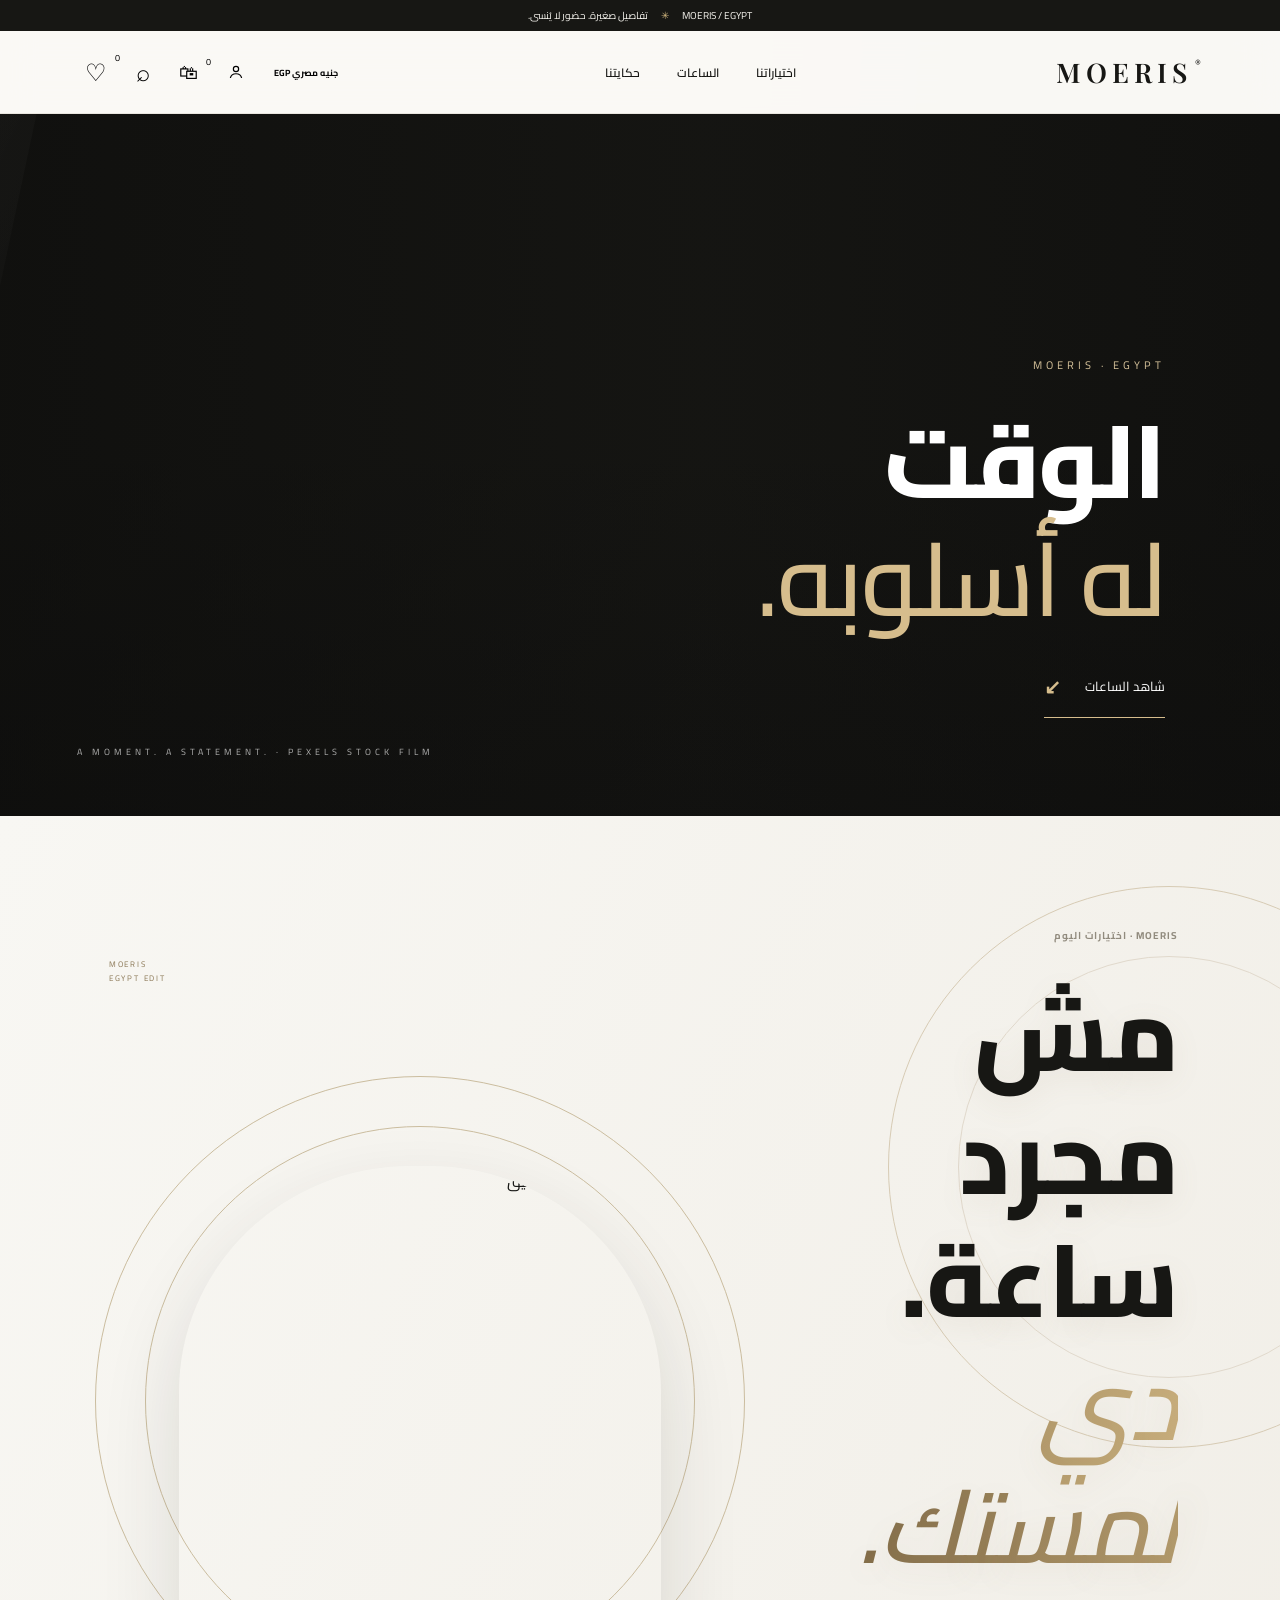
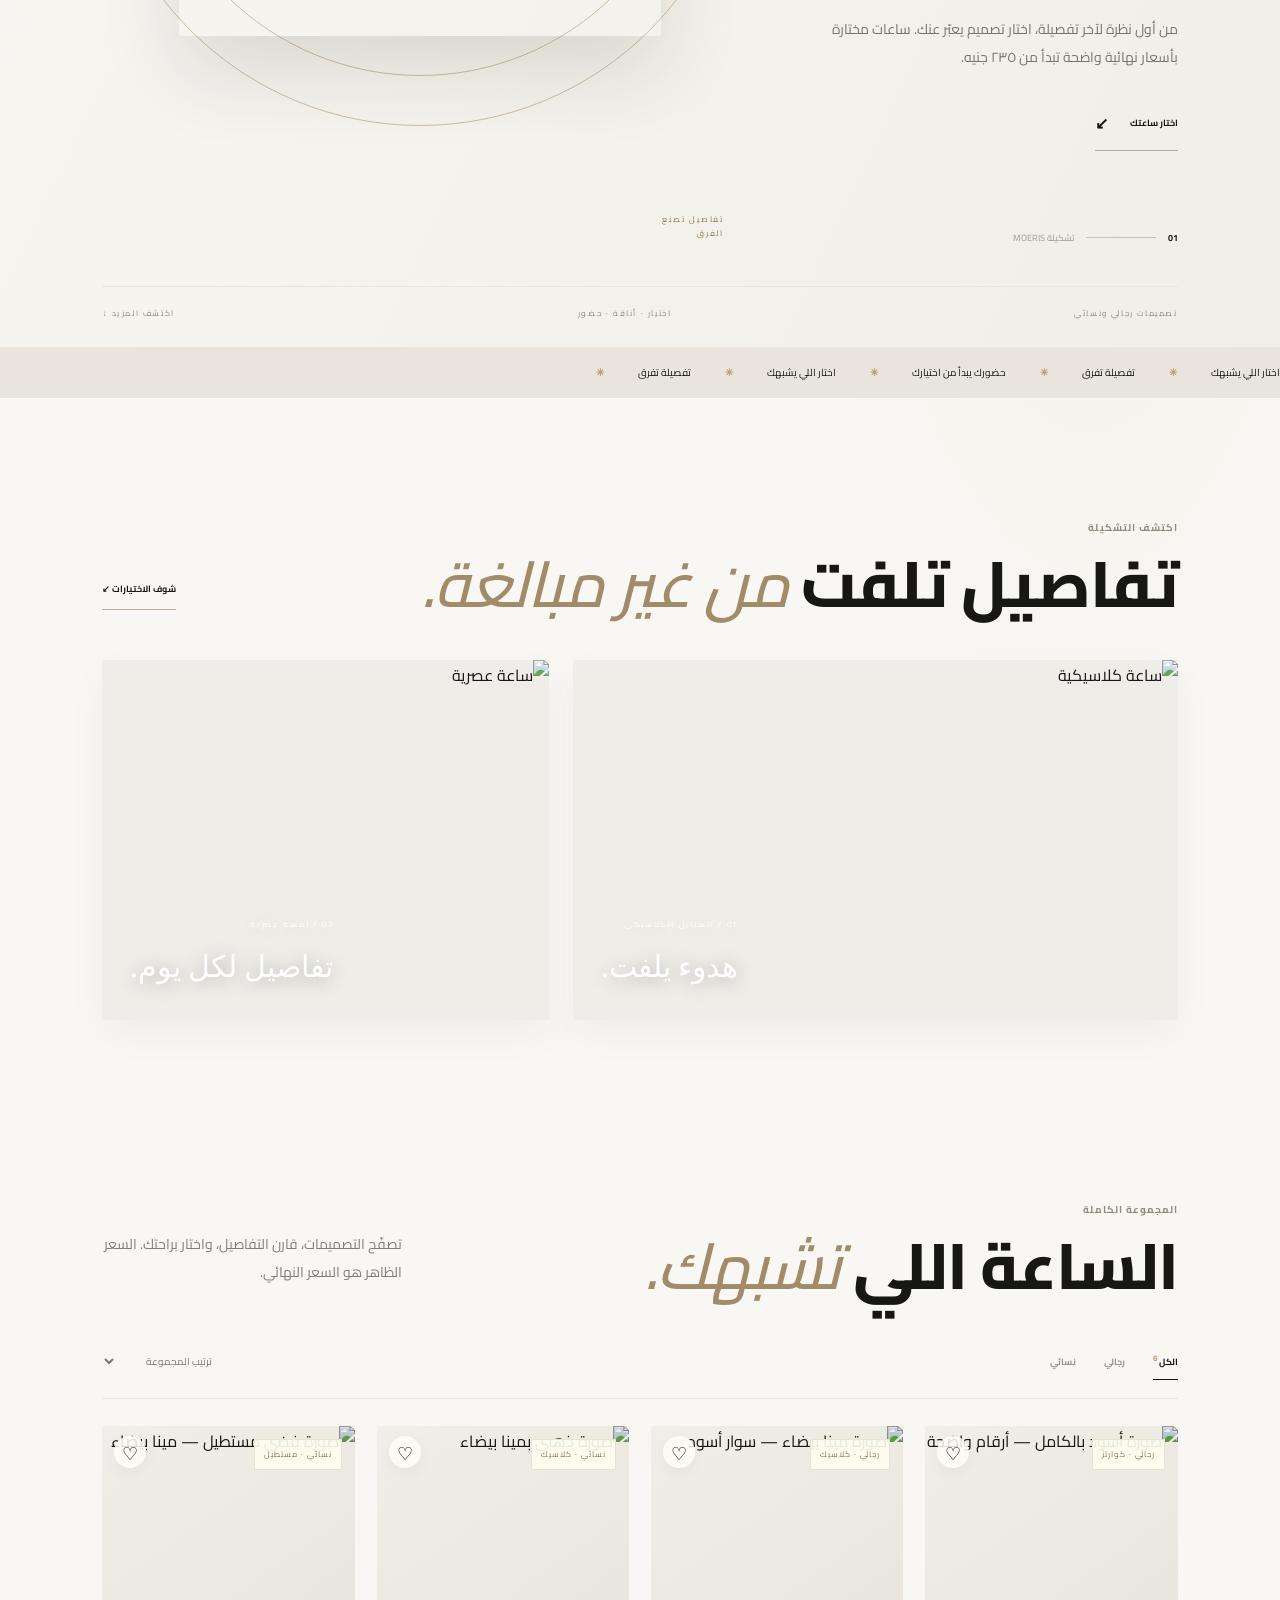
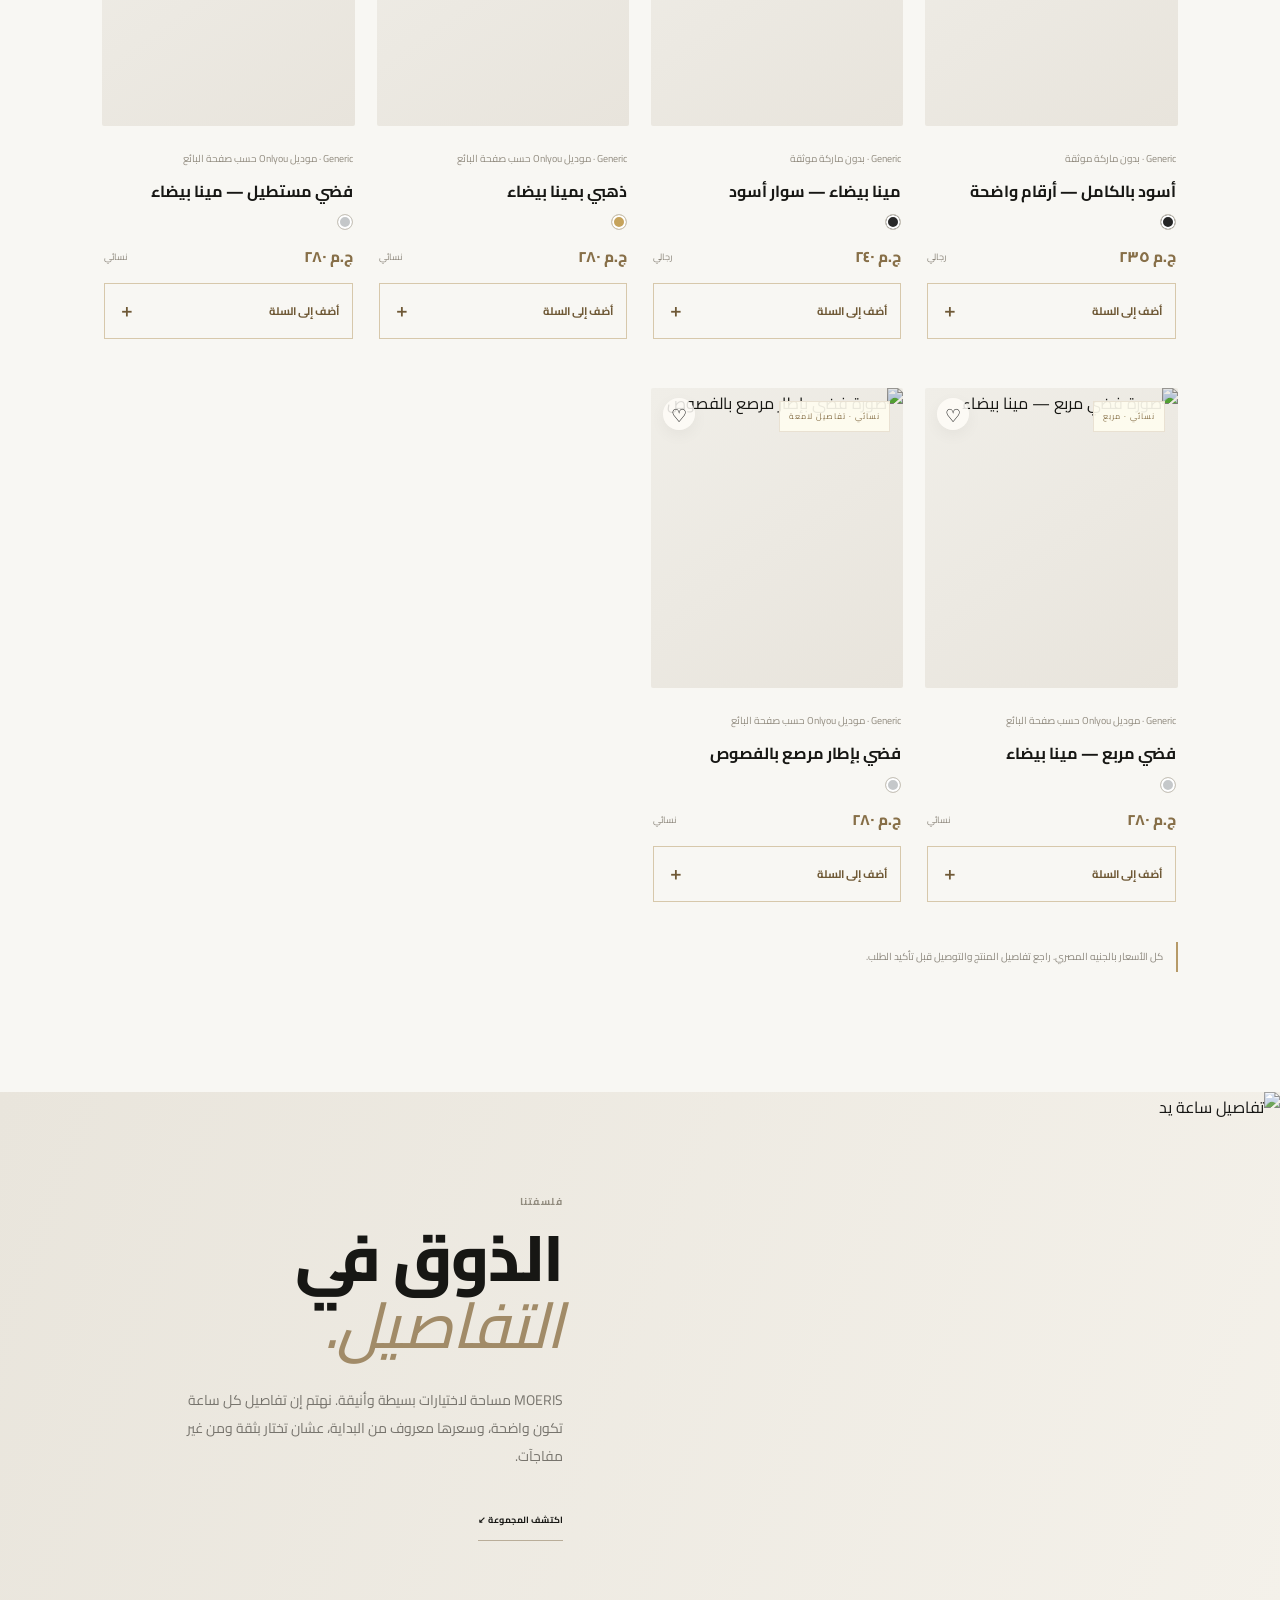
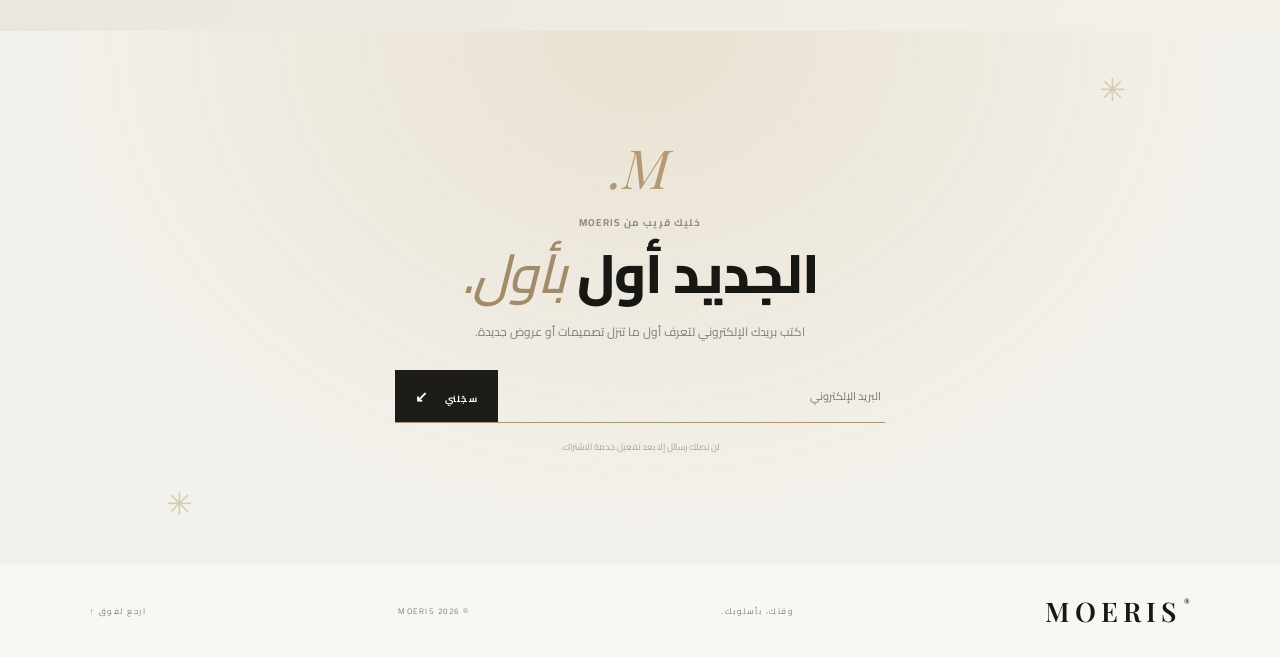
==== commit 33f7e3e7: "Rebrand MOERIS Arabic storefront copy and add real Pexels video intro" ====
--- a/index.html
+++ b/index.html
@@ -1,14 +1,14 @@
 <!doctype html>
-<html lang="ar" dir="rtl"><head><meta charset="utf-8"><meta name="viewport" content="width=device-width,initial-scale=1"><meta name="theme-color" content="#faf9f6"><meta name="description" content="MOERIS — تشكيلة ساعات بتصميمات متنوعة وتجربة تسوق عربية بسيطة وسلسة."><title>MOERIS | وقتك، بأسلوبك</title><link rel="preconnect" href="https://fonts.googleapis.com"><link rel="preconnect" href="https://fonts.gstatic.com" crossorigin><link href="https://fonts.googleapis.com/css2?family=Cairo:wght@400;500;600;700;800&family=Playfair+Display:ital,wght@0,500;0,600;0,700;1,500&display=swap" rel="stylesheet"><link rel="stylesheet" href="css/style.css?v=20261112-7"></head>
-<body><div class="announcement">MOERIS SELECT <span>✳</span> اختيارات بتفاصيل تستحق الانتباه</div>
-<header class="header"><a class="logo" href="#">MOERIS<span>®</span></a><nav><a href="#new">وصل حديثًا</a><a href="#collection">كل الساعات</a><a href="#story">عن MOERIS</a></nav><div class="header-tools"><button class="currency" id="currencyBtn">جنيه مصري EGP</button><button class="round-btn" id="accountBtn" aria-label="حسابي"><svg viewBox="0 0 24 24" width="18" height="18" fill="none" stroke="currentColor" stroke-width="1.6"><circle cx="12" cy="8" r="3.5"/><path d="M4.5 20c.7-3.8 3.3-5.7 7.5-5.7s6.8 1.9 7.5 5.7"/></svg></button><button class="round-btn cart-trigger" id="cartBtn" aria-label="سلة الطلبات">🛍 <small id="cartCount">0</small></button><button class="round-btn" id="searchBtn" aria-label="بحث">⌕</button><button class="round-btn" id="favoritesBtn" aria-label="المفضلة">♡ <small id="favCount">0</small></button><button class="round-btn mobile-menu" id="menuBtn" aria-label="القائمة">☰</button></div></header>
-<div class="search-panel" id="searchPanel"><input id="searchInput" placeholder="ابحث عن الماركة أو شكل الساعة…"><button id="closeSearch">×</button></div>
-<main><section class="cinema-intro" aria-label="افتتاحية MOERIS"><video class="cinema-video" autoplay muted loop playsinline preload="metadata" poster="https://images.unsplash.com/photo-1523275335684-37898b6baf30?auto=format&fit=crop&w=1800&q=90"><source src="assets/moeris-intro.mp4" type="video/mp4"></video><div class="cinema-shade"></div><div class="cinema-copy"><span>MOERIS · EGYPT</span><h2>كل ثانية<br><em>لها حضور.</em></h2><a href="#collection">اكتشف المجموعة <b>↙</b></a></div><span class="cinema-caption">TIME, IN YOUR STYLE</span></section><section class="hero"><div class="hero-copy reveal"><p class="eyebrow">MOERIS SELECT / EGYPT</p><h1>وقتك<br><em>بصمتك الخاصة.</em></h1><p class="hero-text">اختيارات يومية بتفاصيل أنيقة، وأسعار واضحة بالجنيه المصري. اكتشف مجموعتنا واختر الساعة التي تناسب أسلوبك.</p><a class="under-link" href="#collection">اكتشف الساعات <b>↙</b></a><div class="hero-count"><b>01</b><i></i><span>مجموعة مختارة</span></div></div><div class="hero-art"><div class="hero-ring ring-a"></div><div class="hero-ring ring-b"></div><img src="https://images.unsplash.com/photo-1523275335684-37898b6baf30?auto=format&fit=crop&w=1400&q=90" alt="ساعة يد بتصميم أنيق"><span class="hero-note">تفاصيل تصنع<br>الفرق</span><span class="hero-edition">MOERIS<br>EGYPT EDIT</span></div><div class="hero-foot"><span>ساعات رجالي ونسائي ويونيسكس</span><span>تصميم · دقة · شخصية</span><span>اسحبي للأسفل ↓</span></div></section>
-<div class="ticker"><div>اختر وقتك <b>✳</b> أناقة كل يوم <b>✳</b> تفاصيل تستحق الانتباه <b>✳</b> اختر وقتك <b>✳</b> أناقة كل يوم <b>✳</b></div></div>
-<section class="section" id="new"><div class="section-top reveal"><div><p class="eyebrow">اكتشف التشكيلة</p><h2>أناقة بسعر <em>مناسب.</em></h2></div><a class="under-link" href="#collection">شاهد المجموعة ↙</a></div><div class="feature-grid"><article class="feature-card reveal"><img src="https://images.unsplash.com/photo-1524805444758-089113d48a6d?auto=format&fit=crop&w=1000&q=85" alt="ساعة كلاسيكية"><div><span>01 / الكلاسيكيات</span><h3>أناقة هادئة.</h3></div></article><article class="feature-card reveal"><img src="https://images.unsplash.com/photo-1508685096489-7aacd43bd3b1?auto=format&fit=crop&w=1000&q=85" alt="ساعة عصرية"><div><span>02 / التصاميم العصرية</span><h3>جاهزة لكل يوم.</h3></div></article></div></section>
-<section class="section collection" id="collection"><div class="section-top reveal"><div><p class="eyebrow">كتالوج MOERIS</p><h2>اختر <em>ساعتك.</em></h2></div><p class="section-desc">مجموعة مختارة بتصميمات متنوعة، وسعر نهائي واضح لكل ساعة.</p></div><div class="filters"><div class="filter-tabs" id="filterTabs"><button class="active" data-filter="All">الكل <sup id="productCount">06</sup></button><button data-filter="Men">رجالي</button><button data-filter="Women">نسائي</button></div><select id="sortSelect" aria-label="ترتيب الساعات"><option value="featured">الترتيب المقترح</option><option value="low">السعر: من الأقل للأعلى</option><option value="high">السعر: من الأعلى للأقل</option><option value="az">الماركة: أ–ي</option></select></div><div class="product-grid" id="productGrid"></div><div class="empty-state" id="emptyState" hidden>لا توجد نتائج مطابقة. جرّب كلمة بحث أخرى.</div><p class="catalog-note">الأسعار المعروضة هي أسعار البيع النهائية لدى MOERIS. تُراجع تفاصيل المنتج والتوصيل قبل تأكيد الطلب.</p></section>
-<section class="manifesto" id="story"><div class="manifesto-image"><img src="https://images.unsplash.com/photo-1547996160-81dfa63595aa?auto=format&fit=crop&w=1400&q=85" alt="تفاصيل ساعة يد"></div><div class="manifesto-copy reveal"><p class="eyebrow">حكاية MOERIS</p><h2>اختيار أذكى.<br><em>ووقت أجمل.</em></h2><p>في MOERIS نؤمن أن اختيار الساعة يبدأ من التفاصيل: تصميم واضح، معلومات أساسية، وسعر نهائي ظاهر من البداية.</p><a class="under-link" href="#collection">تصفح الساعات ↙</a></div></section>
-<section class="newsletter"><div class="newsletter-mark">M.</div><p class="eyebrow">رسائل MOERIS</p><h2>ابقَ <em>على اطلاع.</em></h2><p>سجّل بريدك لتصلك تحديثات المجموعة والعروض الجديدة.</p><form id="newsletterForm"><input id="emailInput" type="email" placeholder="البريد الإلكتروني" required aria-label="البريد الإلكتروني"><button type="submit">اشتراك <span>↙</span></button></form><small id="newsletterStatus">لن تصلك رسائل إلا بعد تفعيل خدمة الاشتراك.</small></section></main>
-<footer><a class="logo" href="#">MOERIS<span>®</span></a><span>وقتك، بأسلوبك.</span><span>© <span id="year"></span> MOERIS</span><a href="#">للأعلى ↑</a></footer>
-<div class="modal" id="productModal" aria-hidden="true"><div class="modal-backdrop" data-close></div><div class="modal-card"><button class="modal-close" data-close aria-label="إغلاق">×</button><div class="modal-gallery"><p class="gallery-caption">صور المنتج والألوان المتاحة من البائع</p><div class="main-photo"><img id="modalImage" src="" alt=""><button class="gallery-arrow gallery-prev" type="button" data-gallery-step="-1" aria-label="الصورة السابقة">‹</button><button class="gallery-arrow gallery-next" type="button" data-gallery-step="1" aria-label="الصورة التالية">›</button><span class="photo-counter" id="photoCounter">01 / 01</span></div><div class="thumbs" id="thumbs"></div></div><div class="modal-info"><p class="eyebrow" id="modalBrand">الماركة</p><h2 id="modalName">اسم الساعة</h2><p class="modal-price" id="modalPrice"></p><p class="modal-description" id="modalDescription"></p><div class="detail-line"><span>الخامة</span><b id="modalCase"></b></div><div class="detail-line"><span>الحركة</span><b id="modalMovement"></b></div><div class="detail-line"><span>مقاومة الماء</span><b id="modalWater"></b></div><div class="color-label">اللون / الإصدار <span id="colorName"></span></div><div class="swatches" id="swatches"></div><a class="retailer-link" id="retailerLink" href="#" target="_blank" rel="noopener">راجع السعر والتوفر لدى المتجر ↗</a><button class="modal-add-cart" id="modalAddCart" type="button">أضف الاختيار إلى السلة <span>＋</span></button><button class="favorite-wide" id="modalFavorite">♡ أضف للمفضلة</button><p class="modal-disclaimer" id="modalSource"></p></div></div></div>
-<div class="order-drawer" id="orderDrawer" aria-hidden="true"><div class="order-backdrop" data-order-close></div><section class="order-panel"><button class="order-close" data-order-close aria-label="إغلاق">×</button><p class="eyebrow">MOERIS CHECKOUT</p><h2>سلة <em>الاختيار.</em></h2><div id="cartItems" class="cart-items"></div><div class="cart-total"><span>الإجمالي التقديري</span><strong id="cartTotal">0 ج.م</strong></div><p class="order-hint">راجع محتويات سلتك، وانسخ تفاصيل طلبك لمشاركتها مع MOERIS عند تفعيل قناة الطلبات.</p><form id="orderForm"><button class="checkout-btn" id="copyOrderBtn" type="button">نسخ تفاصيل الطلب ↗</button></form><p id="orderStatus" class="order-status">تُحفظ السلة على هذا الجهاز. السعر المعروض هو سعر البيع النهائي لدى MOERIS.</p></section></div><div class="account-drawer" id="accountDrawer" aria-hidden="true"><div class="account-backdrop" data-account-close></div><section class="account-panel"><button class="account-close" data-account-close aria-label="إغلاق">×</button><p class="eyebrow">MOERIS ACCOUNT</p><h2>حساب <em>MOERIS.</em></h2><p class="account-intro">احفظ بياناتك على هذا الجهاز لتسهيل استخدامها لاحقًا. لا يوجد تسجيل دخول بخادم في هذه النسخة.</p><form id="accountForm"><label>الاسم<input id="profileName" name="name" autocomplete="name" placeholder="الاسم"></label><label>رقم الهاتف<input id="profilePhone" name="phone" type="tel" autocomplete="tel" placeholder="01xxxxxxxxx"></label><button class="checkout-btn" type="submit">حفظ بيانات الحساب</button></form><p id="accountStatus" class="order-status">بيانات الحساب محفوظة محليًا في المتصفح فقط.</p></section></div><div class="toast" id="toast" role="status"></div><script src="js/products.js?v=20261112-7"></script><script src="js/config.js?v=20261112-6"></script><script src="js/app.js?v=20261112-7"></script></body></html>+<html lang="ar" dir="rtl"><head><meta charset="utf-8"><meta name="viewport" content="width=device-width,initial-scale=1"><meta name="theme-color" content="#faf9f6"><meta name="description" content="MOERIS — ساعات مختارة بعناية، تفاصيل تكمّل إطلالتك، وأسعار نهائية واضحة بالجنيه المصري."><title>MOERIS — تفاصيل تليق بوقتك</title><link rel="preconnect" href="https://fonts.googleapis.com"><link rel="preconnect" href="https://fonts.gstatic.com" crossorigin><link href="https://fonts.googleapis.com/css2?family=Cairo:wght@400;500;600;700;800&family=Playfair+Display:ital,wght@0,500;0,600;0,700;1,500&display=swap" rel="stylesheet"><link rel="stylesheet" href="css/style.css?v=20261112-7"></head>
+<body><div class="announcement">MOERIS / EGYPT <span>✳</span> تفاصيل صغيرة. حضور لا يُنسى.</div>
+<header class="header"><a class="logo" href="#">MOERIS<span>®</span></a><nav><a href="#new">اختياراتنا</a><a href="#collection">الساعات</a><a href="#story">حكايتنا</a></nav><div class="header-tools"><button class="currency" id="currencyBtn">جنيه مصري EGP</button><button class="round-btn" id="accountBtn" aria-label="حسابي"><svg viewBox="0 0 24 24" width="18" height="18" fill="none" stroke="currentColor" stroke-width="1.6"><circle cx="12" cy="8" r="3.5"/><path d="M4.5 20c.7-3.8 3.3-5.7 7.5-5.7s6.8 1.9 7.5 5.7"/></svg></button><button class="round-btn cart-trigger" id="cartBtn" aria-label="سلة الطلبات">🛍 <small id="cartCount">0</small></button><button class="round-btn" id="searchBtn" aria-label="بحث">⌕</button><button class="round-btn" id="favoritesBtn" aria-label="المفضلة">♡ <small id="favCount">0</small></button><button class="round-btn mobile-menu" id="menuBtn" aria-label="القائمة">☰</button></div></header>
+<div class="search-panel" id="searchPanel"><input id="searchInput" placeholder="ابحث عن لون، تصميم، أو ساعة…"><button id="closeSearch">×</button></div>
+<main><section class="cinema-intro" aria-label="افتتاحية MOERIS"><video class="cinema-video" autoplay muted loop playsinline preload="metadata" poster="https://images.unsplash.com/photo-1523275335684-37898b6baf30?auto=format&fit=crop&w=1800&q=90"><source src="https://videos.pexels.com/video-files/6837062/6837062-uhd_3840_2160_25fps.mp4" type="video/mp4"></video><div class="cinema-shade"></div><div class="cinema-copy"><span>MOERIS · EGYPT</span><h2>الوقت<br><em>له أسلوبه.</em></h2><a href="#collection">شاهد الساعات <b>↙</b></a></div><span class="cinema-caption">A MOMENT. A STATEMENT. · PEXELS STOCK FILM</span></section><section class="hero"><div class="hero-copy reveal"><p class="eyebrow">MOERIS · اختيارات اليوم</p><h1>مش مجرد ساعة.<br><em>دي لمستك.</em></h1><p class="hero-text">من أول نظرة لآخر تفصيلة، اختار تصميم يعبّر عنك. ساعات مختارة بأسعار نهائية واضحة تبدأ من ٢٣٥ جنيه.</p><a class="under-link" href="#collection">اختار ساعتك <b>↙</b></a><div class="hero-count"><b>01</b><i></i><span>تشكيلة MOERIS</span></div></div><div class="hero-art"><div class="hero-ring ring-a"></div><div class="hero-ring ring-b"></div><img src="https://images.unsplash.com/photo-1523275335684-37898b6baf30?auto=format&fit=crop&w=1400&q=90" alt="ساعة يد بتصميم أنيق"><span class="hero-note">تفاصيل تصنع<br>الفرق</span><span class="hero-edition">MOERIS<br>EGYPT EDIT</span></div><div class="hero-foot"><span>تصميمات رجالي ونسائي</span><span>اختيار · أناقة · حضور</span><span>اكتشف المزيد ↓</span></div></section>
+<div class="ticker"><div>اختار اللي يشبهك <b>✳</b> تفصيلة تفرق <b>✳</b> حضورك يبدأ من اختيارك <b>✳</b> اختار اللي يشبهك <b>✳</b> تفصيلة تفرق <b>✳</b></div></div>
+<section class="section" id="new"><div class="section-top reveal"><div><p class="eyebrow">اكتشف التشكيلة</p><h2>تفاصيل تلفت <em>من غير مبالغة.</em></h2></div><a class="under-link" href="#collection">شوف الاختيارات ↙</a></div><div class="feature-grid"><article class="feature-card reveal"><img src="https://images.unsplash.com/photo-1524805444758-089113d48a6d?auto=format&fit=crop&w=1000&q=85" alt="ساعة كلاسيكية"><div><span>01 / الستايل الكلاسيكي</span><h3>هدوء يلفت.</h3></div></article><article class="feature-card reveal"><img src="https://images.unsplash.com/photo-1508685096489-7aacd43bd3b1?auto=format&fit=crop&w=1000&q=85" alt="ساعة عصرية"><div><span>02 / لمسة عصرية</span><h3>تفاصيل لكل يوم.</h3></div></article></div></section>
+<section class="section collection" id="collection"><div class="section-top reveal"><div><p class="eyebrow">المجموعة الكاملة</p><h2>الساعة اللي <em>تشبهك.</em></h2></div><p class="section-desc">تصفّح التصميمات، قارن التفاصيل، واختار براحتك. السعر الظاهر هو السعر النهائي.</p></div><div class="filters"><div class="filter-tabs" id="filterTabs"><button class="active" data-filter="All">الكل <sup id="productCount">06</sup></button><button data-filter="Men">رجالي</button><button data-filter="Women">نسائي</button></div><select id="sortSelect" aria-label="ترتيب الساعات"><option value="featured">ترتيب المجموعة</option><option value="low">السعر: من الأقل للأعلى</option><option value="high">السعر: من الأعلى للأقل</option><option value="az">الماركة: أ–ي</option></select></div><div class="product-grid" id="productGrid"></div><div class="empty-state" id="emptyState" hidden>لا توجد نتائج مطابقة. جرّب كلمة بحث أخرى.</div><p class="catalog-note">كل الأسعار بالجنيه المصري. راجع تفاصيل المنتج والتوصيل قبل تأكيد الطلب.</p></section>
+<section class="manifesto" id="story"><div class="manifesto-image"><img src="https://images.unsplash.com/photo-1547996160-81dfa63595aa?auto=format&fit=crop&w=1400&q=85" alt="تفاصيل ساعة يد"></div><div class="manifesto-copy reveal"><p class="eyebrow">فلسفتنا</p><h2>الذوق في <br><em>التفاصيل.</em></h2><p>MOERIS مساحة لاختيارات بسيطة وأنيقة. نهتم إن تفاصيل كل ساعة تكون واضحة، وسعرها معروف من البداية، عشان تختار بثقة ومن غير مفاجآت.</p><a class="under-link" href="#collection">اكتشف المجموعة ↙</a></div></section>
+<section class="newsletter"><div class="newsletter-mark">M.</div><p class="eyebrow">خليك قريب من MOERIS</p><h2>الجديد أول <em>بأول.</em></h2><p>اكتب بريدك الإلكتروني لتعرف أول ما تنزل تصميمات أو عروض جديدة.</p><form id="newsletterForm"><input id="emailInput" type="email" placeholder="البريد الإلكتروني" required aria-label="البريد الإلكتروني"><button type="submit">سجّلني <span>↙</span></button></form><small id="newsletterStatus">لن تصلك رسائل إلا بعد تفعيل خدمة الاشتراك.</small></section></main>
+<footer><a class="logo" href="#">MOERIS<span>®</span></a><span>وقتك، بأسلوبك.</span><span>© <span id="year"></span> MOERIS</span><a href="#">ارجع لفوق ↑</a></footer>
+<div class="modal" id="productModal" aria-hidden="true"><div class="modal-backdrop" data-close></div><div class="modal-card"><button class="modal-close" data-close aria-label="إغلاق">×</button><div class="modal-gallery"><p class="gallery-caption">تفاصيل وصور الساعة</p><div class="main-photo"><img id="modalImage" src="" alt=""><button class="gallery-arrow gallery-prev" type="button" data-gallery-step="-1" aria-label="الصورة السابقة">‹</button><button class="gallery-arrow gallery-next" type="button" data-gallery-step="1" aria-label="الصورة التالية">›</button><span class="photo-counter" id="photoCounter">01 / 01</span></div><div class="thumbs" id="thumbs"></div></div><div class="modal-info"><p class="eyebrow" id="modalBrand">الماركة</p><h2 id="modalName">اسم الساعة</h2><p class="modal-price" id="modalPrice"></p><p class="modal-description" id="modalDescription"></p><div class="detail-line"><span>الخامة</span><b id="modalCase"></b></div><div class="detail-line"><span>الحركة</span><b id="modalMovement"></b></div><div class="detail-line"><span>مقاومة الماء</span><b id="modalWater"></b></div><div class="color-label">اللون / الإصدار <span id="colorName"></span></div><div class="swatches" id="swatches"></div><a class="retailer-link" id="retailerLink" href="#" target="_blank" rel="noopener">انتقل إلى السلة ↗</a><button class="modal-add-cart" id="modalAddCart" type="button">أضف الاختيار إلى السلة <span>＋</span></button><button class="favorite-wide" id="modalFavorite">♡ أضف للمفضلة</button><p class="modal-disclaimer" id="modalSource"></p></div></div></div>
+<div class="order-drawer" id="orderDrawer" aria-hidden="true"><div class="order-backdrop" data-order-close></div><section class="order-panel"><button class="order-close" data-order-close aria-label="إغلاق">×</button><p class="eyebrow">MOERIS CHECKOUT</p><h2>سلة <em>الاختيار.</em></h2><div id="cartItems" class="cart-items"></div><div class="cart-total"><span>الإجمالي التقديري</span><strong id="cartTotal">0 ج.م</strong></div><p class="order-hint">راجع اختيارك وانسخ ملخص السلة لمشاركته عند التواصل مع MOERIS.</p><form id="orderForm"><button class="checkout-btn" id="copyOrderBtn" type="button">نسخ ملخص السلة ↗</button></form><p id="orderStatus" class="order-status">تُحفظ السلة على هذا الجهاز. السعر المعروض هو سعر البيع النهائي لدى MOERIS.</p></section></div><div class="account-drawer" id="accountDrawer" aria-hidden="true"><div class="account-backdrop" data-account-close></div><section class="account-panel"><button class="account-close" data-account-close aria-label="إغلاق">×</button><p class="eyebrow">MOERIS ACCOUNT</p><h2>حساب <em>MOERIS.</em></h2><p class="account-intro">احفظ بياناتك على هذا الجهاز لتسهيل استخدامها لاحقًا. لا يوجد تسجيل دخول بخادم في هذه النسخة.</p><form id="accountForm"><label>الاسم<input id="profileName" name="name" autocomplete="name" placeholder="الاسم"></label><label>رقم الهاتف<input id="profilePhone" name="phone" type="tel" autocomplete="tel" placeholder="01xxxxxxxxx"></label><button class="checkout-btn" type="submit">حفظ بيانات الحساب</button></form><p id="accountStatus" class="order-status">بيانات الحساب محفوظة محليًا في المتصفح فقط.</p></section></div><div class="toast" id="toast" role="status"></div><script src="js/products.js?v=20261112-7"></script><script src="js/config.js?v=20261112-6"></script><script src="js/app.js?v=20261112-7"></script></body></html>
--- a/css/style.css
+++ b/css/style.css
@@ -142,3 +142,13 @@
 .cinema-intro+.hero{padding-top:100px}
 @media(max-width:620px){.cinema-intro{height:72vh;min-height:500px;max-height:680px}.cinema-copy{right:7%;bottom:17%;left:7%}.cinema-copy h2{font-size:57px}.cinema-caption{left:7%;bottom:7%;font-size:8px}.cinema-intro+.hero{padding-top:70px}}
 @media(prefers-reduced-motion:reduce){.cinema-video{display:none}}
+
+/* MOERIS finishing details */
+.cinema-intro:after{content:"";position:absolute;inset:-30% auto -30% -45%;width:42%;z-index:1;pointer-events:none;background:linear-gradient(105deg,transparent 0%,#ffffff0a 42%,#ffffff35 50%,#ffffff08 58%,transparent 100%);transform:skewX(-12deg);animation:moeris-light-sweep 8s ease-in-out infinite}
+@keyframes moeris-light-sweep{0%,22%{left:-48%;opacity:0}35%{opacity:1}65%,100%{left:125%;opacity:0}}
+.product-card{transition:transform .45s cubic-bezier(.2,.7,.2,1),box-shadow .45s}
+.product-card:hover{transform:translateY(-7px);box-shadow:0 22px 55px #24201812}
+.product-visual img{transition:transform .8s cubic-bezier(.2,.7,.2,1)}
+.product-card:hover .product-visual img{transform:scale(1.045)}
+.checkout-btn:disabled{opacity:.55;cursor:not-allowed}
+@media(prefers-reduced-motion:reduce){.cinema-intro:after{animation:none}.product-card,.product-visual img{transition:none}}
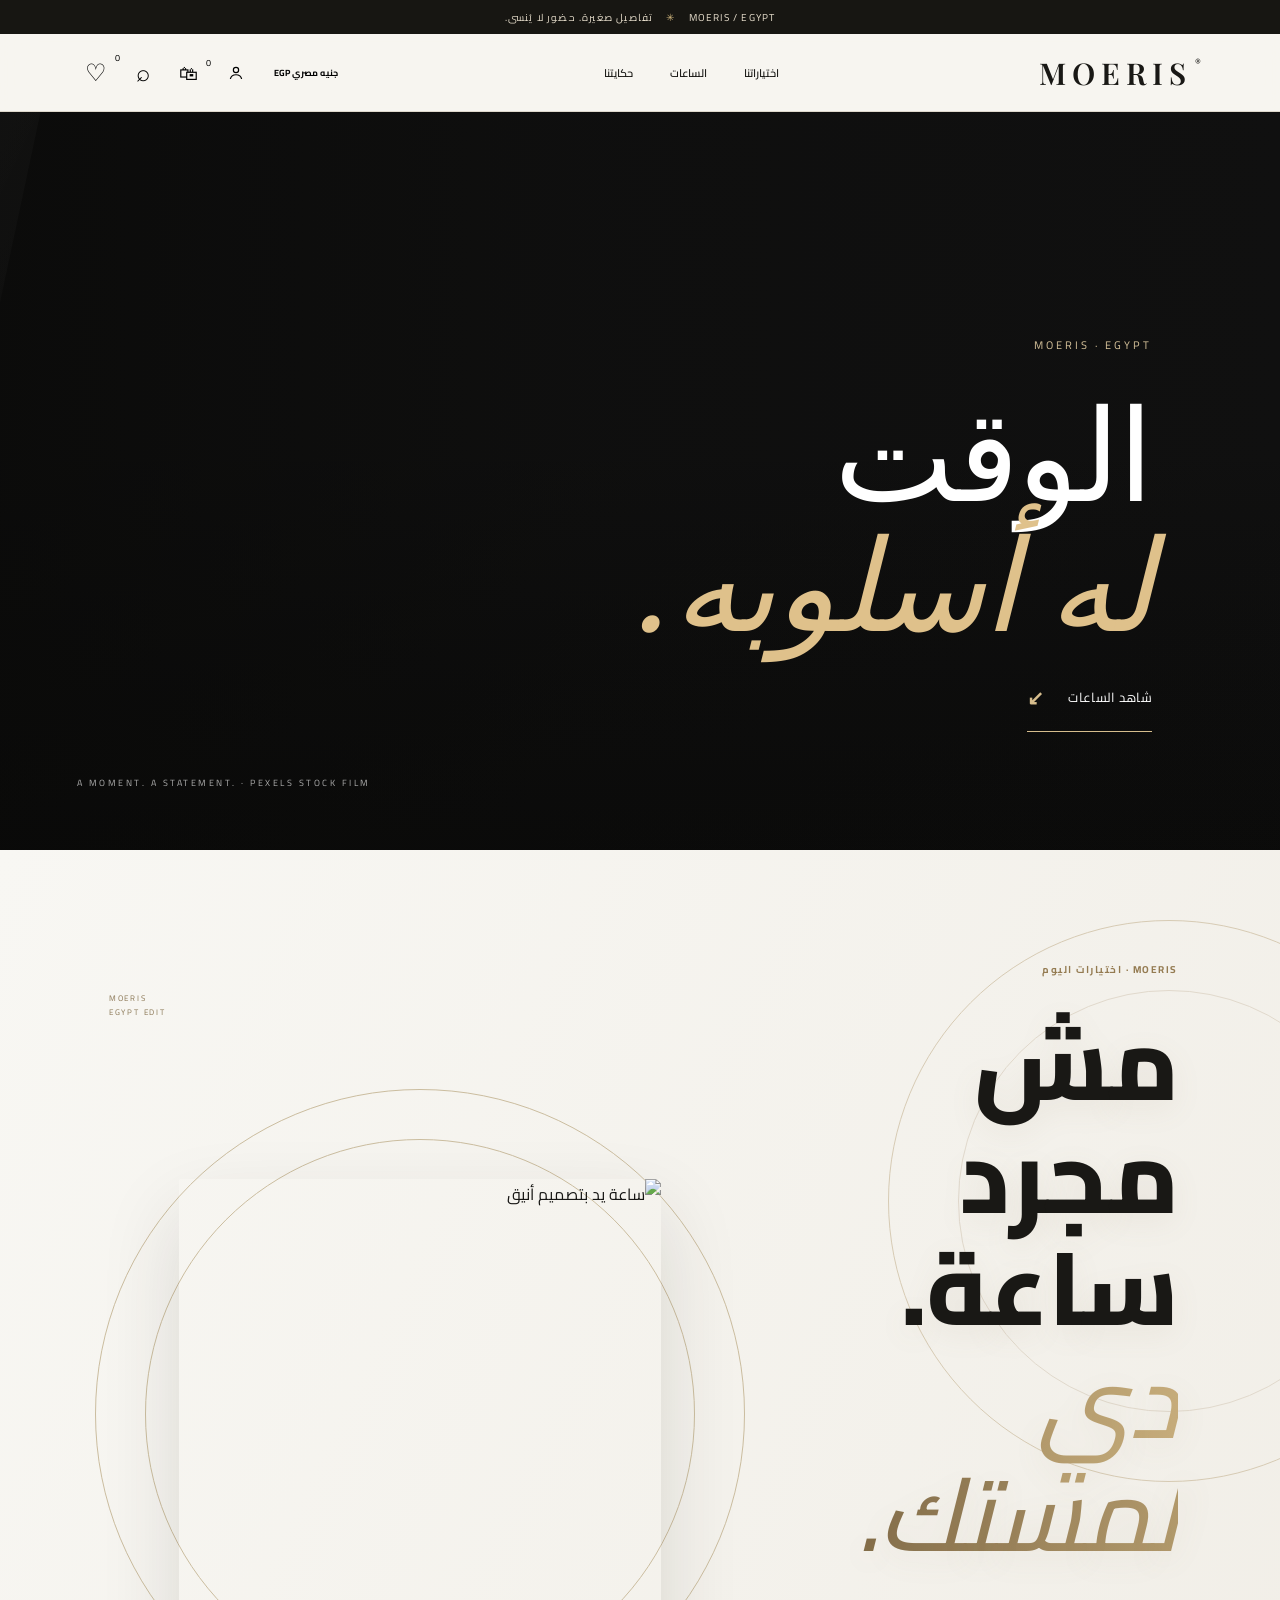
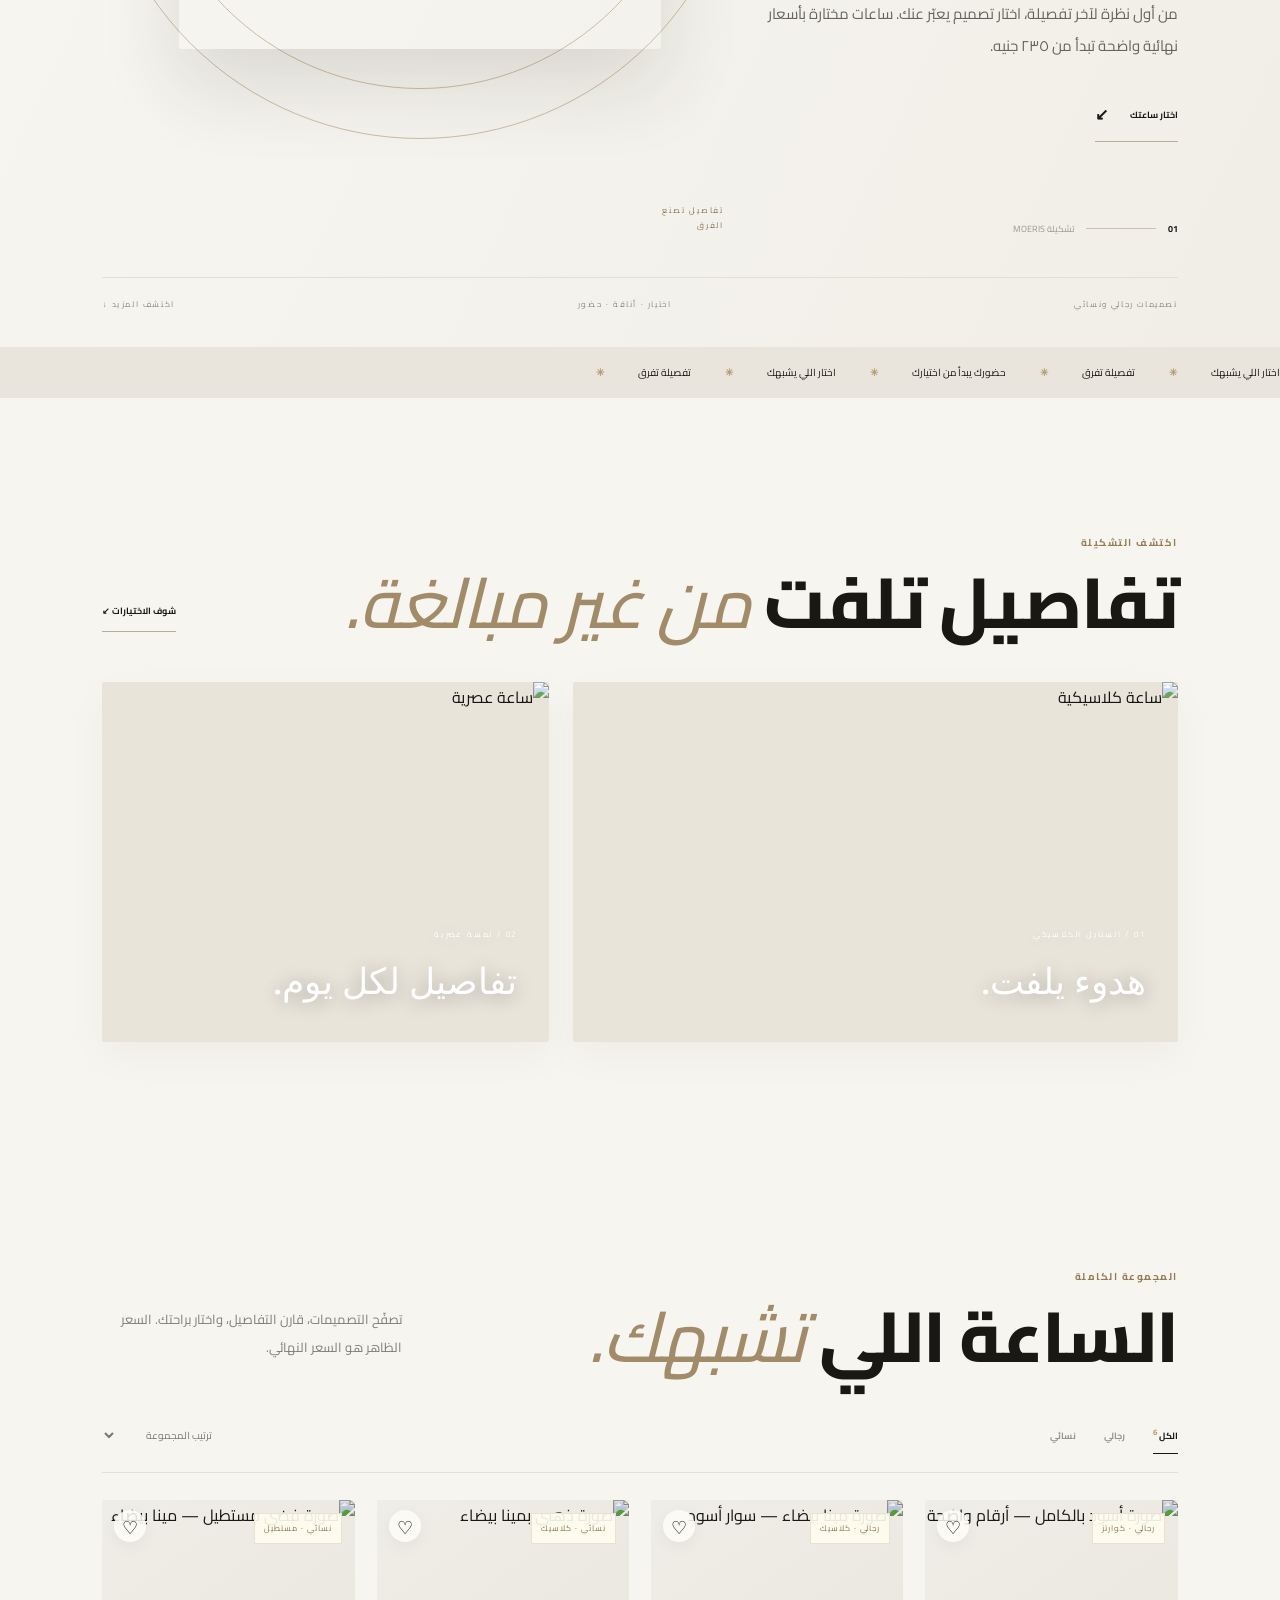
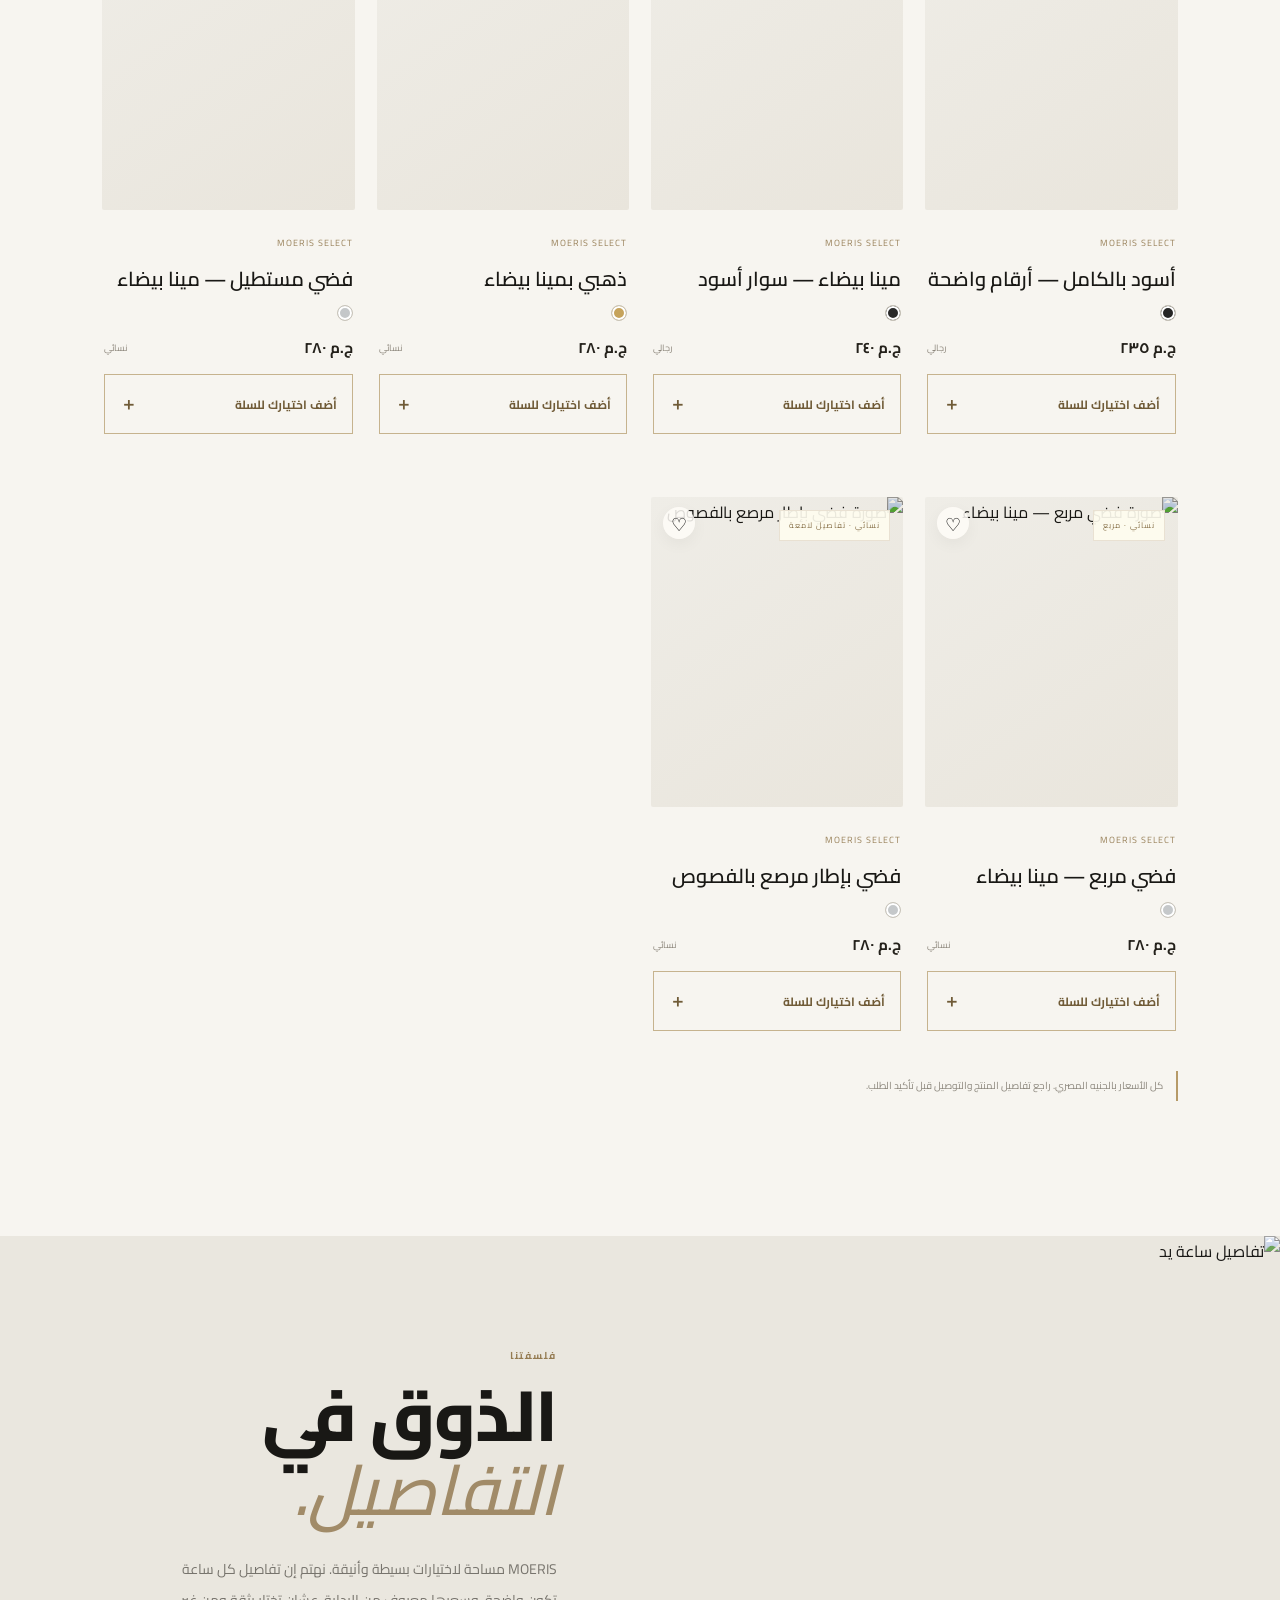
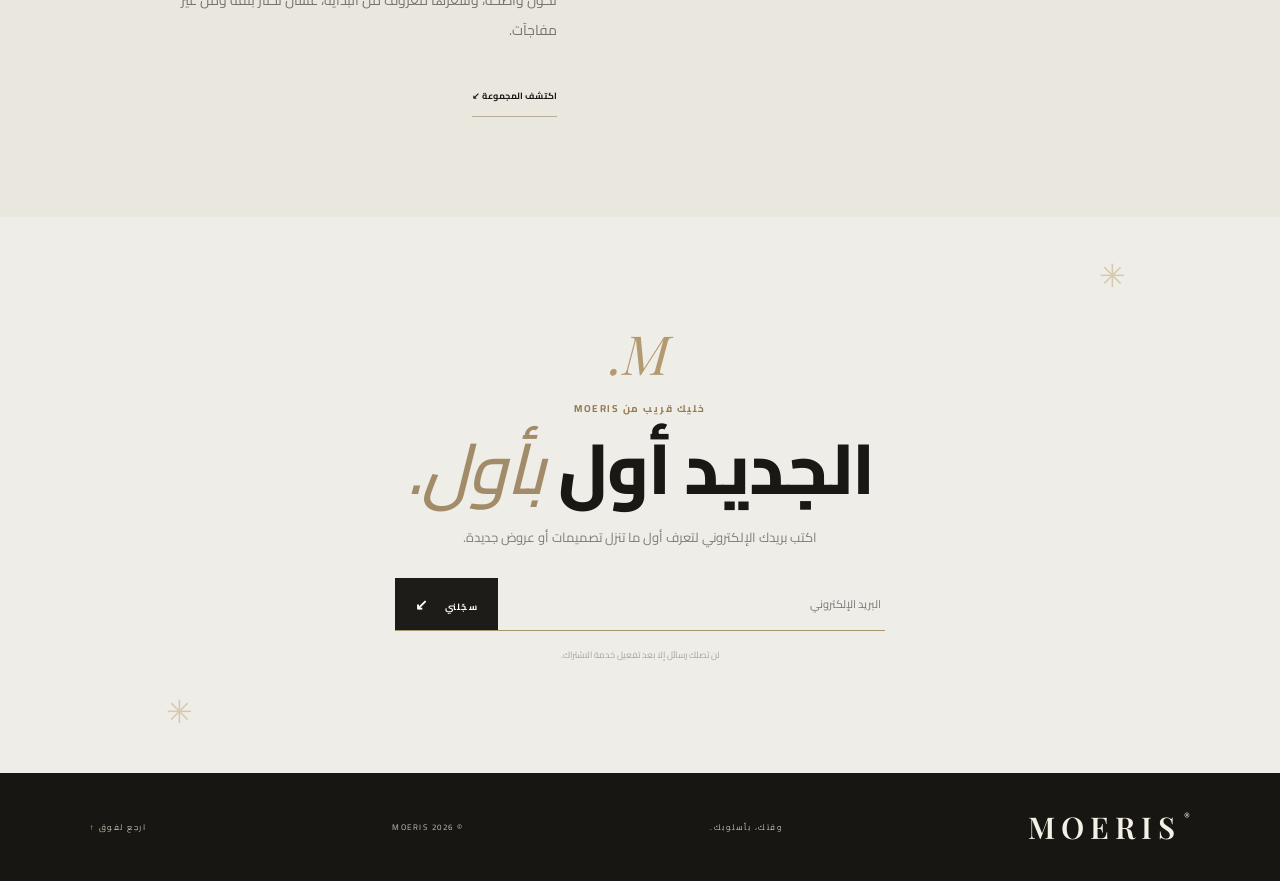
==== commit b0b16ffc: "Use cinematic wristwatch-on-wrist stock video and refresh site assets" ====
--- a/index.html
+++ b/index.html
@@ -1,9 +1,9 @@
 <!doctype html>
-<html lang="ar" dir="rtl"><head><meta charset="utf-8"><meta name="viewport" content="width=device-width,initial-scale=1"><meta name="theme-color" content="#faf9f6"><meta name="description" content="MOERIS — ساعات مختارة بعناية، تفاصيل تكمّل إطلالتك، وأسعار نهائية واضحة بالجنيه المصري."><title>MOERIS — تفاصيل تليق بوقتك</title><link rel="preconnect" href="https://fonts.googleapis.com"><link rel="preconnect" href="https://fonts.gstatic.com" crossorigin><link href="https://fonts.googleapis.com/css2?family=Cairo:wght@400;500;600;700;800&family=Playfair+Display:ital,wght@0,500;0,600;0,700;1,500&display=swap" rel="stylesheet"><link rel="stylesheet" href="css/style.css?v=20261112-7"></head>
+<html lang="ar" dir="rtl"><head><meta charset="utf-8"><meta name="viewport" content="width=device-width,initial-scale=1"><meta name="theme-color" content="#faf9f6"><meta name="description" content="MOERIS — ساعات مختارة بعناية، تفاصيل تكمّل إطلالتك، وأسعار نهائية واضحة بالجنيه المصري."><title>MOERIS — تفاصيل تليق بوقتك</title><link rel="preconnect" href="https://fonts.googleapis.com"><link rel="preconnect" href="https://fonts.gstatic.com" crossorigin><link href="https://fonts.googleapis.com/css2?family=Cairo:wght@400;500;600;700;800&family=Playfair+Display:ital,wght@0,500;0,600;0,700;1,500&display=swap" rel="stylesheet"><link rel="stylesheet" href="css/style.css?v=20261112-8"></head>
 <body><div class="announcement">MOERIS / EGYPT <span>✳</span> تفاصيل صغيرة. حضور لا يُنسى.</div>
 <header class="header"><a class="logo" href="#">MOERIS<span>®</span></a><nav><a href="#new">اختياراتنا</a><a href="#collection">الساعات</a><a href="#story">حكايتنا</a></nav><div class="header-tools"><button class="currency" id="currencyBtn">جنيه مصري EGP</button><button class="round-btn" id="accountBtn" aria-label="حسابي"><svg viewBox="0 0 24 24" width="18" height="18" fill="none" stroke="currentColor" stroke-width="1.6"><circle cx="12" cy="8" r="3.5"/><path d="M4.5 20c.7-3.8 3.3-5.7 7.5-5.7s6.8 1.9 7.5 5.7"/></svg></button><button class="round-btn cart-trigger" id="cartBtn" aria-label="سلة الطلبات">🛍 <small id="cartCount">0</small></button><button class="round-btn" id="searchBtn" aria-label="بحث">⌕</button><button class="round-btn" id="favoritesBtn" aria-label="المفضلة">♡ <small id="favCount">0</small></button><button class="round-btn mobile-menu" id="menuBtn" aria-label="القائمة">☰</button></div></header>
 <div class="search-panel" id="searchPanel"><input id="searchInput" placeholder="ابحث عن لون، تصميم، أو ساعة…"><button id="closeSearch">×</button></div>
-<main><section class="cinema-intro" aria-label="افتتاحية MOERIS"><video class="cinema-video" autoplay muted loop playsinline preload="metadata" poster="https://images.unsplash.com/photo-1523275335684-37898b6baf30?auto=format&fit=crop&w=1800&q=90"><source src="https://videos.pexels.com/video-files/6837062/6837062-uhd_3840_2160_25fps.mp4" type="video/mp4"></video><div class="cinema-shade"></div><div class="cinema-copy"><span>MOERIS · EGYPT</span><h2>الوقت<br><em>له أسلوبه.</em></h2><a href="#collection">شاهد الساعات <b>↙</b></a></div><span class="cinema-caption">A MOMENT. A STATEMENT. · PEXELS STOCK FILM</span></section><section class="hero"><div class="hero-copy reveal"><p class="eyebrow">MOERIS · اختيارات اليوم</p><h1>مش مجرد ساعة.<br><em>دي لمستك.</em></h1><p class="hero-text">من أول نظرة لآخر تفصيلة، اختار تصميم يعبّر عنك. ساعات مختارة بأسعار نهائية واضحة تبدأ من ٢٣٥ جنيه.</p><a class="under-link" href="#collection">اختار ساعتك <b>↙</b></a><div class="hero-count"><b>01</b><i></i><span>تشكيلة MOERIS</span></div></div><div class="hero-art"><div class="hero-ring ring-a"></div><div class="hero-ring ring-b"></div><img src="https://images.unsplash.com/photo-1523275335684-37898b6baf30?auto=format&fit=crop&w=1400&q=90" alt="ساعة يد بتصميم أنيق"><span class="hero-note">تفاصيل تصنع<br>الفرق</span><span class="hero-edition">MOERIS<br>EGYPT EDIT</span></div><div class="hero-foot"><span>تصميمات رجالي ونسائي</span><span>اختيار · أناقة · حضور</span><span>اكتشف المزيد ↓</span></div></section>
+<main><section class="cinema-intro" aria-label="افتتاحية MOERIS"><video class="cinema-video" autoplay muted loop playsinline preload="metadata" poster="https://images.unsplash.com/photo-1523275335684-37898b6baf30?auto=format&fit=crop&w=1800&q=90"><source src="https://videos.pexels.com/video-files/36808264/15597033_1920_1080_60fps.mp4" type="video/mp4"></video><div class="cinema-shade"></div><div class="cinema-copy"><span>MOERIS · EGYPT</span><h2>الوقت<br><em>له أسلوبه.</em></h2><a href="#collection">شاهد الساعات <b>↙</b></a></div><span class="cinema-caption">A MOMENT. A STATEMENT. · PEXELS STOCK FILM</span></section><section class="hero"><div class="hero-copy reveal"><p class="eyebrow">MOERIS · اختيارات اليوم</p><h1>مش مجرد ساعة.<br><em>دي لمستك.</em></h1><p class="hero-text">من أول نظرة لآخر تفصيلة، اختار تصميم يعبّر عنك. ساعات مختارة بأسعار نهائية واضحة تبدأ من ٢٣٥ جنيه.</p><a class="under-link" href="#collection">اختار ساعتك <b>↙</b></a><div class="hero-count"><b>01</b><i></i><span>تشكيلة MOERIS</span></div></div><div class="hero-art"><div class="hero-ring ring-a"></div><div class="hero-ring ring-b"></div><img src="https://images.unsplash.com/photo-1523275335684-37898b6baf30?auto=format&fit=crop&w=1400&q=90" alt="ساعة يد بتصميم أنيق"><span class="hero-note">تفاصيل تصنع<br>الفرق</span><span class="hero-edition">MOERIS<br>EGYPT EDIT</span></div><div class="hero-foot"><span>تصميمات رجالي ونسائي</span><span>اختيار · أناقة · حضور</span><span>اكتشف المزيد ↓</span></div></section>
 <div class="ticker"><div>اختار اللي يشبهك <b>✳</b> تفصيلة تفرق <b>✳</b> حضورك يبدأ من اختيارك <b>✳</b> اختار اللي يشبهك <b>✳</b> تفصيلة تفرق <b>✳</b></div></div>
 <section class="section" id="new"><div class="section-top reveal"><div><p class="eyebrow">اكتشف التشكيلة</p><h2>تفاصيل تلفت <em>من غير مبالغة.</em></h2></div><a class="under-link" href="#collection">شوف الاختيارات ↙</a></div><div class="feature-grid"><article class="feature-card reveal"><img src="https://images.unsplash.com/photo-1524805444758-089113d48a6d?auto=format&fit=crop&w=1000&q=85" alt="ساعة كلاسيكية"><div><span>01 / الستايل الكلاسيكي</span><h3>هدوء يلفت.</h3></div></article><article class="feature-card reveal"><img src="https://images.unsplash.com/photo-1508685096489-7aacd43bd3b1?auto=format&fit=crop&w=1000&q=85" alt="ساعة عصرية"><div><span>02 / لمسة عصرية</span><h3>تفاصيل لكل يوم.</h3></div></article></div></section>
 <section class="section collection" id="collection"><div class="section-top reveal"><div><p class="eyebrow">المجموعة الكاملة</p><h2>الساعة اللي <em>تشبهك.</em></h2></div><p class="section-desc">تصفّح التصميمات، قارن التفاصيل، واختار براحتك. السعر الظاهر هو السعر النهائي.</p></div><div class="filters"><div class="filter-tabs" id="filterTabs"><button class="active" data-filter="All">الكل <sup id="productCount">06</sup></button><button data-filter="Men">رجالي</button><button data-filter="Women">نسائي</button></div><select id="sortSelect" aria-label="ترتيب الساعات"><option value="featured">ترتيب المجموعة</option><option value="low">السعر: من الأقل للأعلى</option><option value="high">السعر: من الأعلى للأقل</option><option value="az">الماركة: أ–ي</option></select></div><div class="product-grid" id="productGrid"></div><div class="empty-state" id="emptyState" hidden>لا توجد نتائج مطابقة. جرّب كلمة بحث أخرى.</div><p class="catalog-note">كل الأسعار بالجنيه المصري. راجع تفاصيل المنتج والتوصيل قبل تأكيد الطلب.</p></section>
@@ -11,4 +11,4 @@
 <section class="newsletter"><div class="newsletter-mark">M.</div><p class="eyebrow">خليك قريب من MOERIS</p><h2>الجديد أول <em>بأول.</em></h2><p>اكتب بريدك الإلكتروني لتعرف أول ما تنزل تصميمات أو عروض جديدة.</p><form id="newsletterForm"><input id="emailInput" type="email" placeholder="البريد الإلكتروني" required aria-label="البريد الإلكتروني"><button type="submit">سجّلني <span>↙</span></button></form><small id="newsletterStatus">لن تصلك رسائل إلا بعد تفعيل خدمة الاشتراك.</small></section></main>
 <footer><a class="logo" href="#">MOERIS<span>®</span></a><span>وقتك، بأسلوبك.</span><span>© <span id="year"></span> MOERIS</span><a href="#">ارجع لفوق ↑</a></footer>
 <div class="modal" id="productModal" aria-hidden="true"><div class="modal-backdrop" data-close></div><div class="modal-card"><button class="modal-close" data-close aria-label="إغلاق">×</button><div class="modal-gallery"><p class="gallery-caption">تفاصيل وصور الساعة</p><div class="main-photo"><img id="modalImage" src="" alt=""><button class="gallery-arrow gallery-prev" type="button" data-gallery-step="-1" aria-label="الصورة السابقة">‹</button><button class="gallery-arrow gallery-next" type="button" data-gallery-step="1" aria-label="الصورة التالية">›</button><span class="photo-counter" id="photoCounter">01 / 01</span></div><div class="thumbs" id="thumbs"></div></div><div class="modal-info"><p class="eyebrow" id="modalBrand">الماركة</p><h2 id="modalName">اسم الساعة</h2><p class="modal-price" id="modalPrice"></p><p class="modal-description" id="modalDescription"></p><div class="detail-line"><span>الخامة</span><b id="modalCase"></b></div><div class="detail-line"><span>الحركة</span><b id="modalMovement"></b></div><div class="detail-line"><span>مقاومة الماء</span><b id="modalWater"></b></div><div class="color-label">اللون / الإصدار <span id="colorName"></span></div><div class="swatches" id="swatches"></div><a class="retailer-link" id="retailerLink" href="#" target="_blank" rel="noopener">انتقل إلى السلة ↗</a><button class="modal-add-cart" id="modalAddCart" type="button">أضف الاختيار إلى السلة <span>＋</span></button><button class="favorite-wide" id="modalFavorite">♡ أضف للمفضلة</button><p class="modal-disclaimer" id="modalSource"></p></div></div></div>
-<div class="order-drawer" id="orderDrawer" aria-hidden="true"><div class="order-backdrop" data-order-close></div><section class="order-panel"><button class="order-close" data-order-close aria-label="إغلاق">×</button><p class="eyebrow">MOERIS CHECKOUT</p><h2>سلة <em>الاختيار.</em></h2><div id="cartItems" class="cart-items"></div><div class="cart-total"><span>الإجمالي التقديري</span><strong id="cartTotal">0 ج.م</strong></div><p class="order-hint">راجع اختيارك وانسخ ملخص السلة لمشاركته عند التواصل مع MOERIS.</p><form id="orderForm"><button class="checkout-btn" id="copyOrderBtn" type="button">نسخ ملخص السلة ↗</button></form><p id="orderStatus" class="order-status">تُحفظ السلة على هذا الجهاز. السعر المعروض هو سعر البيع النهائي لدى MOERIS.</p></section></div><div class="account-drawer" id="accountDrawer" aria-hidden="true"><div class="account-backdrop" data-account-close></div><section class="account-panel"><button class="account-close" data-account-close aria-label="إغلاق">×</button><p class="eyebrow">MOERIS ACCOUNT</p><h2>حساب <em>MOERIS.</em></h2><p class="account-intro">احفظ بياناتك على هذا الجهاز لتسهيل استخدامها لاحقًا. لا يوجد تسجيل دخول بخادم في هذه النسخة.</p><form id="accountForm"><label>الاسم<input id="profileName" name="name" autocomplete="name" placeholder="الاسم"></label><label>رقم الهاتف<input id="profilePhone" name="phone" type="tel" autocomplete="tel" placeholder="01xxxxxxxxx"></label><button class="checkout-btn" type="submit">حفظ بيانات الحساب</button></form><p id="accountStatus" class="order-status">بيانات الحساب محفوظة محليًا في المتصفح فقط.</p></section></div><div class="toast" id="toast" role="status"></div><script src="js/products.js?v=20261112-7"></script><script src="js/config.js?v=20261112-6"></script><script src="js/app.js?v=20261112-7"></script></body></html>+<div class="order-drawer" id="orderDrawer" aria-hidden="true"><div class="order-backdrop" data-order-close></div><section class="order-panel"><button class="order-close" data-order-close aria-label="إغلاق">×</button><p class="eyebrow">MOERIS CHECKOUT</p><h2>سلة <em>الاختيار.</em></h2><div id="cartItems" class="cart-items"></div><div class="cart-total"><span>الإجمالي التقديري</span><strong id="cartTotal">0 ج.م</strong></div><p class="order-hint">راجع اختيارك وانسخ ملخص السلة لمشاركته عند التواصل مع MOERIS.</p><form id="orderForm"><button class="checkout-btn" id="copyOrderBtn" type="button">نسخ ملخص السلة ↗</button></form><p id="orderStatus" class="order-status">تُحفظ السلة على هذا الجهاز. السعر المعروض هو سعر البيع النهائي لدى MOERIS.</p></section></div><div class="account-drawer" id="accountDrawer" aria-hidden="true"><div class="account-backdrop" data-account-close></div><section class="account-panel"><button class="account-close" data-account-close aria-label="إغلاق">×</button><p class="eyebrow">MOERIS ACCOUNT</p><h2>حساب <em>MOERIS.</em></h2><p class="account-intro">احفظ بياناتك على هذا الجهاز لتسهيل استخدامها لاحقًا. لا يوجد تسجيل دخول بخادم في هذه النسخة.</p><form id="accountForm"><label>الاسم<input id="profileName" name="name" autocomplete="name" placeholder="الاسم"></label><label>رقم الهاتف<input id="profilePhone" name="phone" type="tel" autocomplete="tel" placeholder="01xxxxxxxxx"></label><button class="checkout-btn" type="submit">حفظ بيانات الحساب</button></form><p id="accountStatus" class="order-status">بيانات الحساب محفوظة محليًا في المتصفح فقط.</p></section></div><div class="toast" id="toast" role="status"></div><script src="js/products.js?v=20261112-8"></script><script src="js/config.js?v=20261112-6"></script><script src="js/app.js?v=20261112-8"></script></body></html>
--- a/css/style.css
+++ b/css/style.css
@@ -152,3 +152,77 @@
 .product-card:hover .product-visual img{transform:scale(1.045)}
 .checkout-btn:disabled{opacity:.55;cursor:not-allowed}
 @media(prefers-reduced-motion:reduce){.cinema-intro:after{animation:none}.product-card,.product-visual img{transition:none}}
+
+/* MOERIS 2026 — premium editorial finish */
+:root{--paper:#f7f5f0;--ink:#191815;--gold:#b99b67;--line:#e4dfd5}
+body{background:#f7f5f0}
+.announcement{height:34px;background:#171612;color:#e8dfcd;font-size:10px;letter-spacing:1.2px}
+.header{height:78px;background:rgba(247,245,240,.94);border-bottom-color:#ded8cc}
+.header nav a{font-size:11px;font-weight:600}
+.logo{font-size:30px;letter-spacing:6px}
+.cinema-intro{height:min(82vh,820px);min-height:520px;max-height:820px;background:#111}
+.cinema-video{opacity:.9;filter:brightness(.78) contrast(1.12) saturate(.7)}
+.cinema-shade{background:linear-gradient(90deg,#090908b8 0%,#0909084d 45%,#09090820 100%),linear-gradient(0deg,#090908b3 0%,transparent 55%)}
+.cinema-copy{right:10%;bottom:16%;max-width:760px}
+.cinema-copy>span{font-family:var(--sans);font-size:11px;letter-spacing:3px}
+.cinema-copy h2{font-family:var(--serif);font-weight:500;font-size:clamp(66px,10vw,138px);line-height:1.02;letter-spacing:-2px;margin:25px 0 35px}
+.cinema-copy h2 em{font-style:italic;font-weight:500;color:#dfc18b}
+.cinema-copy a{font-size:13px;padding-bottom:15px;letter-spacing:.3px}
+.cinema-caption{font-size:9px;letter-spacing:2.5px;direction:ltr}
+.hero{min-height:700px;padding-top:88px;padding-bottom:35px}
+.hero h1{font-size:clamp(64px,8vw,112px);line-height:1.1}
+.hero-text{font-size:15px;max-width:420px;line-height:2.15;color:#68645d}
+.eyebrow{font-size:10px;color:#947b51;letter-spacing:1.5px}
+.hero-art>img{border-radius:2px;filter:saturate(.78) contrast(1.02)}
+.section{padding-top:125px;padding-bottom:125px}
+.section h2,.newsletter h2,.manifesto h2{font-size:clamp(48px,5.5vw,76px)}
+.feature-card{background:#e8e4da}
+.feature-card img{filter:saturate(.72) contrast(1.03)}
+.feature-card div{left:32px;right:32px;bottom:30px}
+.feature-card h3{font-size:36px}
+.collection{padding-top:90px}
+.section-desc{font-size:13px;line-height:2.1}
+.product-grid{gap:48px 22px}
+.product-visual{height:310px;background:linear-gradient(145deg,#efede7,#e9e5dc)}
+.product-visual img{mix-blend-mode:multiply}
+.product-card{transition:transform .35s ease}
+.product-card:hover{transform:translateY(-6px)}
+.product-name{font-size:20px;font-weight:600}
+.product-brand{font-size:9px;letter-spacing:1px;color:#9a835c}
+.product-bottom>span:first-child{font-size:15px;font-weight:700;color:#24211b}
+.add-cart{border-color:#c6b38e;color:#705b37;font-size:12px;padding:13px 15px}
+.add-cart:hover{background:#1b1915}
+.manifesto{background:#eae7df}
+.manifesto-copy{padding:100px 13%}
+.manifesto-copy>p:not(.eyebrow){font-size:14px;line-height:2.2}
+.newsletter{background:#efede7}
+.newsletter>p:not(.eyebrow){font-size:13px;line-height:2}
+footer{background:#171612;color:#c9c2b4;padding:34px 7%}
+footer .logo{color:#f5f0e6}
+.modal-card{box-shadow:0 25px 100px #0003}
+.modal-info h2{font-size:42px}
+.modal-price{font-size:18px;font-weight:700}
+.modal-add-cart,.checkout-btn{font-family:var(--sans);letter-spacing:0}
+@media(max-width:900px){.cinema-intro{height:68vh;min-height:480px}.hero{min-height:600px}.product-visual{height:285px}}
+@media(max-width:620px){
+ .announcement{height:30px;font-size:8px}
+ .header{height:65px}.logo{font-size:23px;letter-spacing:4px}
+ .cinema-intro{height:72vh;min-height:480px;max-height:660px}
+ .cinema-video{object-position:58% center}
+ .cinema-shade{background:linear-gradient(0deg,#080807d9 0%,#08080745 75%,#08080722 100%)}
+ .cinema-copy{right:7%;left:7%;bottom:13%}
+ .cinema-copy h2{font-size:clamp(57px,15vw,82px);margin:18px 0 25px}
+ .cinema-copy>span{font-size:9px;letter-spacing:2px}
+ .cinema-caption{left:7%;bottom:5%;font-size:7px}
+ .hero{padding-top:55px;min-height:0}
+ .hero h1{font-size:62px}
+ .hero-text{font-size:13px}
+ .hero-art>img{height:330px}
+ .section{padding-top:75px;padding-bottom:75px}
+ .product-grid{gap:28px 12px}
+ .product-visual{height:220px}
+ .product-name{font-size:17px}
+ .feature-card h3{font-size:29px}
+ .manifesto-copy{padding:60px 8%}
+}
+@media(prefers-reduced-motion:reduce){.cinema-video{display:none}}
